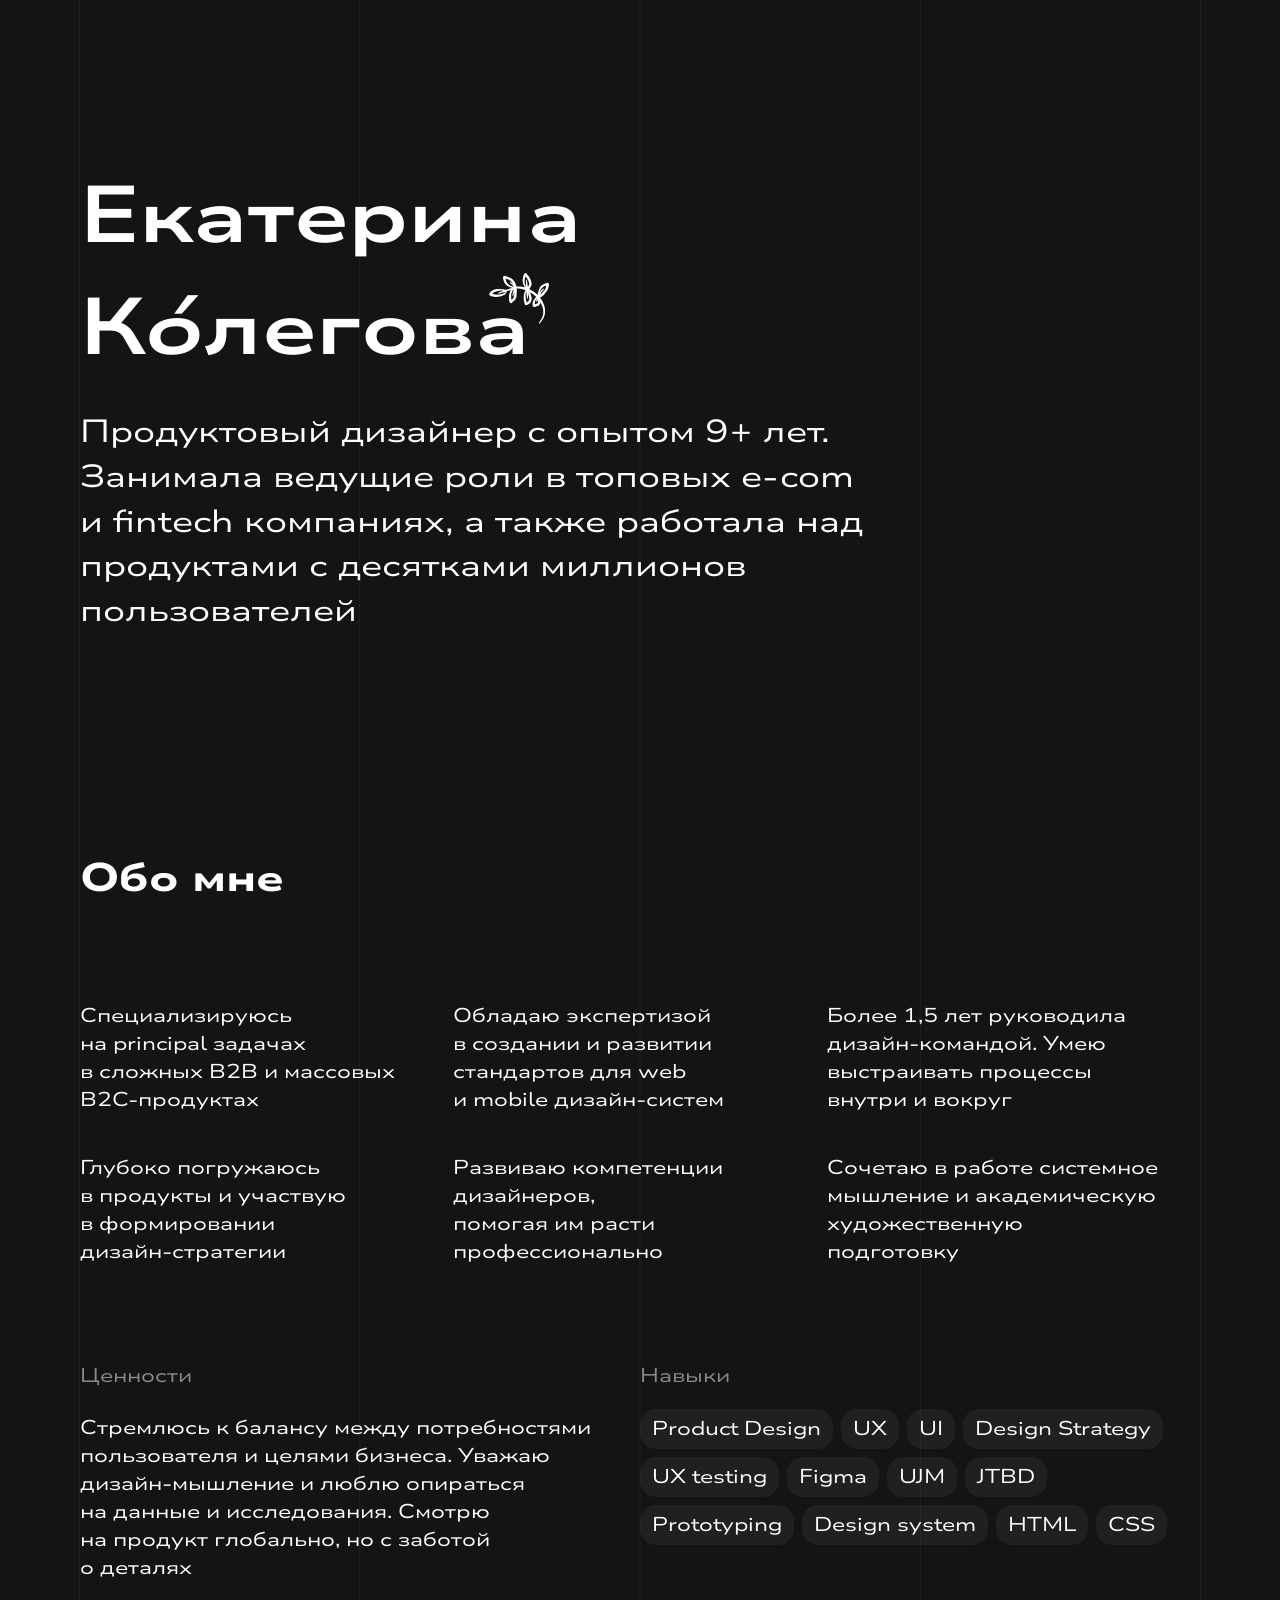
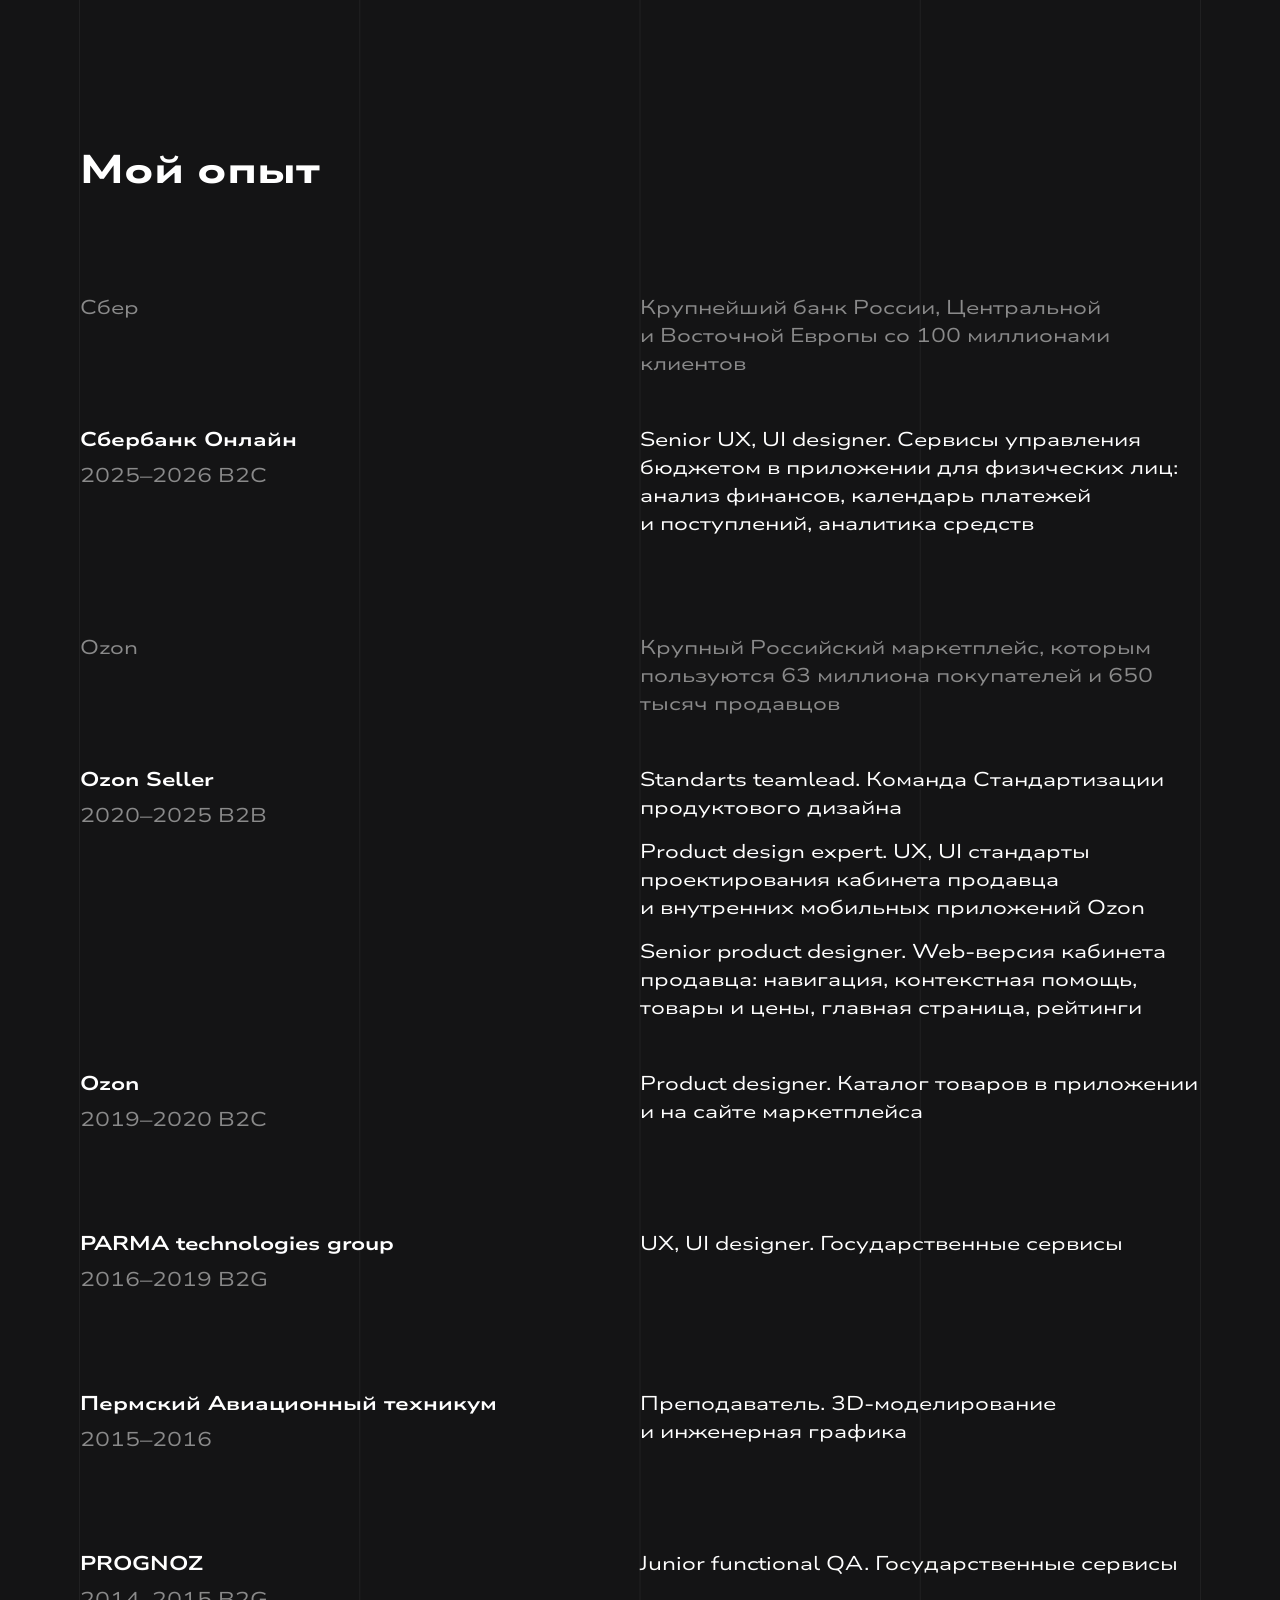
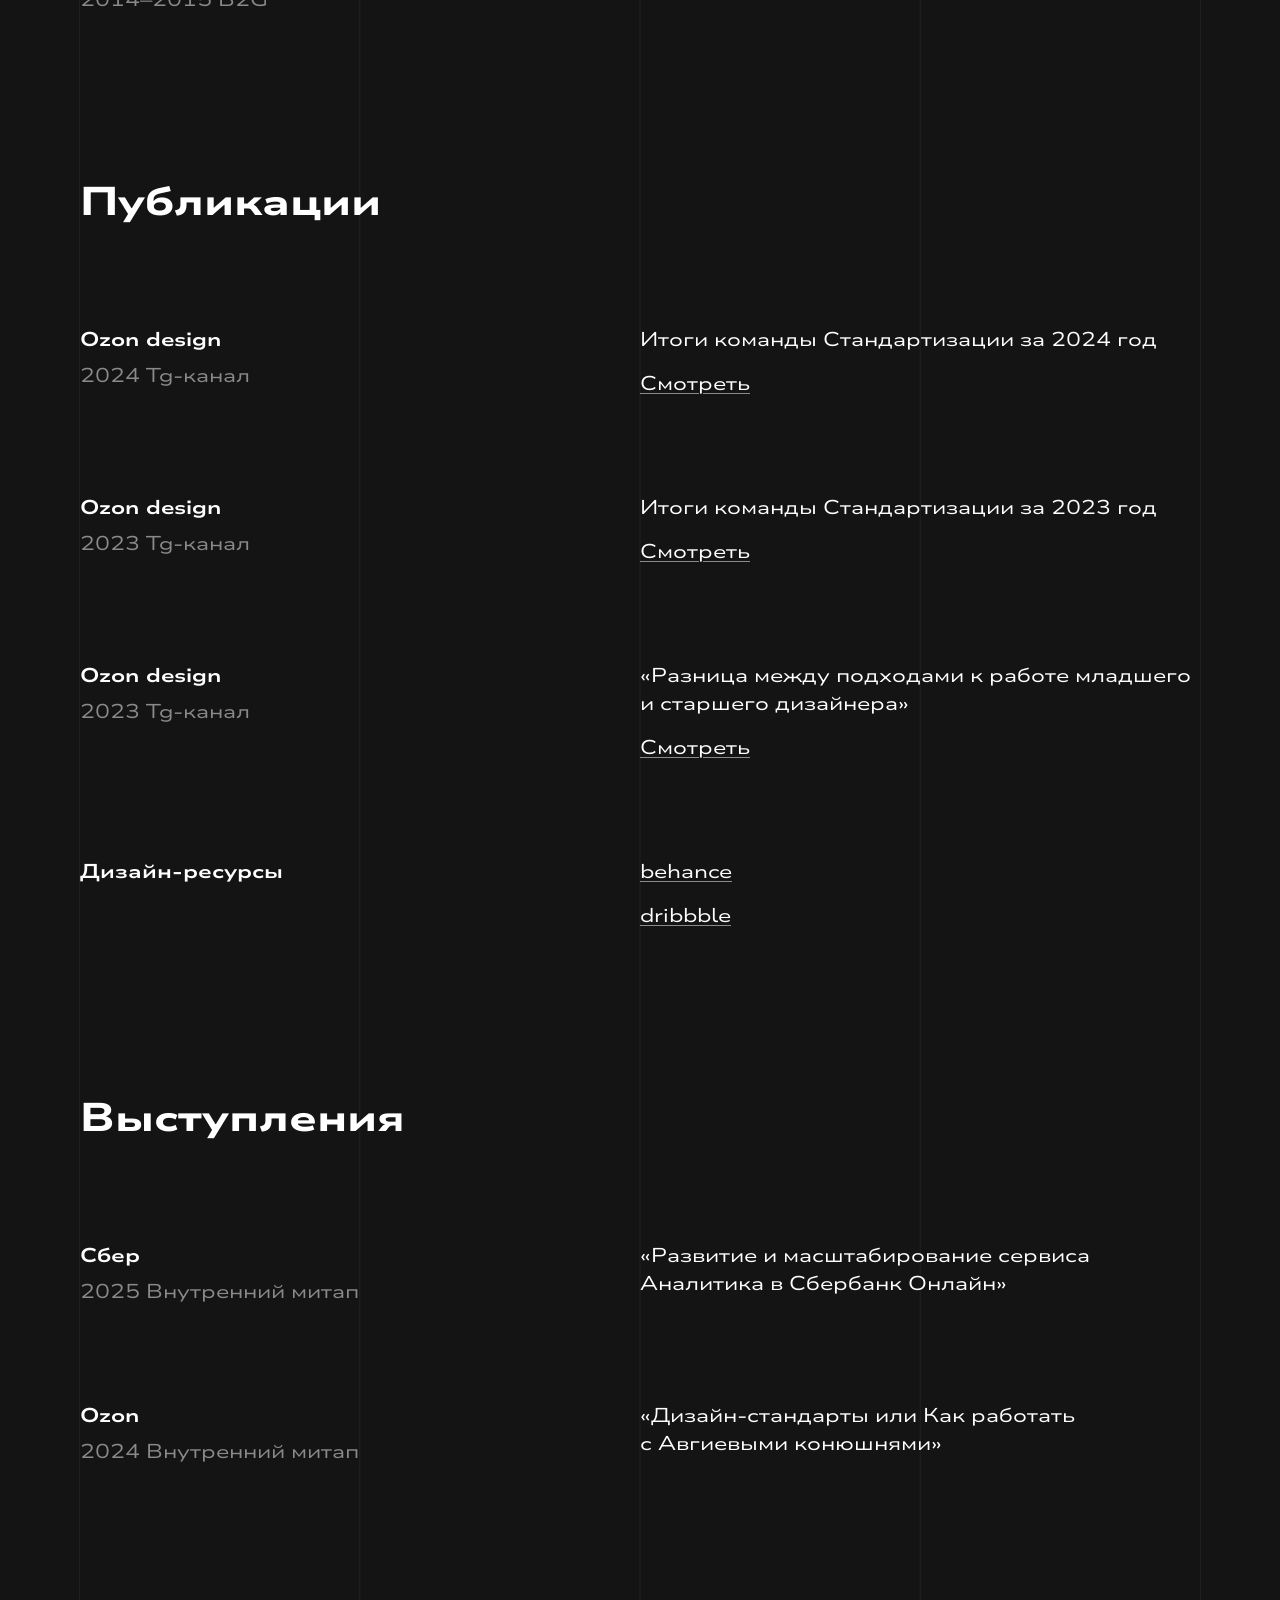
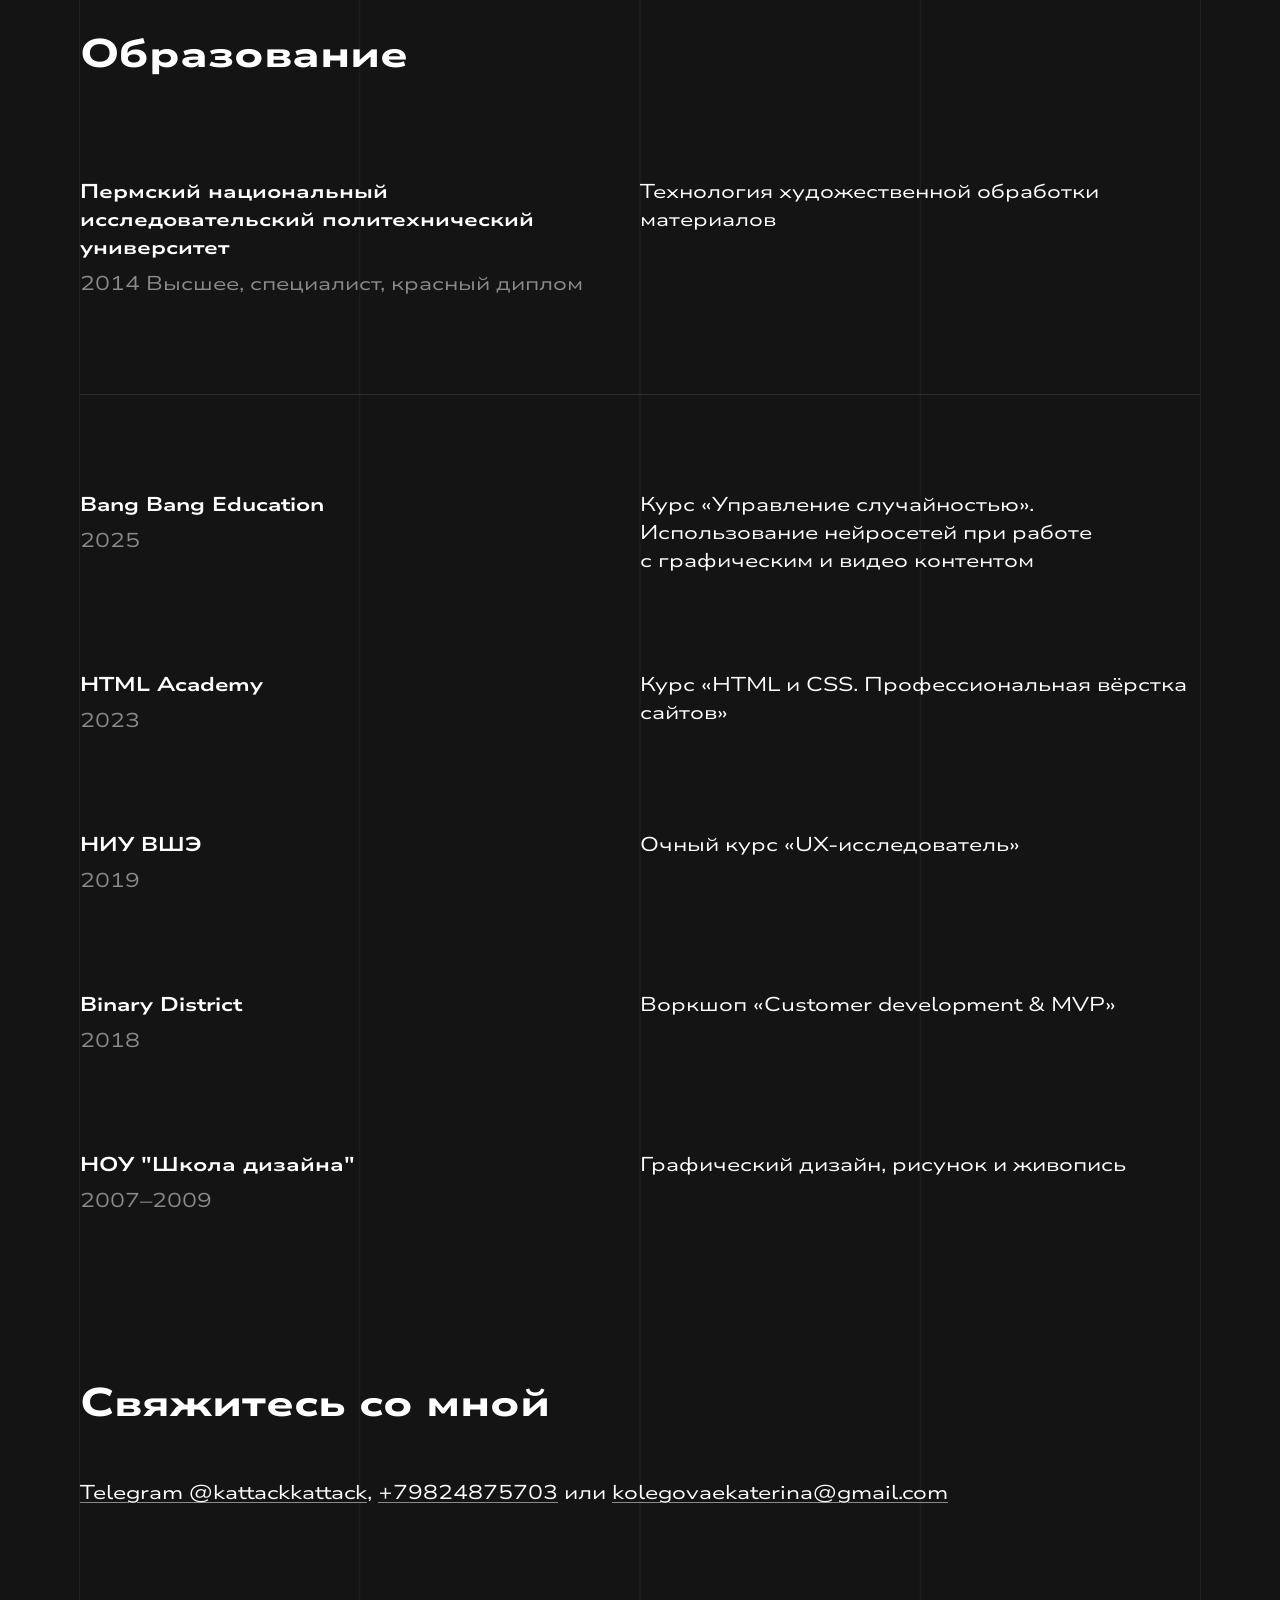
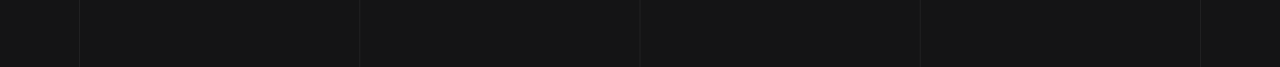
==== index.html @ cd7a8b5d "Добавляет index.html" ====
<!DOCTYPE html>
<html lang="ru">
  <head>
    <meta charset="utf-8">
    <title>Екатерина Колегова</title>
    <link rel="icon" type="image/png" href="images/favicon.svg">
    <link rel="stylesheet" href="styles.css">
    <link rel="preconnect" href="https://fonts.googleapis.com">
    <link rel="preconnect" href="https://fonts.gstatic.com" crossorigin>
    <link href="https://fonts.googleapis.com/css2?family=Nunito+Sans:ital,opsz,wght@0,6..12,200..1000;1,6..12,200..1000&family=Nunito:ital,wght@1,200..1000&display=swap" rel="stylesheet">
    <meta name="viewport" content="width=device-width"/>
    <meta name="description" content="Продуктовый дизайнер из Москвы с опытом 9+ лет"/>
  </head>
  <body>
    <main class="page-content-container background-stripes">

      <!--hero-->
      <div class="hero">
        <div class="hero-title">
          <div class="first-name">
            <h1>Екатерина</h1>
          </div>
          <div class="last-name">
            <h1>К<span class="h1-special">ó</span>легова</h1>
            <svg class="icon brunch-icon" width="3.75rem" height="3.25rem">
              <use xlink:href="images/icons/sprite.svg#Brunch"></use>
            </svg>
          </div>
        </div>
        <p class="hero-text">Продуктовый дизайнер с&nbsp;опытом 9+&nbsp;лет. Занимала ведущие роли в&nbsp;топовых e-com и&nbsp;fintech компаниях, а&nbsp;также работала над продуктами с&nbsp;десятками миллионов пользователей</p>
      </div>

      <h2 class="visually-hidden"></h2>

      <!--секция Обо мне-->
      <article class="about-me">
        <h3 class="h3-title">Обо мне</h3>

        <!--сетка навыков-->
        <ul class="proficiency">
            <li>
                <p>Специализируюсь на&nbsp;principal задачах в&nbsp;сложных B2B и&nbsp;массовых B2C-продуктах
            </li>
            <li>
                <p>Обладаю экспертизой в&nbsp;создании и&nbsp;развитии стандартов для&nbsp;web и&nbsp;mobile дизайн-систем</p>
            </li>
            <li>
                <p>Более 1,5 лет руководила дизайн-командой. Умею выстраивать процессы внутри и&nbsp;вокруг</p>
            </li>
            <li>
                <p>Глубоко погружаюсь в&nbsp;продукты и&nbsp;участвую в&nbsp;формировании дизайн-стратегии</p>
            </li>
            <li>
                <p>Развиваю компетенции дизайнеров, помогая&nbsp;им&nbsp;расти профессионально</p>
            </li>
            <li>
                <p>Сочетаю в&nbsp;работе системное мышление и&nbsp;академическую художественную подготовку</p>
            </li>
        </ul>
        
        <!--ценности и навыки-->
        <div class="principles-skills">
          
          <!--ценности-->
          <div class="principles">
            <p class="text-secondary-style">Ценности</p>
            <p>Стремлюсь к&nbsp;балансу между потребностями пользователя и&nbsp;целями бизнеса. Уважаю дизайн-мышление и&nbsp;люблю опираться на&nbsp;данные и&nbsp;исследования. Смотрю на&nbsp;продукт глобально, но&nbsp;с&nbsp;заботой о&nbsp;деталях</p>
          </div>

          <!--навыки-->
          <div class="skills">
            <p class="text-secondary-style">Навыки</p>
            <!--облако тегов-->
            <ul class="skills-cloud">
                <li>
                  <div class="tag">
                    <p>Product Design</p>
                  </div>
                </li>
                <li>
                  <div class="tag">
                    <p>UX</p>
                  </div>
                </li>
                <li>
                  <div class="tag">
                    <p>UI</p>
                  </div>
                </li>
                <li>
                  <div class="tag">
                    <p>Design Strategy</p>
                  </div>
                </li>
                <li>
                  <div class="tag">
                    <p>UX testing</p>
                  </div>
                </li>
                <li>
                  <div class="tag">
                    <p>Figma</p>
                  </div>
                </li>
                <li>
                  <div class="tag">
                    <p>UJM</p>
                  </div>
                </li>
                <li>
                  <div class="tag">
                    <p>JTBD</p>
                  </div>
                </li>
                <li>
                  <div class="tag">
                    <p>Prototyping</p>
                  </div>
                </li>
                <li>
                  <div class="tag">
                    <p>Design system</p>
                  </div>
                </li>
                <li>
                  <div class="tag">
                    <p>HTML</p>
                  </div>
                </li>
                <li>
                  <div class="tag">
                    <p>CSS</p>
                  </div>
                </li>
            </ul>
          </div>
        
        </div>
      </article>


      <!--мой опыт-->

      <article class="experience">
        <h3 class="h3-title">Мой опыт</h3>
        
        <ul class="table-primary">
          <li class="table-section">
            <ul class="table-row">
              <li>
                <p class="text-secondary-style">Сбер</p>
              </li>
              <li>
                <p class="text-secondary-style">Крупнейший банк России, Центральной и&nbsp;Восточной Европы со&nbsp;100 миллионами клиентов</p>
                <!--
                <a href="">
                  <div class="link-primary">
                    <p>Смотреть кейс</p>
                    <svg class="icon" width="3rem" height="1rem">
                      <use xlink:href="images/icons/sprite.svg#Button arrow"></use>
                    </svg>
                  </div>
                </a>
                -->
              </li>
            </ul>
            <ul class="table-row">
              <li>
                <h4>Сбербанк Онлайн</h4>
                <p class="text-secondary-style">2025–2026  B2C</p>
              </li>
              <li>
                <p>Senior UX, UI designer. Сервисы управления бюджетом в&nbsp;приложении для физических лиц: анализ финансов, календарь платежей и&nbsp;поступлений, аналитика средств</p>
              </li>
            </ul>
          </li>
          <li class="table-section">
            <ul class="table-row">
              <li>
                <p class="text-secondary-style">Ozon</p>
              </li>
              <li>
                <p class="text-secondary-style">Крупный Российский маркетплейс, которым пользуются 63&nbsp;миллиона покупателей и&nbsp;650 тысяч продавцов</p>
                <!--
                <a href="">
                  <div class="link-primary">
                    <p>Смотреть кейс</p>
                    <svg class="icon" width="3rem" height="1rem">
                      <use xlink:href="images/icons/sprite.svg#Button arrow"></use>
                    </svg>
                  </div>
                </a>
                -->
              </li>
            </ul>
            <ul class="table-row">
              <li>
                <h4>Ozon Seller</h4>
                <p class="text-secondary-style">2020–2025  B2B</p>
              </li>
              <li class="table-cell-list">
                <p>Standarts teamlead. Команда Стандартизации продуктового дизайна</p>
                <p>Product design expert. UX, UI стандарты проектирования кабинета продавца и&nbsp;внутренних мобильных приложений Ozon</p>
                <p>Senior product designer. Web-версия кабинета продавца: навигация, контекстная помощь, товары и&nbsp;цены, главная страница, рейтинги</p>
              </li>
            </ul>
            <ul class="table-row">
              <li>
                <h4>Ozon</h4>
                <p class="text-secondary-style">2019–2020  B2C</p>
              </li>
              <li class="table-cell-list">
                <p>Product designer. Каталог товаров в&nbsp;приложении и&nbsp;на&nbsp;сайте маркетплейса</p>
              </li>
            </ul>

          </li>
          <li class="table-section">
            <ul class="table-row">
              <li>
                <h4>PARMA technologies group</h4>
                <p class="text-secondary-style">2016–2019  B2G</p>
              </li>
              <li class="table-cell-list">
                <p>UX, UI designer. Государственные сервисы</p>
              </li>
            </ul>
          </li>
          <li class="table-section">
            <ul class="table-row">
              <li>
                <h4>Пермский Авиационный техникум</h4>
                <p class="text-secondary-style">2015–2016</p>
              </li>
              <li class="table-cell-list">
                <p>Преподаватель. 3D-моделирование и&nbsp;инженерная графика</p>
              </li>
            </ul>
          </li>
          <li class="table-section">
            <ul class="table-row">
              <li>
                <h4>PROGNOZ</h4>
                <p class="text-secondary-style">2014–2015  B2G</p>
              </li>
              <li class="table-cell-list">
                <p>Junior functional QA. Государственные сервисы</p>
              </li>
            </ul>
          </li>
        </ul>
      </article>


      <!--публикации-->
      
      <article class="publications">
        <h3 class="h3-title">Публикации</h3>
        
        <ul class="table-primary">
          <li class="table-section">
            <ul class="table-row">
              <li>
                <h4>Ozon design</h4>
                <p class="text-secondary-style">2024  Tg-канал</p>
              </li>
              <li class="table-cell-list">
                <p>Итоги команды Стандартизации за&nbsp;2024 год</p>
                <a class="link-secondary" href="https://t.me/ozondesign/3968" target="_blank">Смотреть</a>
              </li>
            </ul>
          </li>
          <li class="table-section">
            <ul class="table-row">
              <li>
                <h4>Ozon design</h4>
                <p class="text-secondary-style">2023  Tg-канал</p>
              </li>
              <li class="table-cell-list">
                <p>Итоги команды Стандартизации за&nbsp;2023 год</p>
                <a class="link-secondary" href="https://t.me/ozondesign/2728" target="_blank">Смотреть</a>
              </li>
            </ul>
          </li>
          <li class="table-section">
            <ul class="table-row">
              <li>
                <h4>Ozon design</h4>
                <p class="text-secondary-style">2023  Tg-канал</p>
              </li>
              <li class="table-cell-list">
                <p>«Разница между подходами к&nbsp;работе младшего и&nbsp;старшего дизайнера»</p>
                <a class="link-secondary" href="https://t.me/ozondesign/1893" target="_blank">Смотреть</a>
              </li>
            </ul>
          </li>
          <li class="table-section">
            <ul class="table-row">
              <li>
                <h4>Дизайн-ресурсы</h4>
              </li>
              <li class="table-cell-list">
                <a class="link-secondary" href="https://www.behance.net/kattack_kattack" target="_blank">behance</a>
                <a class="link-secondary" href="https://dribbble.com/kattack_kattack" target="_blank">dribbble</a>
              </li>
            </ul>
          </li>
        </ul>
      </article>


      <!--выступления-->
      
      <article class="performances">
        <h3 class="h3-title">Выступления</h3>
        
        <ul class="table-primary">
          <li class="table-section">
            <ul class="table-row">
              <li>
                <h4>Сбер</h4>
                <p class="text-secondary-style">2025  Внутренний митап</p>
              </li>
              <li class="table-cell-list">
                <p>«Развитие и&nbsp;масштабирование сервиса Аналитика в&nbsp;Сбербанк Онлайн»</p>
              </li>
            </ul>
          </li>
          <li class="table-section">
            <ul class="table-row">
              <li>
                <h4>Ozon</h4>
                <p class="text-secondary-style">2024  Внутренний митап</p>
              </li>
              <li class="table-cell-list">
                <p>«Дизайн-стандарты или Как работать с&nbsp;Авгиевыми конюшнями»</p>
              </li>
            </ul>
          </li>
        </ul>
      </article>


      <!--образование-->
      
      <article class="education">
        <h3 class="h3-title">Образование</h3>
        
        <ul class="table-primary">
          <li class="table-section">
            <ul class="table-row">
              <li>
                <h4>Пермский национальный исследовательский политехнический университет</h4>
                <p class="text-secondary-style">2014  Высшее, специалист, красный диплом</p>
              </li>
              <li class="table-cell-list">
                <p>Технология художественной обработки материалов</p>
              </li>
            </ul>
          </li>
          <li>
            <hr>
          </li>
          <li class="table-section">
            <ul class="table-row">
              <li>
                <h4>Bang Bang Education</h4>
                <p class="text-secondary-style">2025</p>
              </li>
              <li class="table-cell-list">
                <p>Курс «Управление случайностью». Использование нейросетей при работе с&nbsp;графическим и&nbsp;видео контентом</p>
              </li>
            </ul>
          </li>
          <li class="table-section">
            <ul class="table-row">
              <li>
                <h4>HTML Academy</h4>
                <p class="text-secondary-style">2023</p>
              </li>
              <li class="table-cell-list">
                <p>Курс «HTML и CSS. Профессиональная вёрстка сайтов»</p>
              </li>
            </ul>
          </li>
          <li class="table-section">
            <ul class="table-row">
              <li>
                <h4>НИУ ВШЭ</h4>
                <p class="text-secondary-style">2019</p>
              </li>
              <li class="table-cell-list">
                <p>Очный курс «UX-исследователь»</p>
              </li>
            </ul>
          </li>
          <li class="table-section">
            <ul class="table-row">
              <li>
                <h4>Binary District</h4>
                <p class="text-secondary-style">2018</p>
              </li>
              <li class="table-cell-list">
                <p>Воркшоп «Customer development &&nbsp;MVP»</p>
              </li>
            </ul>
          </li>
          <li class="table-section">
            <ul class="table-row">
              <li>
                <h4>НОУ "Школа дизайна"</h4>
                <p class="text-secondary-style">2007–2009</p>
              </li>
              <li class="table-cell-list">
                <p>Графический дизайн, рисунок и&nbsp;живопись</p>
              </li>
            </ul>
          </li>
        </ul>
      </article>


      <!--свяжитесь со мной-->
      
      <article class="connection">
        <h3 class="h3-title">Свяжитесь со мной</h3>
        
        <div class="connection-links">
          <p><a class="link-secondary" href="https://t.me/kattackkattack" target="_blank">Telegram @kattackkattack</a>, <a class="link-secondary" href="tel:+79824875703">+79824875703</a> или <a class="link-secondary" href="mailto:kolegovaekaterina@gmail.com" target="_blank">kolegovaekaterina@gmail.com</a></p>
        </div>
      </article>
    
    </main>
  </body>
</html>
---- styles.css ----
*,
*::before,
*::after {
    box-sizing: border-box;
    transition-duration: 180ms;
}

body {
    margin: 0;
    font-family: "PT Sans", "Arial", sans-serif;
    font-size: 1rem;
    font-style: normal;
    font-weight: 400;
    line-height: 140%;
    color: var(--text-primary);
    background-color: var(--background-primary);
}

.visually-hidden {
    position: absolute;
    width: 1px;
    height: 1px;
    margin: -1px;
    clip: rect(0 0 0 0);
}

.icon {
    fill: var(--icon-primary);
}


/* главный контейнер */

.page-content-container {
    position: relative;
    max-width: 1280px;
    height: auto;
    min-height: 100vh;
    margin: auto;
    padding: 0 5rem;
}


/* полосы на фоне */

.background-stripes {
    background: linear-gradient(90deg, #0000 calc(100% - 1px), var(--border-stripes) 0);
    background-size: calc((100% - 10rem + 5px)/4 - 1px) 100%;
    background-position-x: 5rem;
}






/* colors ---------------------------------------- */


:root{

    /* background */
  
    --background-primary: #141415;
    --background-tertiary:rgba(255, 255, 255, 0.05);
     

    /* text */
  
    --text-primary:#ffffff;
    --text-secondary:rgba(255, 255, 255, 0.5);
  

    /* icon */
  
    --icon-primary:#ffffff;


    /* border */
    
    --border-primary: rgba(255, 255, 255, 0.5);
    --border-tertiary: rgba(255, 255, 255, 0.1);
    --border-stripes: rgba(255, 255, 255, 0.05);
}






/* font styles ----------------------------------- */


h1 {
    margin: 0;
    font-family: "Nunito Sans", sans-serif;
    font-optical-sizing: auto;
    font-weight: 700;
    font-style: normal;
    font-variation-settings:
        "wdth" 700,
        "YTLC" 0;
    font-size: 5rem;
    line-height: 140%; /* 140% */
    letter-spacing: 0.25%;
}

h2 {
    margin: 0;
    font-family: "Nunito Sans", sans-serif;
    font-optical-sizing: auto;
    font-weight: 700;
    font-style: normal;
    font-variation-settings:
        "wdth" 700,
        "YTLC" 0;
    font-size: 3.5rem;
    line-height: 140%; /* 140% */
    letter-spacing: 0.25%;
}
  
h3 {
    margin: 0;
    font-family: "Nunito Sans", sans-serif;
    font-optical-sizing: auto;
    font-weight: 800;
    font-style: normal;
    font-variation-settings:
        "wdth" 800,
        "YTLC" 0;
    font-size: 2.5rem;
    line-height: 140%; /* 140% */
}

h4 {
    margin: 0;
    font-family: "Nunito Sans", sans-serif;
    font-optical-sizing: auto;
    font-weight: 700;
    font-style: normal;
    font-variation-settings:
        "wdth" 700,
        "YTLC" 0;
    font-size: 1.25rem;
    line-height: 140%; /* 140% */
}

.text-secondary-style {
    margin: 0;
    font-family: "Nunito Sans", sans-serif;
    font-optical-sizing: auto;
    font-weight: 400;
    font-style: normal;
    font-variation-settings:
        "wdth" 400,
        "YTLC" 0;
    font-size: 1.25rem;
    line-height: 140%; /* 140% */
    letter-spacing: 1%;
    color: var(--text-secondary);
}

p {
    margin: 0;
    font-family: "Nunito Sans", sans-serif;
    font-optical-sizing: auto;
    font-weight: 400;
    font-style: normal;
    font-variation-settings:
        "wdth" 400,
        "YTLC" 0;
    font-size: 1.25rem;
    line-height: 1.75rem; /* 140% */
    letter-spacing: 1%;
}

.h1-special {
    margin: 0;
    font-family: "Nunito Sans", sans-serif;
    font-optical-sizing: auto;
    font-weight: 700;
    font-style: italic;
    font-variation-settings:
        "wdth" 700,
        "YTLC" 1;
    font-size: 5rem;
    line-height: 140%; /* 140% */
    letter-spacing: 0.25%;
}

.hero-text {
    margin: 0;
    font-family: "Nunito Sans", sans-serif;
    font-optical-sizing: auto;
    font-weight: 400;
    font-style: normal;
    font-variation-settings:
        "wdth" 400,
        "YTLC" 0;
    font-size: 2rem;
    line-height: 140%; /* 140% */
    letter-spacing: 0.5%;
}

a {
    margin: 0;
    font-family: "Nunito Sans", sans-serif;
    font-optical-sizing: auto;
    font-weight: 400;
    font-style: normal;
    font-variation-settings:
        "wdth" 400,
        "YTLC" 0;
    font-size: 1.25rem;
    line-height: 1.75rem; /* 140% */
    letter-spacing: 1%;
}






/* elements -------------------------------------- */


/* tags */

.tag {
    text-align: center;
    color: var(--text-primary);
    margin: 0;
    padding: 0.375rem 0.75rem;
    background-color: var(--background-tertiary);
    border-radius: 1rem;
}


/* links ---------------------------------------- */


a:hover {
    opacity: 0.8;
}


/* link primary */

.link-primary {
    display: flex;
    align-items: center;
    width: fit-content;
    align-items: center;
    height: 2.875rem;
    gap: 0.5rem;
    color: var(--text-primary);
    padding: 0 0.75rem;
    margin: 0;
    border: 1px solid var(--border-primary);
    border-radius: 1.1rem;
}

.link-primary p {
    padding-bottom: 0.125rem;
}

.link-secondary {
    text-underline-offset: 3px;
    text-decoration-thickness: 1px;
    text-decoration-skip-ink: auto;
    text-decoration-color: var(--border-primary);
    color: var(--text-primary);
}


/* hr */

.table-primary hr {
    height: 1px;
    margin: 0;
    background-color: var(--border-tertiary);
    border: none;
}


/* index - stripes 

.background-stripes {
    display: flex;
    position: absolute;
    justify-content: space-between;
    align-items: stretch;
    width: 100%;
    height: 100%;
    z-index: -1;
    top: 0;
    left: 0;
    padding: 0 5rem;
}


.background-stripes div {
    background-color: var(--border-stripes);
    width: 1px;
    height: 100%;
}
*/

/* index - hero */

.hero-title {
    display: flex;
    flex-direction: row;
    flex-wrap: wrap;
}

.first-name {
    margin-right: 1.25rem;
}

.last-name {
    position: relative;
}

.brunch-icon {
    position: absolute;
    top: 0;
    right: -1.2rem;
}

.hero {
    display: flex;
    flex-direction: column;
    max-width: 840px;
    gap: 26px;
    margin-bottom: 13.5rem;
    padding-top: 10rem;
}






/* вёрстка --------------------------------------- */


.h3-title {
    margin-bottom: 6rem;
}

article {
    margin-bottom: 10rem;
}


/* index - сетка навыков */

.proficiency {
    display: grid;
    grid-template-columns: repeat(3, 1fr);
    margin: 0 0 6rem 0;
    padding: 0;
    row-gap: 2.5rem;
    list-style-type: none;
}

.proficiency p {
    text-wrap: balance;
    padding-right: 2.5rem;
}


/* index - ценности и навыки */

.principles-skills {
    display: flex;
    flex-direction: row;
}

.principles .text-secondary-style {
    margin-bottom: 1.5rem;
}

.skills .text-secondary-style {
    margin-bottom: 1.188rem;
}
    
.principles-skills > div {
    width: 50%;
}

.principles {
    padding-right: 2.5rem;
}


/* index - облако тэгов */

.skills-cloud {
    display: flex;
    flex-wrap: wrap;
    gap: 0.5rem;
    margin: 0;
    padding: 0;
    list-style-type: none;
}


/* index - свяжитесь со мной */

.connection .h3-title {
    margin-bottom: 3rem;
}

.connection {
    margin: 0;
    padding-bottom: 10rem;
}


/* таблица */

.table-primary {
    display: flex;
    flex-direction: column;
    gap: 6rem;
    margin: 0;
    padding: 0;
    list-style-type: none;
}

.table-section {
    display: flex;
    flex-direction: column;
    gap: 3rem;
}

.table-row {
    display: flex;
    flex-direction: row;
    margin: 0;
    padding: 0;

}

.table-row li {
    display: flex;
    flex-direction: column;
    flex-wrap: wrap;
    gap: 0.5rem;
    width: 50%;
    list-style-type: none;
}

.table-row .link-primary {
    margin-top: 0.5rem;
}

.table-row .table-cell-list {
    gap: 1rem;
}

.table-row li:not(:last-child) {
    padding-right: 2.5rem;
}






/* адаптив --------------------------------------- */


/* планшеты -------------------------------------- */


@media (width <= 1024px) {


    /* index - сетка навыков */

    .proficiency {
    grid-template-columns: repeat(2, 1fr);
    }
}


/* мобильные устройства -------------------------- */


@media (width <= 768px) {


    /* шрифты */

    h1 {
        font-size: 3.2rem;
    }

    .h1-special {
        font-size: 3.2rem;
    }

    h3 {
        font-size: 2rem;
    }
    
    .hero-text {
        font-size: 1.5rem;
    }

    .h3-title {
        margin-bottom: 3rem;
    }
    

    /* главный контейнер */

    .page-content-container {
        padding: 0 2rem;
    }

    article {
        margin-bottom: 7rem;
    }


    /* полосы на фоне */

    .background-stripes {
        background: linear-gradient(90deg, #0000 calc(100% - 1px), var(--border-stripes) 0);
        background-size: calc((100% - 4rem + 5px)/4 - 1px) 100%;
        background-position-x: 2rem;
    }


    /* index - hero */

    .hero {
        padding-top: 7rem;
        margin-bottom: 10rem;
    }

    .brunch-icon {
        transform: scale(0.64);
        top: -0.5rem;
        right: -1.4rem;
    }


    /* index - сетка навыков */

    .proficiency {
        grid-template-columns: repeat(1, 1fr);
        margin: 0 0 3rem 0;
        row-gap: 2rem;
    }


    /* index - ценности и навыки */

    .principles-skills {
        flex-direction: column;
        gap: 2.5rem;
    }

    .principles-skills > div {
        width: 100%;
    }

    
    /* таблица */

    .table-primary {
        gap: 3rem;
    }

    .table-section {
        gap: 3rem;
    }

    .table-row {
        flex-direction: column;
        gap: 1rem;
    }

    .table-row li {
        width: 100%;
    }
}
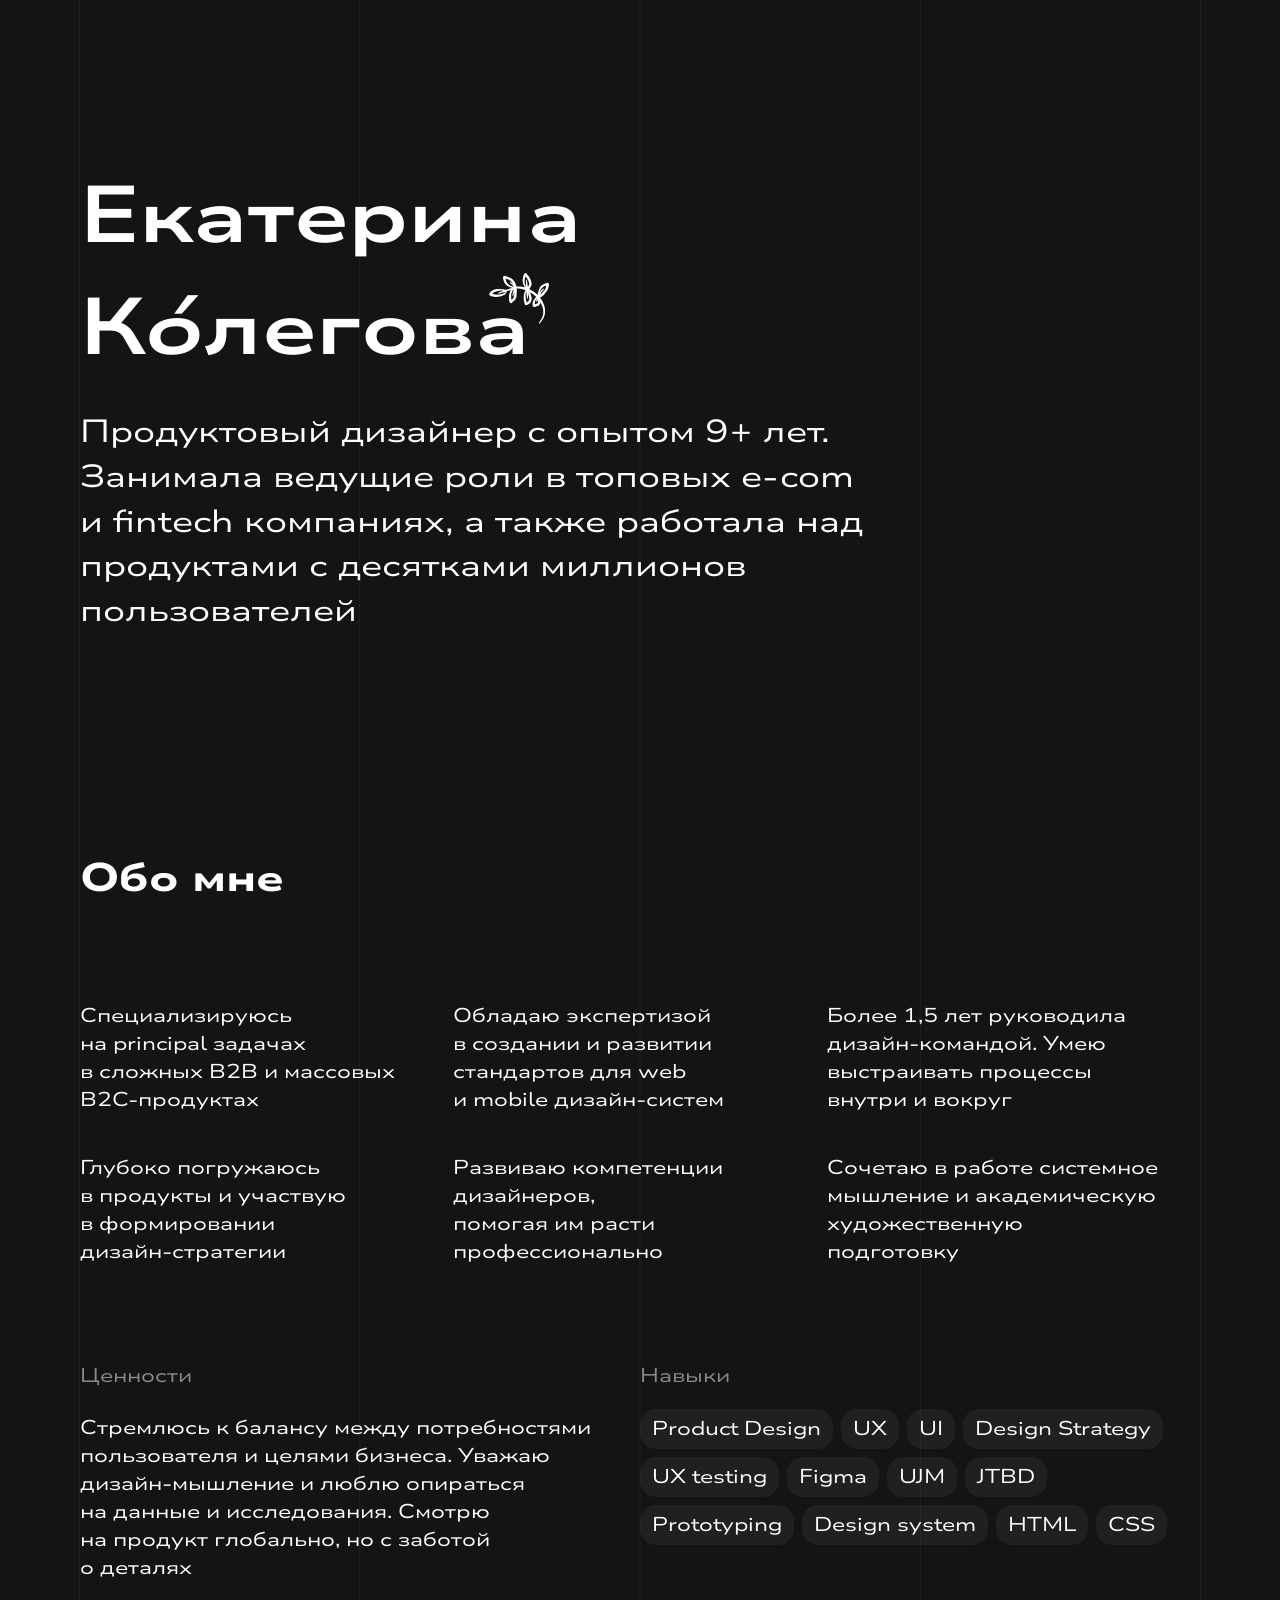
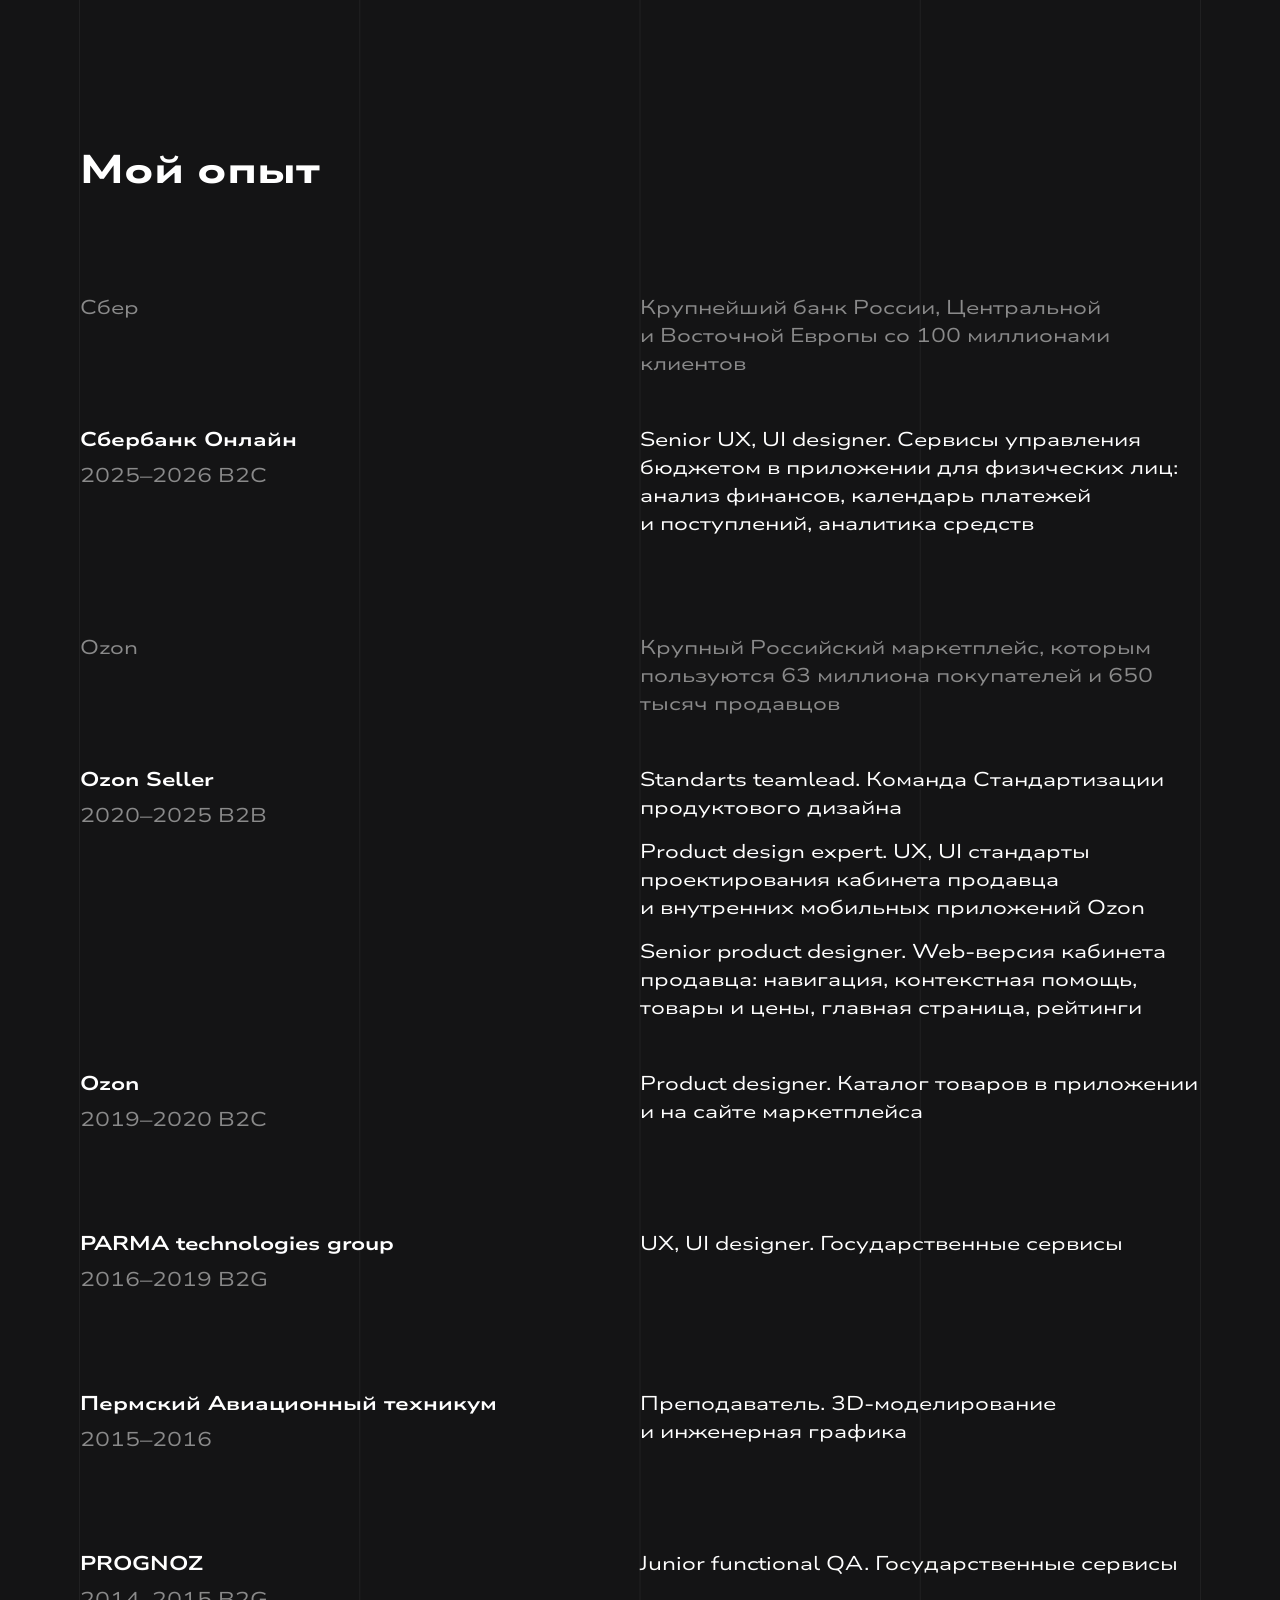
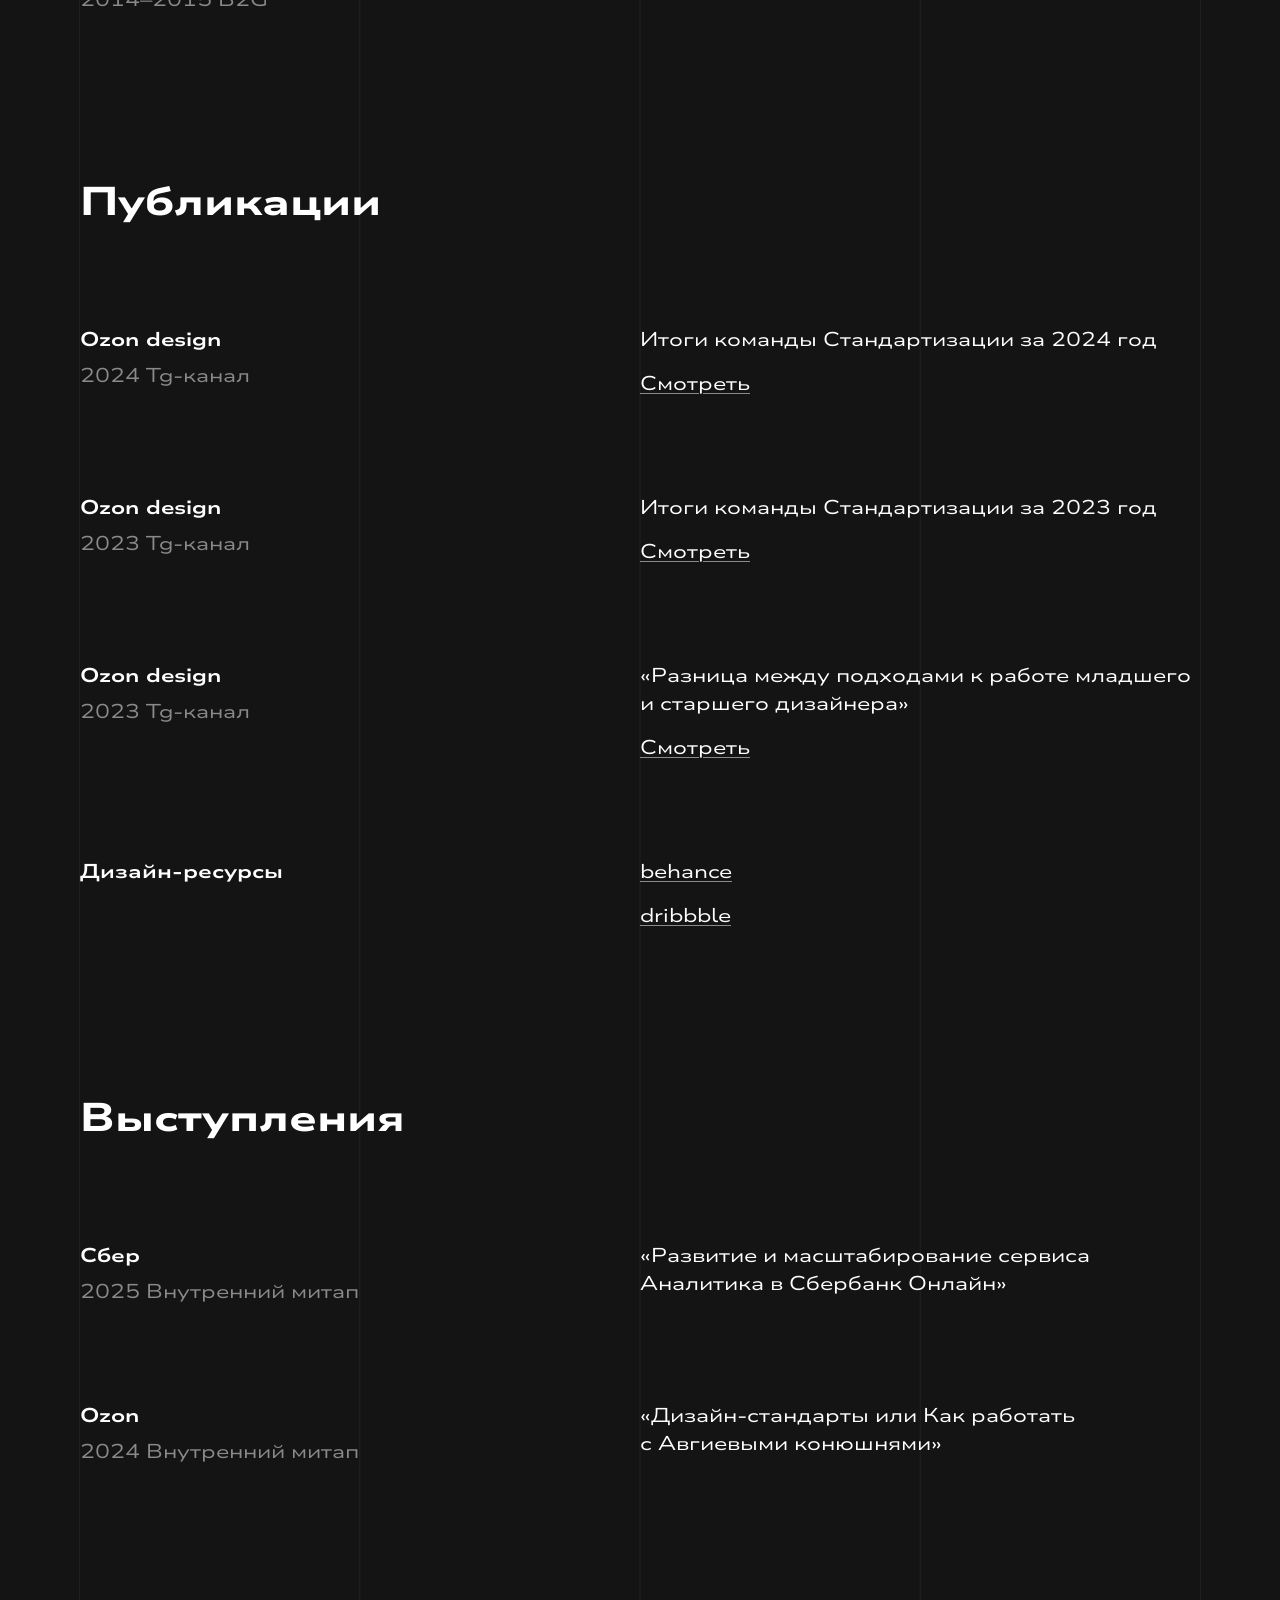
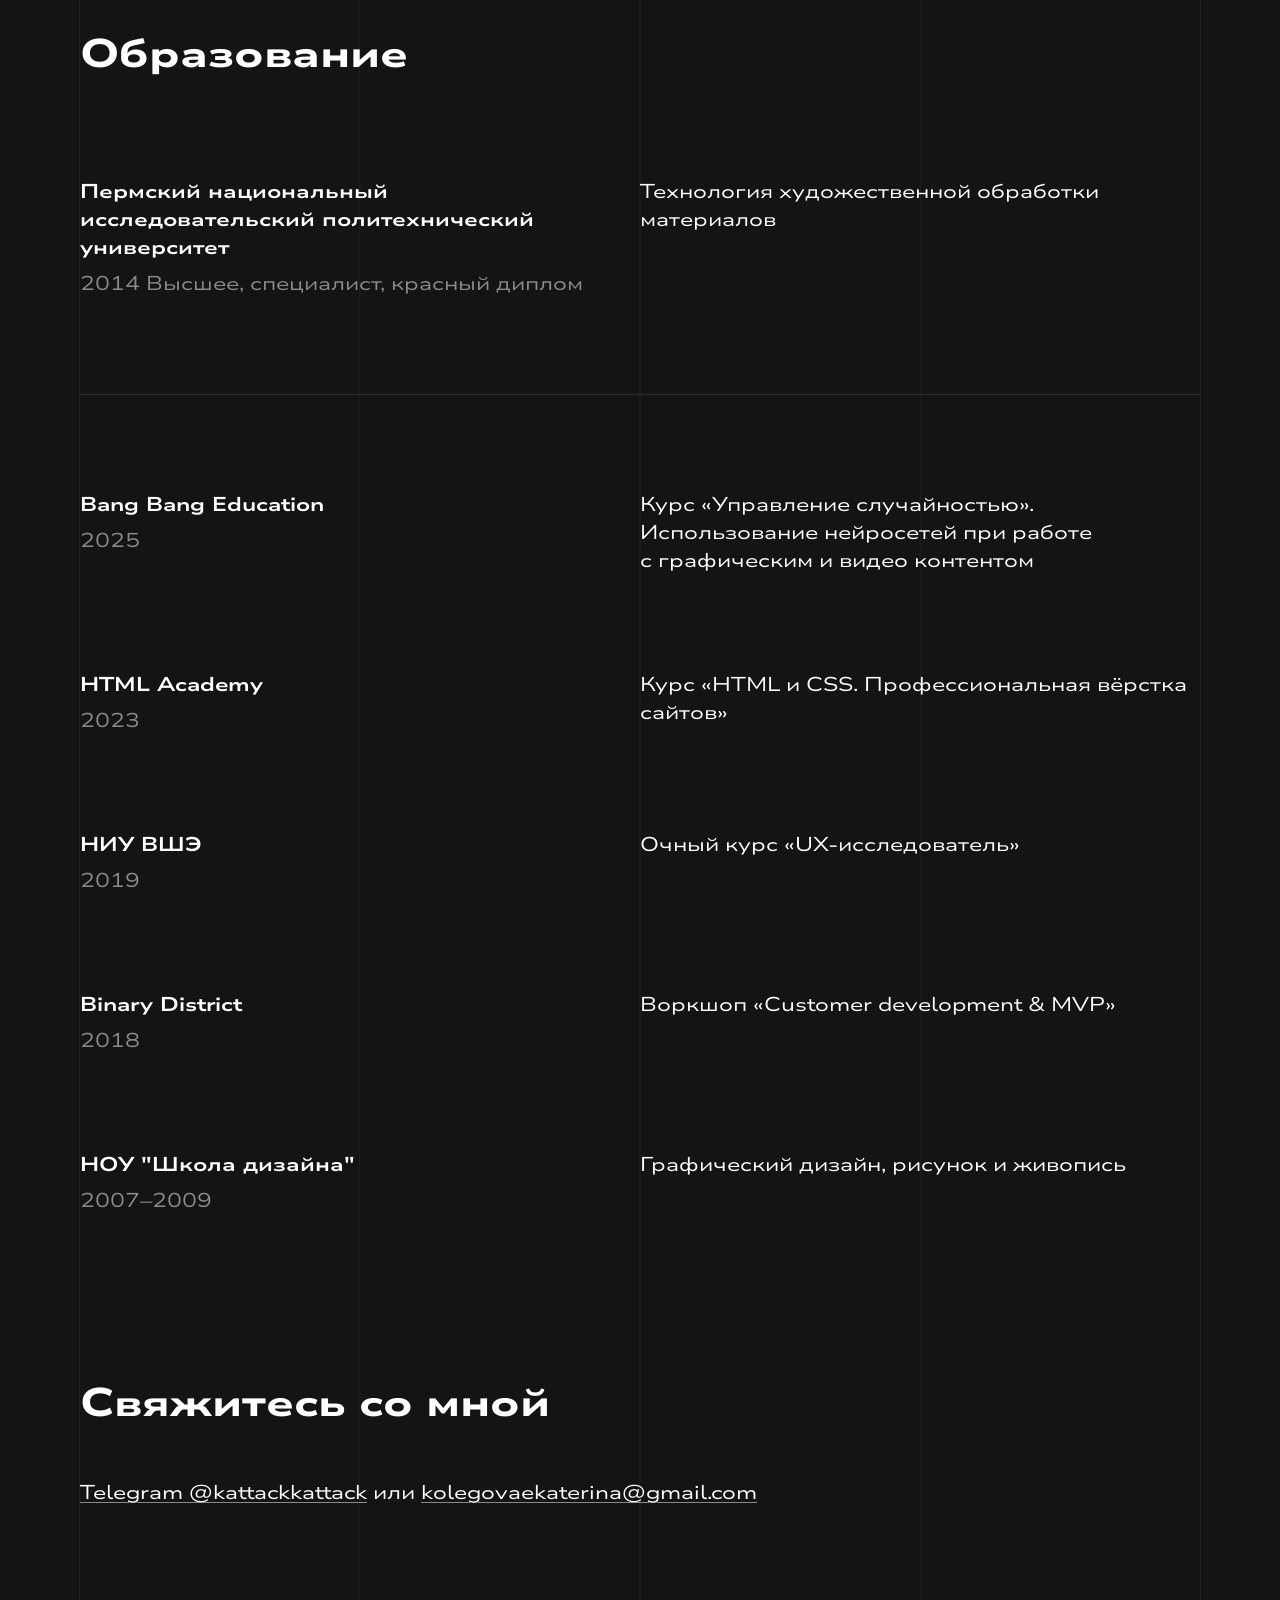
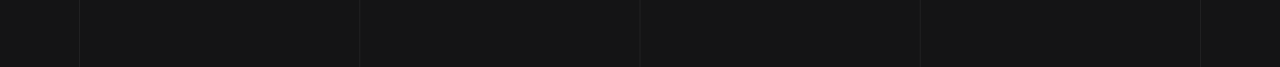
==== commit aabfa5d2: "Удаляет номер телефона из контактов" ====
--- a/index.html
+++ b/index.html
@@ -426,7 +426,7 @@
         <h3 class="h3-title">Свяжитесь со мной</h3>
         
         <div class="connection-links">
-          <p><a class="link-secondary" href="https://t.me/kattackkattack" target="_blank">Telegram @kattackkattack</a>, <a class="link-secondary" href="tel:+79824875703">+79824875703</a> или <a class="link-secondary" href="mailto:kolegovaekaterina@gmail.com" target="_blank">kolegovaekaterina@gmail.com</a></p>
+          <p><a class="link-secondary" href="https://t.me/kattackkattack" target="_blank">Telegram @kattackkattack</a> или <a class="link-secondary" href="mailto:kolegovaekaterina@gmail.com" target="_blank">kolegovaekaterina@gmail.com</a></p>
         </div>
       </article>
     
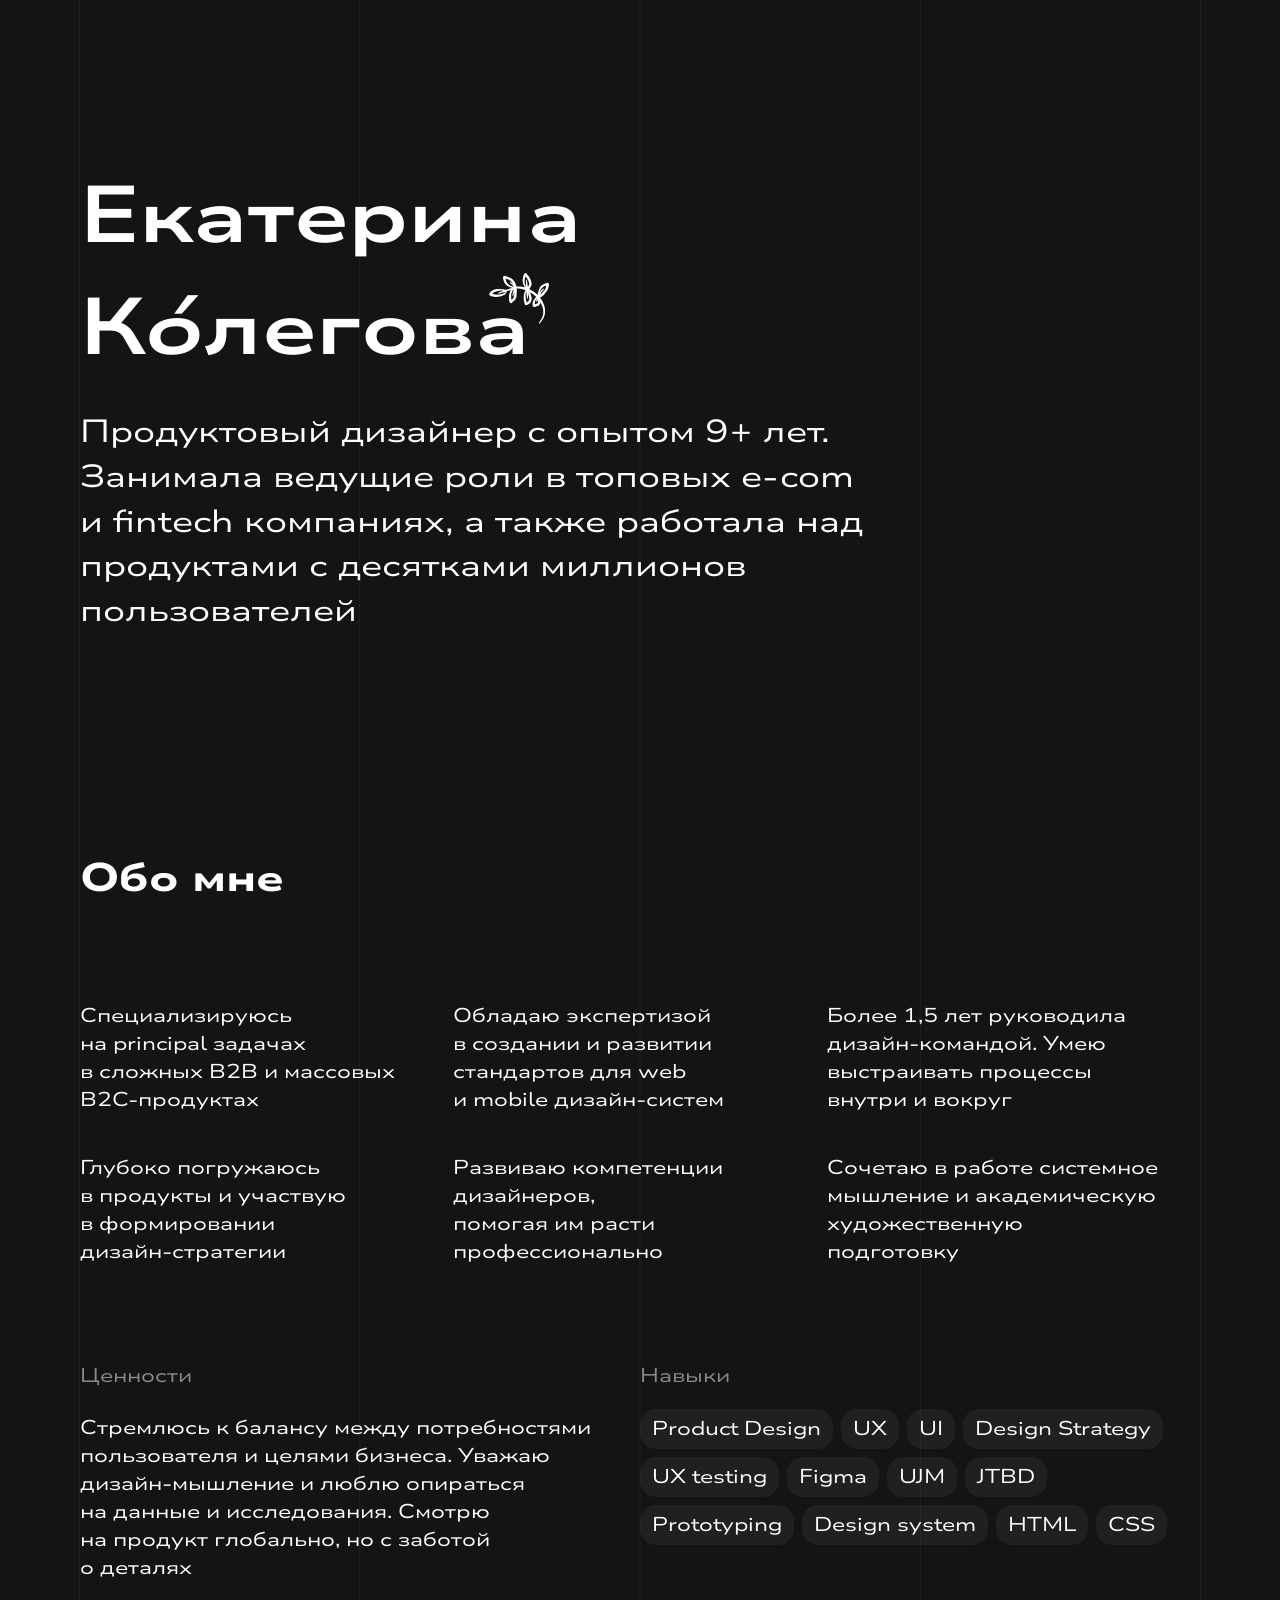
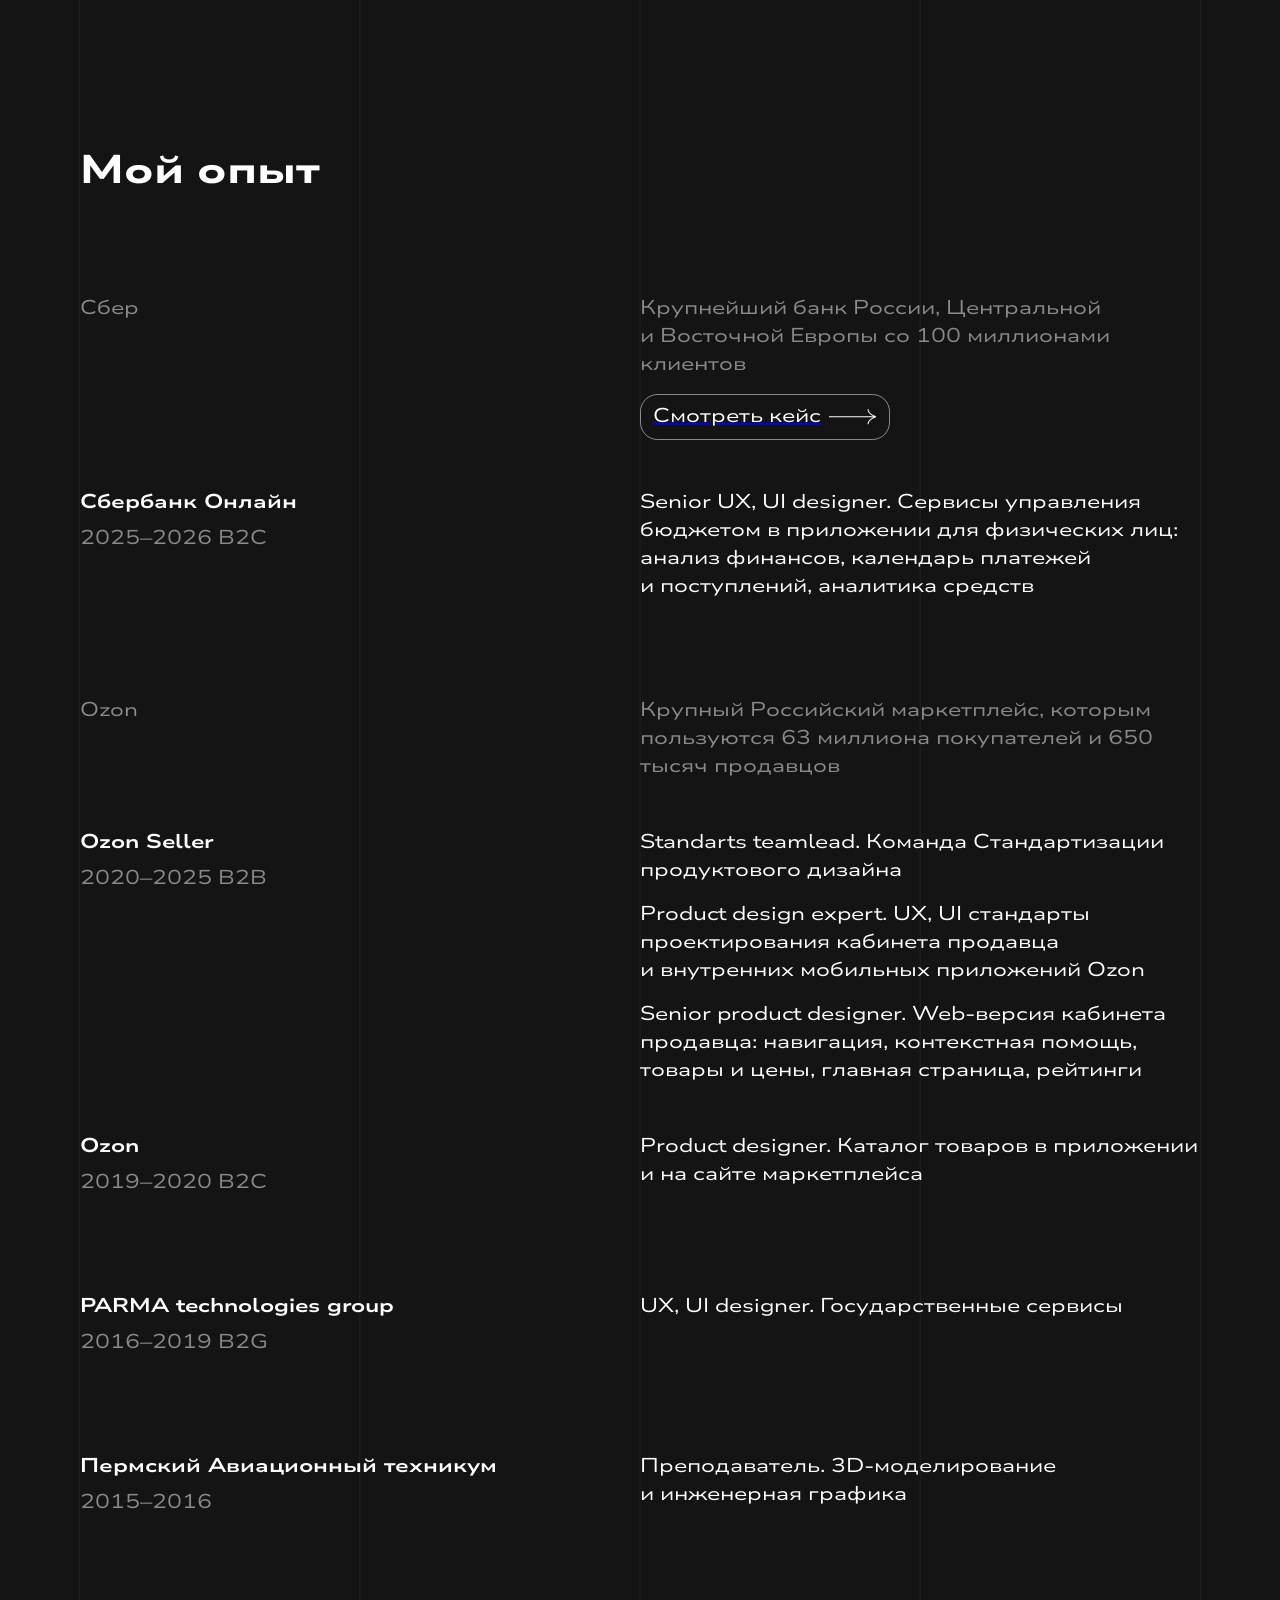
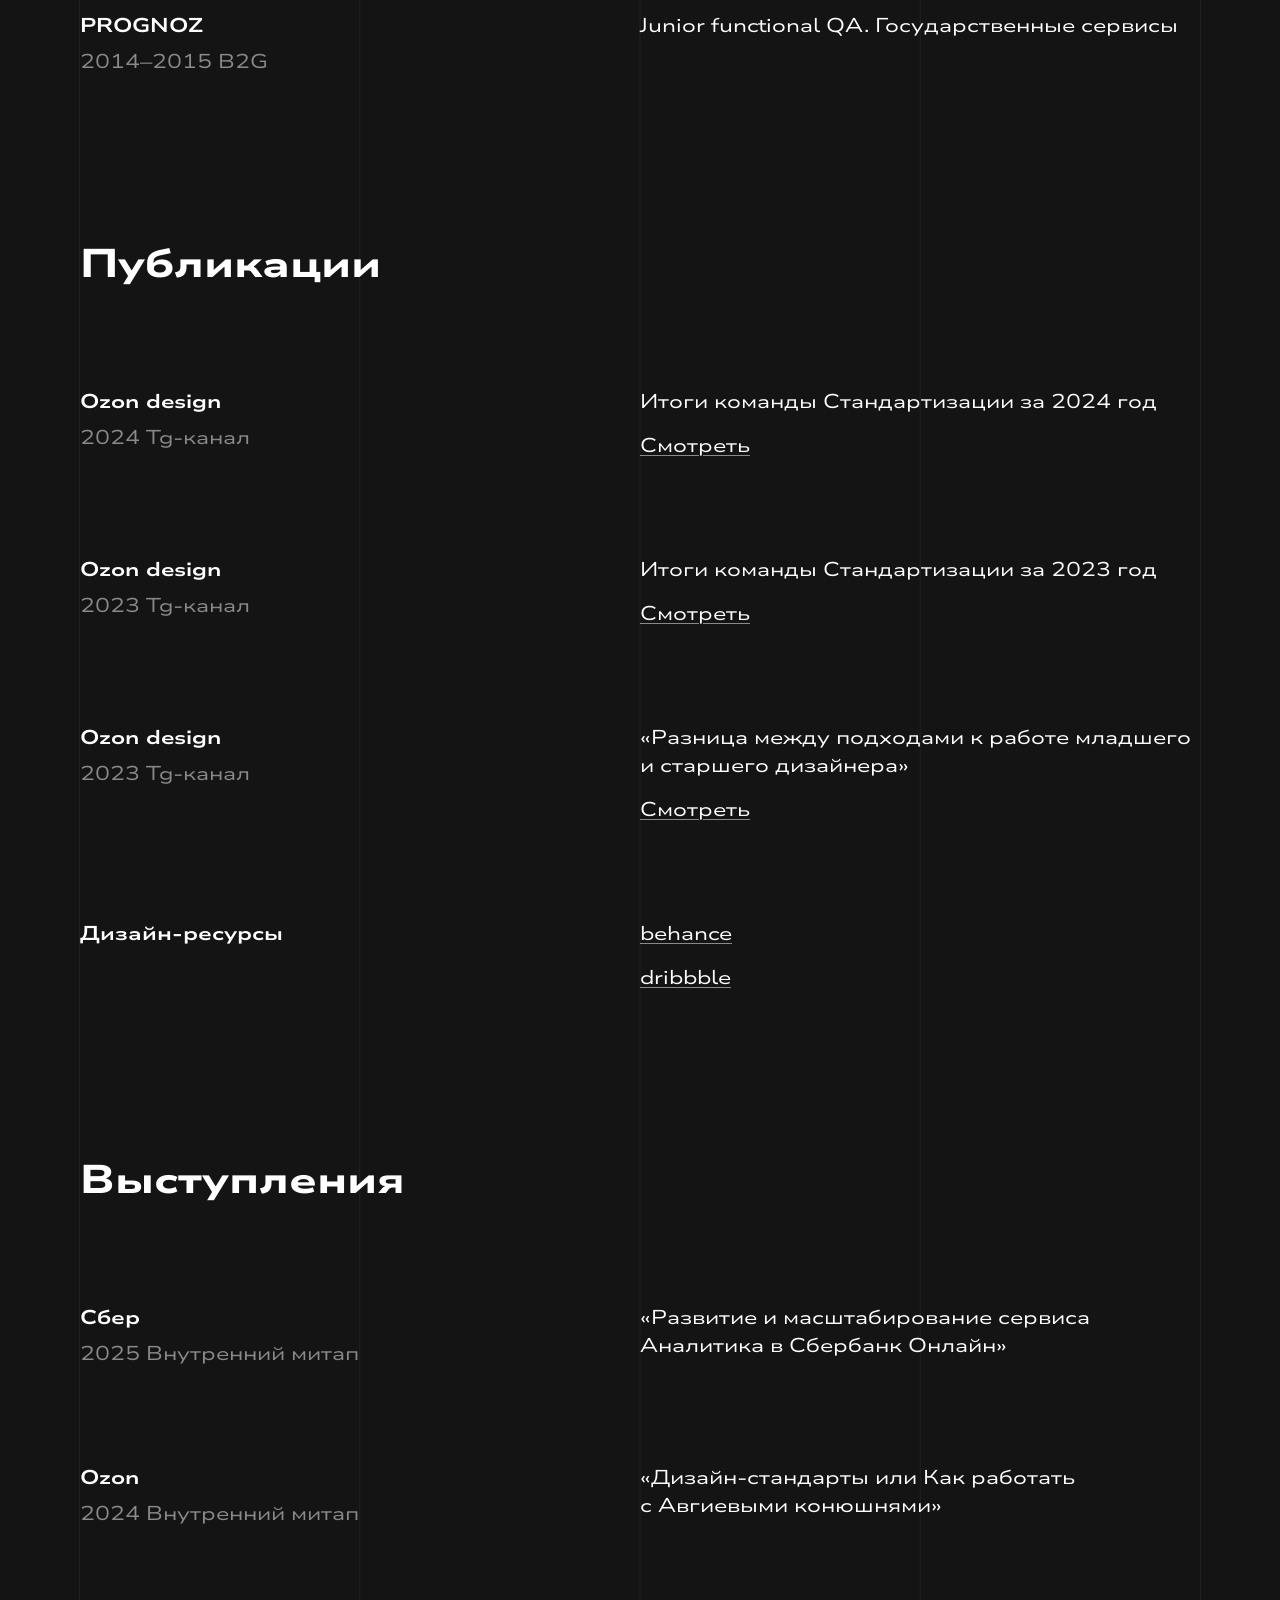
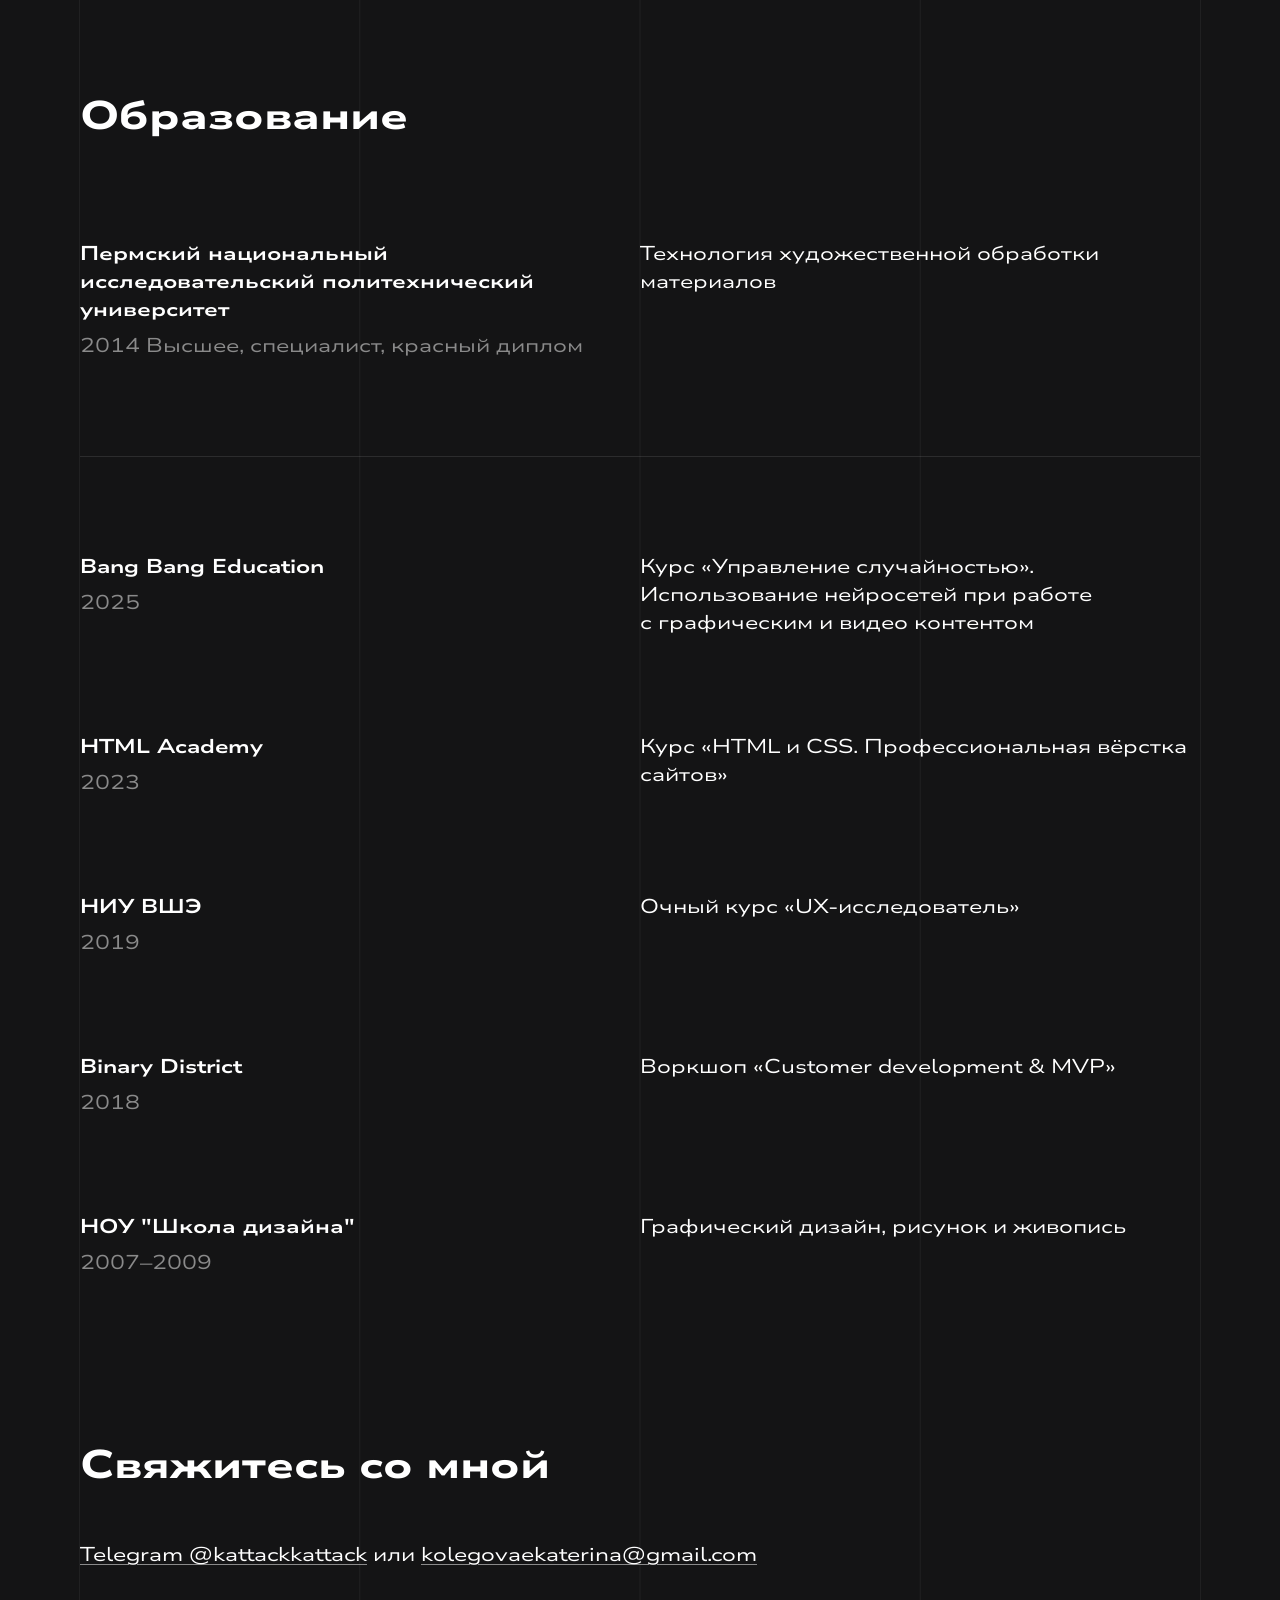
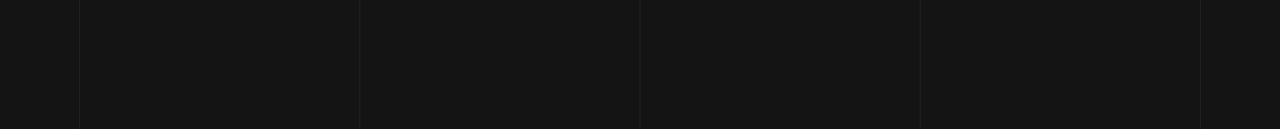
==== commit 6f614589: "Добавляет раздел с кейсом аналитики расходов" ====
--- a/index.html
+++ b/index.html
@@ -59,7 +59,7 @@
         </ul>
         
         <!--ценности и навыки-->
-        <div class="principles-skills">
+        <div class="table-secondary">
           
           <!--ценности-->
           <div class="principles">
@@ -152,8 +152,7 @@
               </li>
               <li>
                 <p class="text-secondary-style">Крупнейший банк России, Центральной и&nbsp;Восточной Европы со&nbsp;100 миллионами клиентов</p>
-                <!--
-                <a href="">
+                <a href="cost-analysis.html">
                   <div class="link-primary">
                     <p>Смотреть кейс</p>
                     <svg class="icon" width="3rem" height="1rem">
@@ -161,7 +160,6 @@
                     </svg>
                   </div>
                 </a>
-                -->
               </li>
             </ul>
             <ul class="table-row">
--- a/styles.css
+++ b/styles.css
@@ -188,6 +188,12 @@
     letter-spacing: 0.25%;
 }
 
+.nav-back {
+    padding-top: 2.5rem;
+    position: fixed;
+    top: 0;
+}
+
 .hero-text {
     margin: 0;
     font-family: "Nunito Sans", sans-serif;
@@ -198,6 +204,20 @@
         "wdth" 400,
         "YTLC" 0;
     font-size: 2rem;
+    line-height: 140%; /* 140% */
+    letter-spacing: 0.5%;
+}
+
+.page-hero-text {
+    margin: 0;
+    font-family: "Nunito Sans", sans-serif;
+    font-optical-sizing: auto;
+    font-weight: 400;
+    font-style: normal;
+    font-variation-settings:
+        "wdth" 400,
+        "YTLC" 0;
+    font-size: 1.75rem;
     line-height: 140%; /* 140% */
     letter-spacing: 0.5%;
 }
@@ -270,6 +290,11 @@
     text-decoration-skip-ink: auto;
     text-decoration-color: var(--border-primary);
     color: var(--text-primary);
+}
+
+.page-link-back {
+    color: var(--text-primary);
+    opacity: 0.5;
 }
 
 
@@ -337,6 +362,15 @@
     padding-top: 10rem;
 }
 
+.page-hero {
+    display: flex;
+    flex-direction: column;
+    max-width: 840px;
+    gap: 16px;
+    margin-bottom: 12.5rem;
+    padding-top: 10.875rem;
+}
+
 
 
 
@@ -351,6 +385,33 @@
 
 article {
     margin-bottom: 10rem;
+}
+
+
+/* описание */
+
+
+.description-container {
+    display: flex;
+    flex-direction: column;
+    max-width: 50%;
+    gap: 3rem;
+    margin-top: 10rem;
+    margin-bottom: 0;
+}
+
+.cell-list {
+    display: flex;
+    flex-direction: column;
+    flex-wrap: wrap;
+    gap: 1rem;
+    margin: 0;
+    padding: 0;
+    list-style-type: none;
+}
+
+.cell-list li {
+    padding-right: 2.5rem;
 }
 
 
@@ -373,7 +434,7 @@
 
 /* index - ценности и навыки */
 
-.principles-skills {
+.table-secondary {
     display: flex;
     flex-direction: row;
 }
@@ -386,7 +447,7 @@
     margin-bottom: 1.188rem;
 }
     
-.principles-skills > div {
+.table-secondary > div {
     width: 50%;
 }
 
@@ -416,6 +477,30 @@
 .connection {
     margin: 0;
     padding-bottom: 10rem;
+}
+
+
+/* контейнер с экранами */
+
+.alf-screenshots {
+    display: flex;
+    flex-direction: row;
+    gap: 1.5rem;
+    width: 100%;
+    background-color: blanchedalmond;"
+}
+
+.alf-screenshots img {
+width: 100%;
+}
+
+
+/* блок с описанием */
+
+.description-container-secondary {
+    display: flex;
+    flex-direction: column;
+    gap: 1.5rem;
 }
 
 
@@ -450,6 +535,7 @@
     flex-wrap: wrap;
     gap: 0.5rem;
     width: 50%;
+    padding-right: 2.5rem;
     list-style-type: none;
 }
 
@@ -461,11 +547,15 @@
     gap: 1rem;
 }
 
-.table-row li:not(:last-child) {
-    padding-right: 2.5rem;
-}
-
-
+.table-row li:last-child {
+    padding-right: 0;
+}
+
+/* таблица в описании */
+
+.description-container + .table-primary {
+    margin-top: 6rem;
+}
 
 
 
@@ -561,12 +651,12 @@
 
     /* index - ценности и навыки */
 
-    .principles-skills {
+    .table-secondary {
         flex-direction: column;
         gap: 2.5rem;
     }
 
-    .principles-skills > div {
+    .table-secondary > div {
         width: 100%;
     }
 
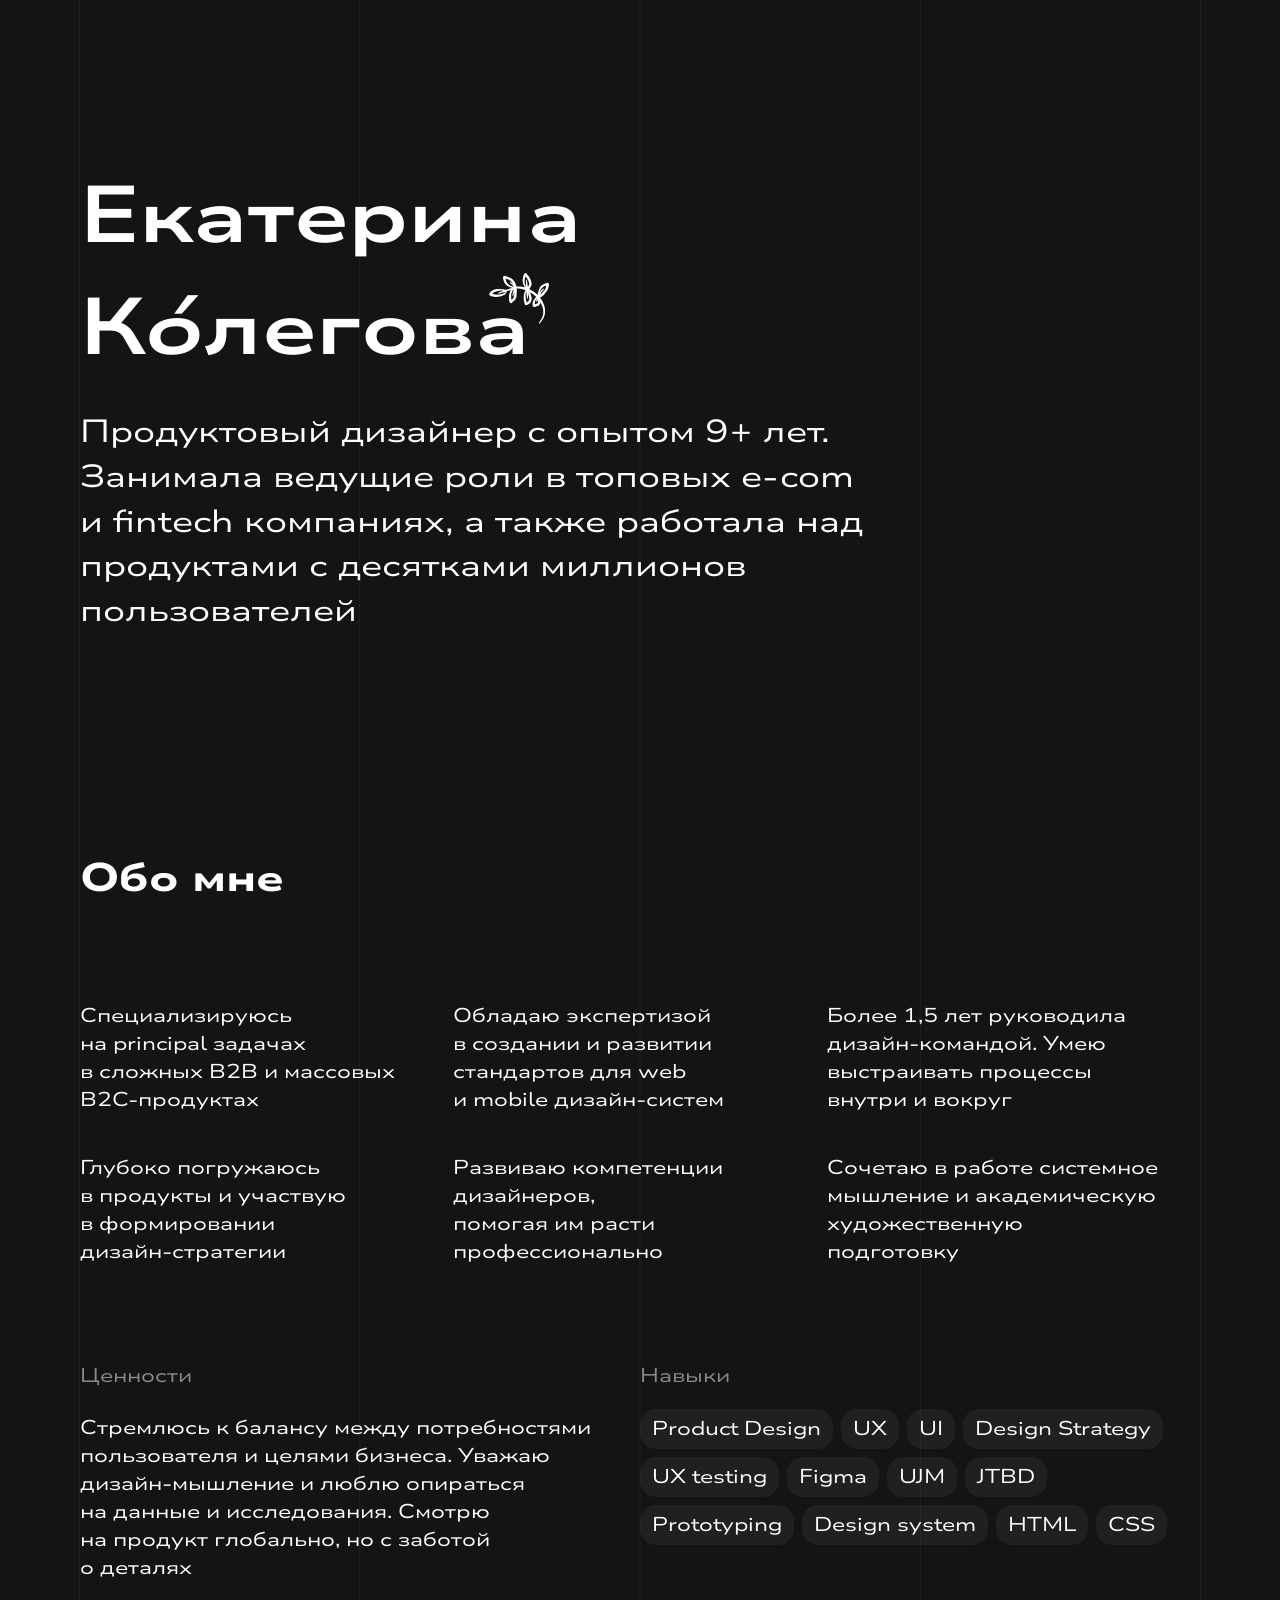
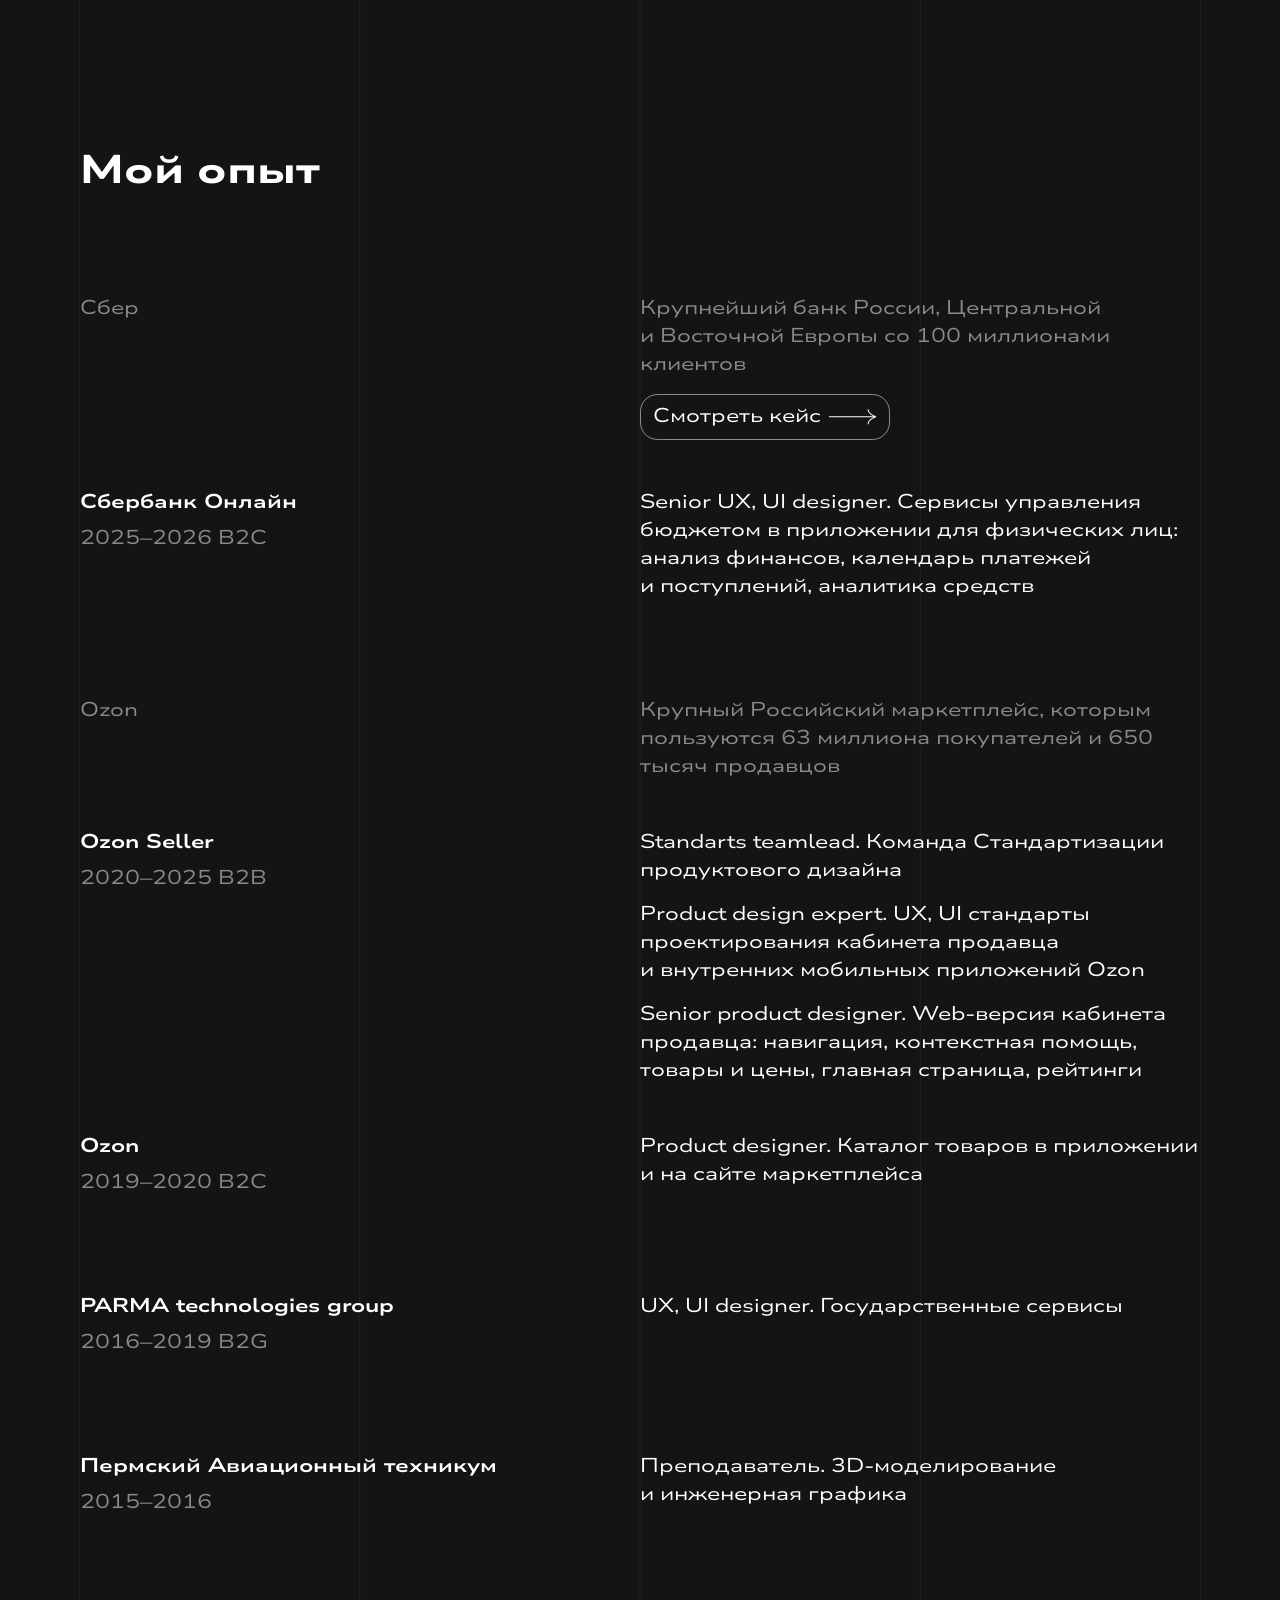
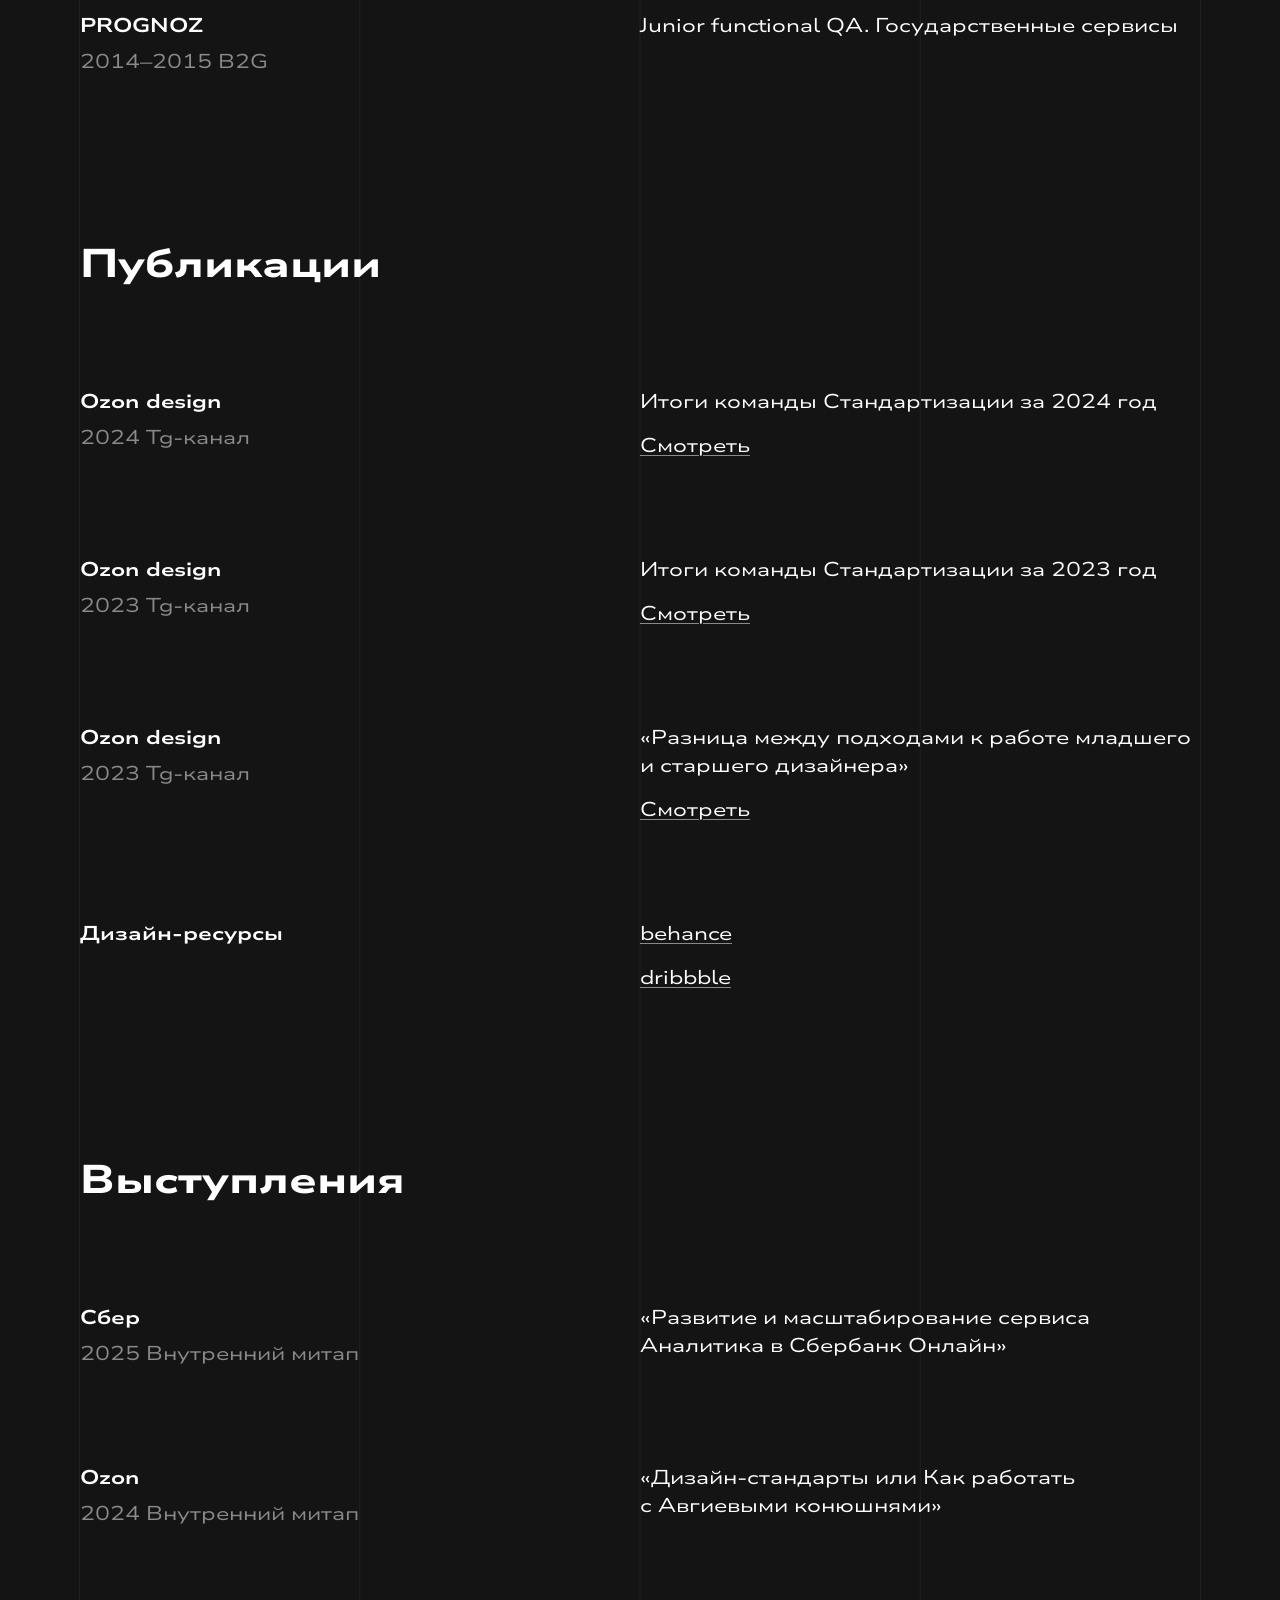
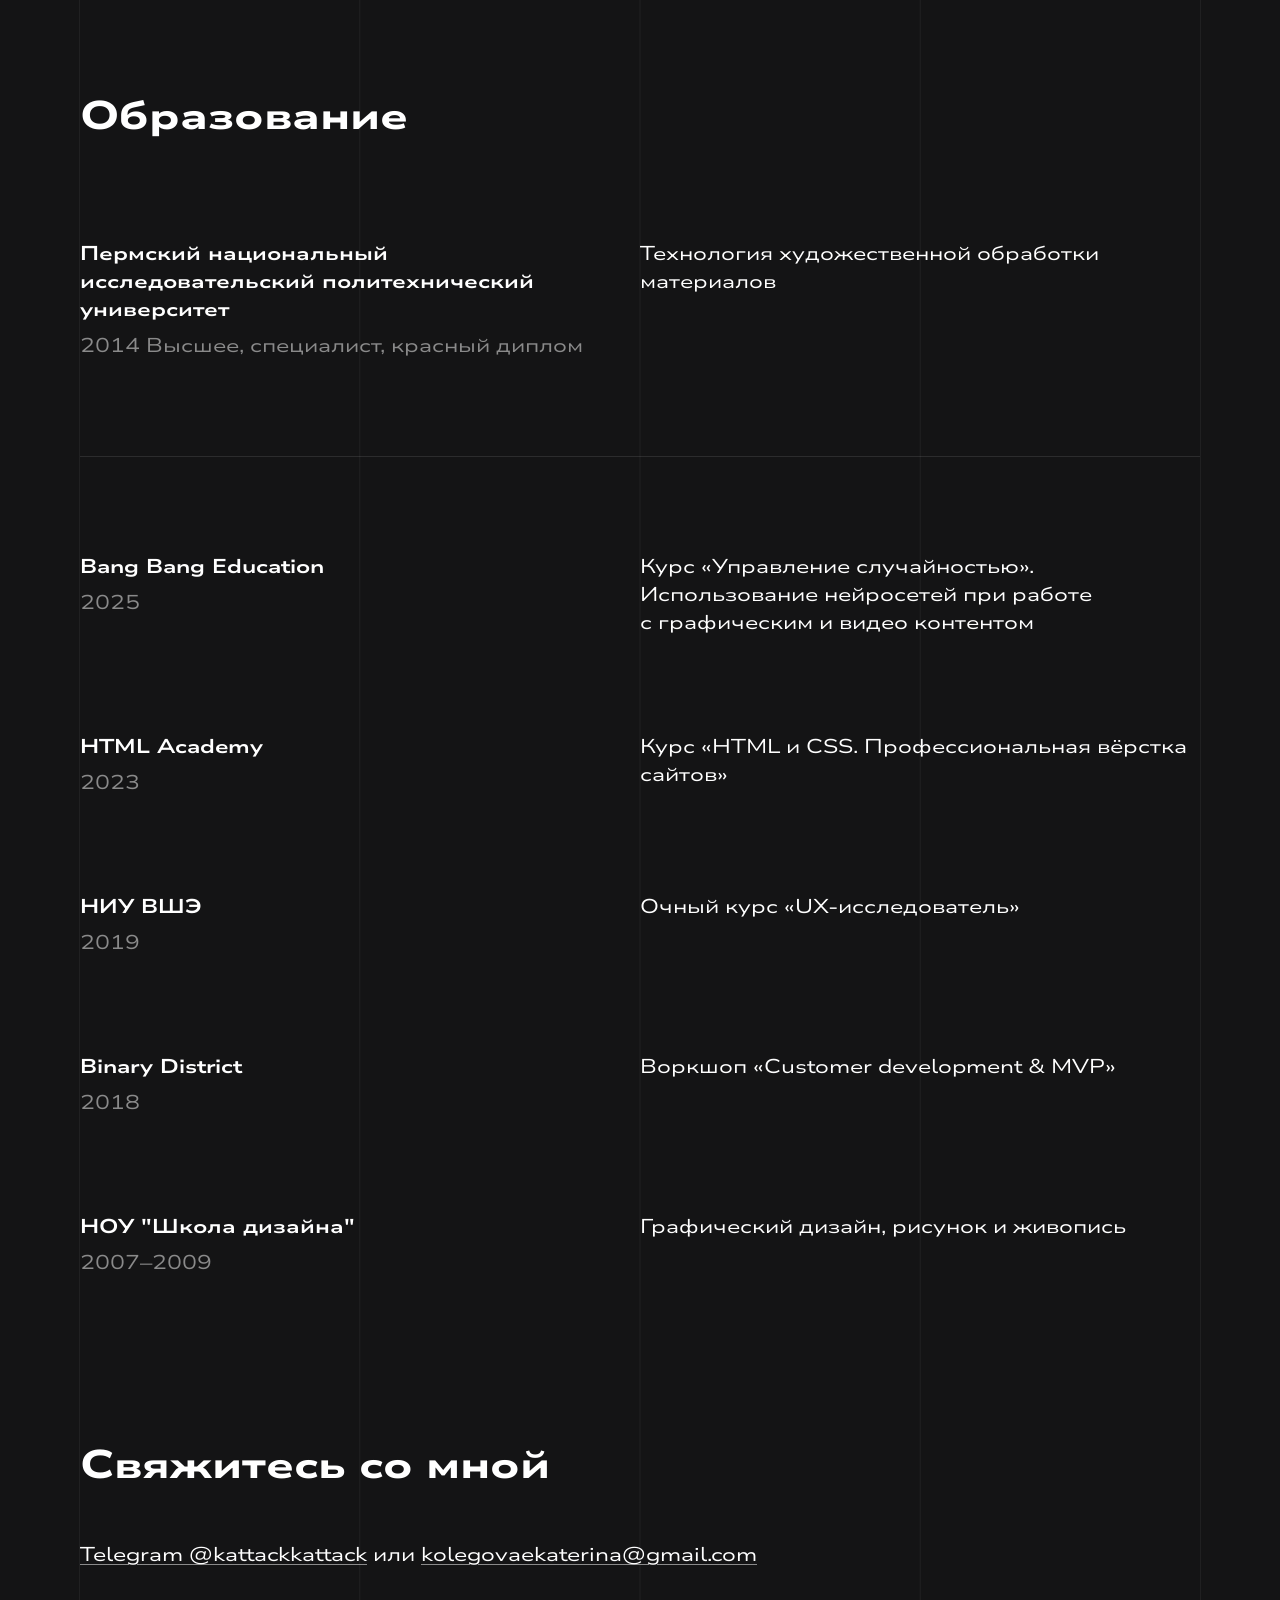
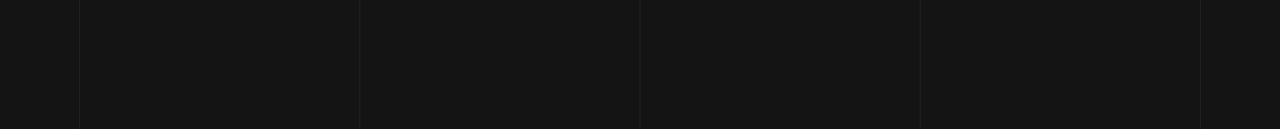
==== commit 34919767: "Изменяет вёрстку при медиазапросах" ====
--- a/index.html
+++ b/index.html
@@ -152,7 +152,7 @@
               </li>
               <li>
                 <p class="text-secondary-style">Крупнейший банк России, Центральной и&nbsp;Восточной Европы со&nbsp;100 миллионами клиентов</p>
-                <a href="cost-analysis.html">
+                <a class="link-primary-anchor" href="cost-analysis.html">
                   <div class="link-primary">
                     <p>Смотреть кейс</p>
                     <svg class="icon" width="3rem" height="1rem">
--- a/styles.css
+++ b/styles.css
@@ -194,6 +194,14 @@
     top: 0;
 }
 
+.nav-back a,
+.nav-back a:visited,
+.nav-back a:hover,
+.nav-back a:active {
+    color: inherit;
+    text-decoration: none;
+}
+
 .hero-text {
     margin: 0;
     font-family: "Nunito Sans", sans-serif;
@@ -265,6 +273,14 @@
 
 
 /* link primary */
+
+.link-primary-anchor,
+.link-primary-anchor:visited,
+.link-primary-anchor:hover,
+.link-primary-anchor:active {
+    color: inherit;
+    text-decoration: none;
+}
 
 .link-primary {
     display: flex;
@@ -295,6 +311,7 @@
 .page-link-back {
     color: var(--text-primary);
     opacity: 0.5;
+    text-decoration: none;
 }
 
 
@@ -308,28 +325,7 @@
 }
 
 
-/* index - stripes 
-
-.background-stripes {
-    display: flex;
-    position: absolute;
-    justify-content: space-between;
-    align-items: stretch;
-    width: 100%;
-    height: 100%;
-    z-index: -1;
-    top: 0;
-    left: 0;
-    padding: 0 5rem;
-}
-
-
-.background-stripes div {
-    background-color: var(--border-stripes);
-    width: 1px;
-    height: 100%;
-}
-*/
+
 
 /* index - hero */
 
@@ -388,6 +384,26 @@
 }
 
 
+/* списки */
+
+.text-list {
+    list-style-type: disc;
+    list-style-position: outside;
+    margin: 0;
+    padding-left: 2.25rem;
+}
+
+.text-list > li {
+    display: list-item;
+    list-style-type: disc;
+    padding-right: 0;
+}
+
+.text-list > li::marker {
+    content: "●  ";
+}
+
+
 /* описание */
 
 
@@ -410,9 +426,6 @@
     list-style-type: none;
 }
 
-.cell-list li {
-    padding-right: 2.5rem;
-}
 
 
 /* index - сетка навыков */
@@ -483,15 +496,29 @@
 /* контейнер с экранами */
 
 .alf-screenshots {
+    margin-top: 3rem;
+    width: 100%;
+    overflow: visible;
+}
+
+.alf-screenshots-track {
     display: flex;
     flex-direction: row;
+    flex-wrap: nowrap;
     gap: 1.5rem;
     width: 100%;
-    background-color: blanchedalmond;"
+    overflow-x: auto;
+    overflow-y: visible;
+    -webkit-overflow-scrolling: touch;
 }
 
 .alf-screenshots img {
-width: 100%;
+    flex: 1 0 16.25rem;
+    min-width: 16.25rem;
+    width: 100%;
+    height: auto;
+    object-fit: contain;
+    border-radius: 1.5rem;
 }
 
 
@@ -551,6 +578,23 @@
     padding-right: 0;
 }
 
+.table-row .text-list {
+    padding-left: 1.75rem;
+    list-style-type: disc;
+    list-style-position: outside;
+}
+
+.table-row .text-list > li {
+    display: list-item;
+    list-style-type: disc;
+    width: auto;
+    padding-right: 0;
+}
+
+.table-row .text-list > li::marker {
+    content: "●  ";
+}
+
 /* таблица в описании */
 
 .description-container + .table-primary {
@@ -574,6 +618,14 @@
     .proficiency {
     grid-template-columns: repeat(2, 1fr);
     }
+
+    /* описание */
+
+    .description-container {
+    margin-top: 7rem;
+    gap: 2.5rem;
+    max-width: 75%;
+    }
 }
 
 
@@ -592,6 +644,11 @@
     .h1-special {
         font-size: 3.2rem;
     }
+
+    h2 {
+    font-size: 2.5rem;
+    }
+
 
     h3 {
         font-size: 2rem;
@@ -601,6 +658,10 @@
         font-size: 1.5rem;
     }
 
+    .page-hero-text {
+        font-size: 1.5rem;
+    }
+
     .h3-title {
         margin-bottom: 3rem;
     }
@@ -614,6 +675,19 @@
 
     article {
         margin-bottom: 7rem;
+    }
+
+
+
+    /* описание */
+
+    .description-container {
+        margin-top: 7rem;
+        max-width: 100%;
+    }
+
+    .cell-list li {
+        padding-right: 2.5rem;
     }
 
 
@@ -640,6 +714,15 @@
     }
 
 
+    /* page hero */
+
+    .page-hero {
+        margin-bottom: 10rem;
+        padding-top: 8.5rem;
+    }
+
+
+
     /* index - сетка навыков */
 
     .proficiency {
@@ -660,6 +743,9 @@
         width: 100%;
     }
 
+
+
+
     
     /* таблица */
 
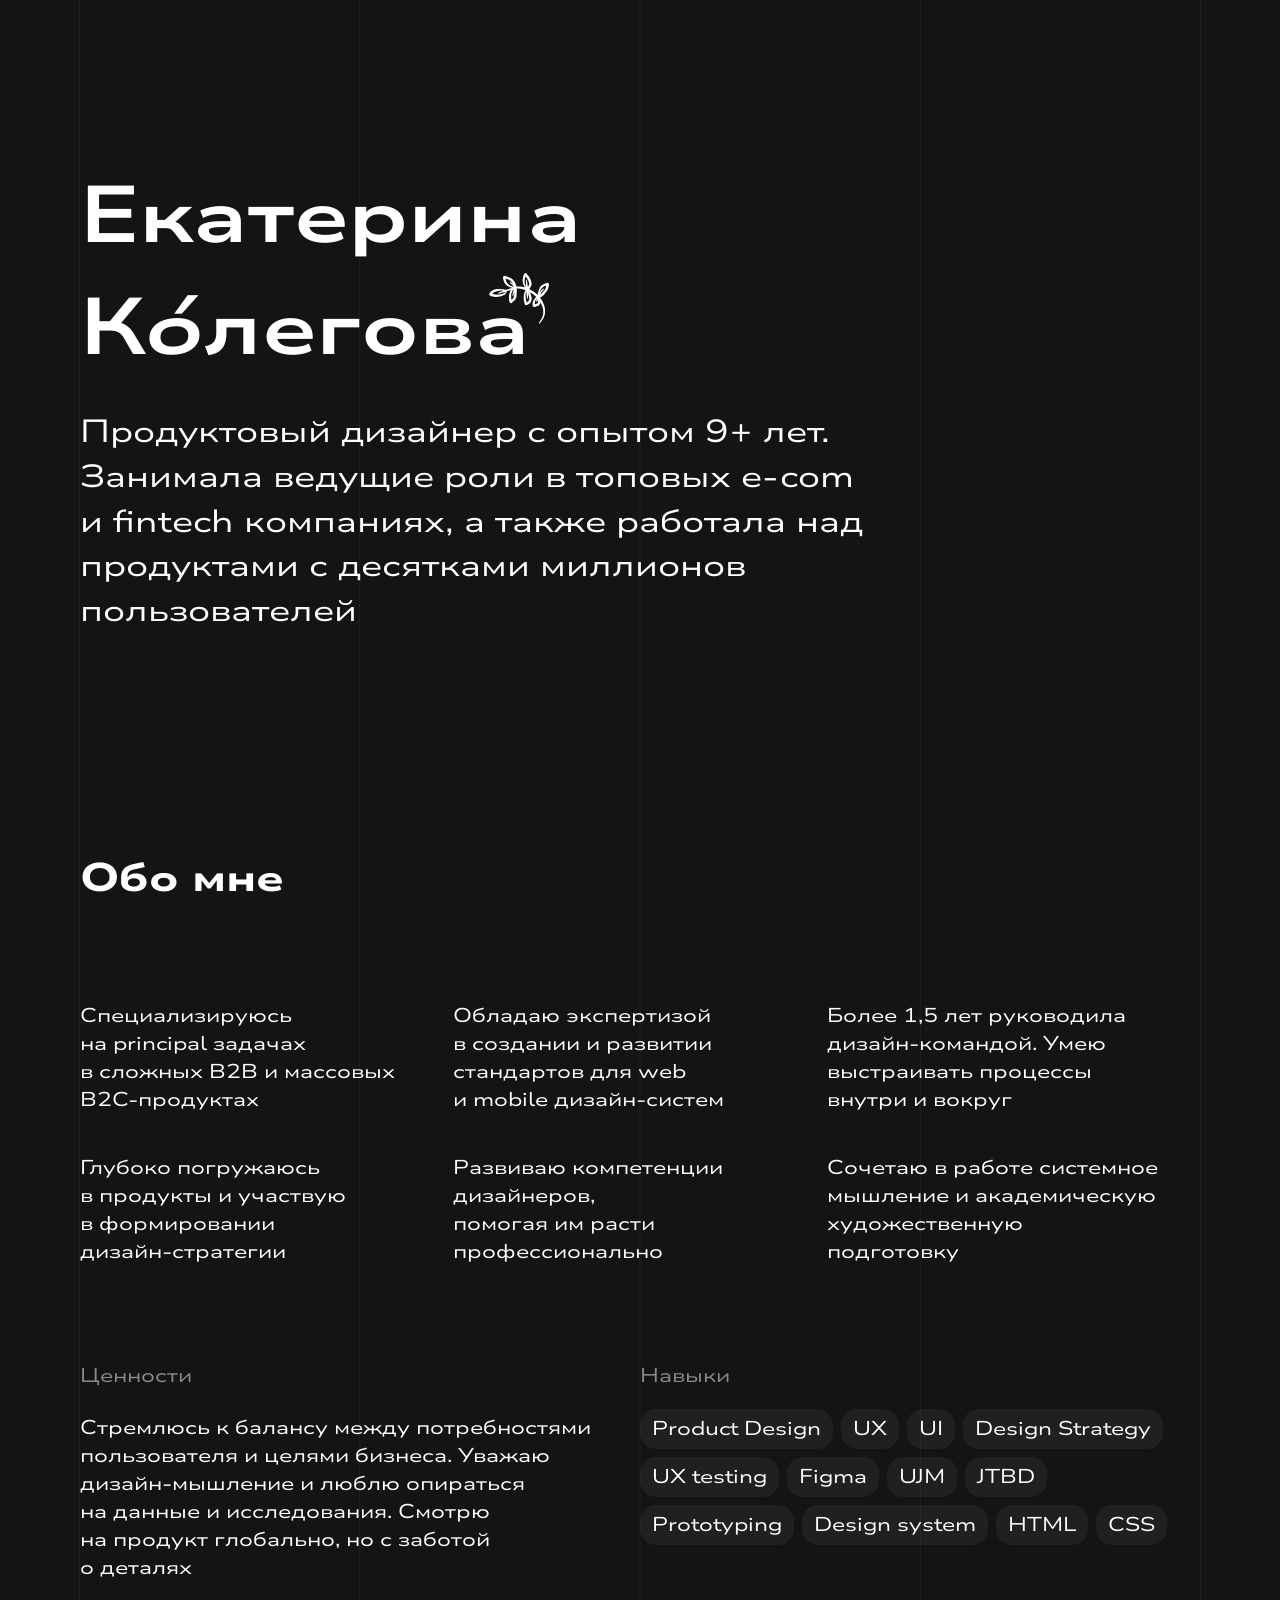
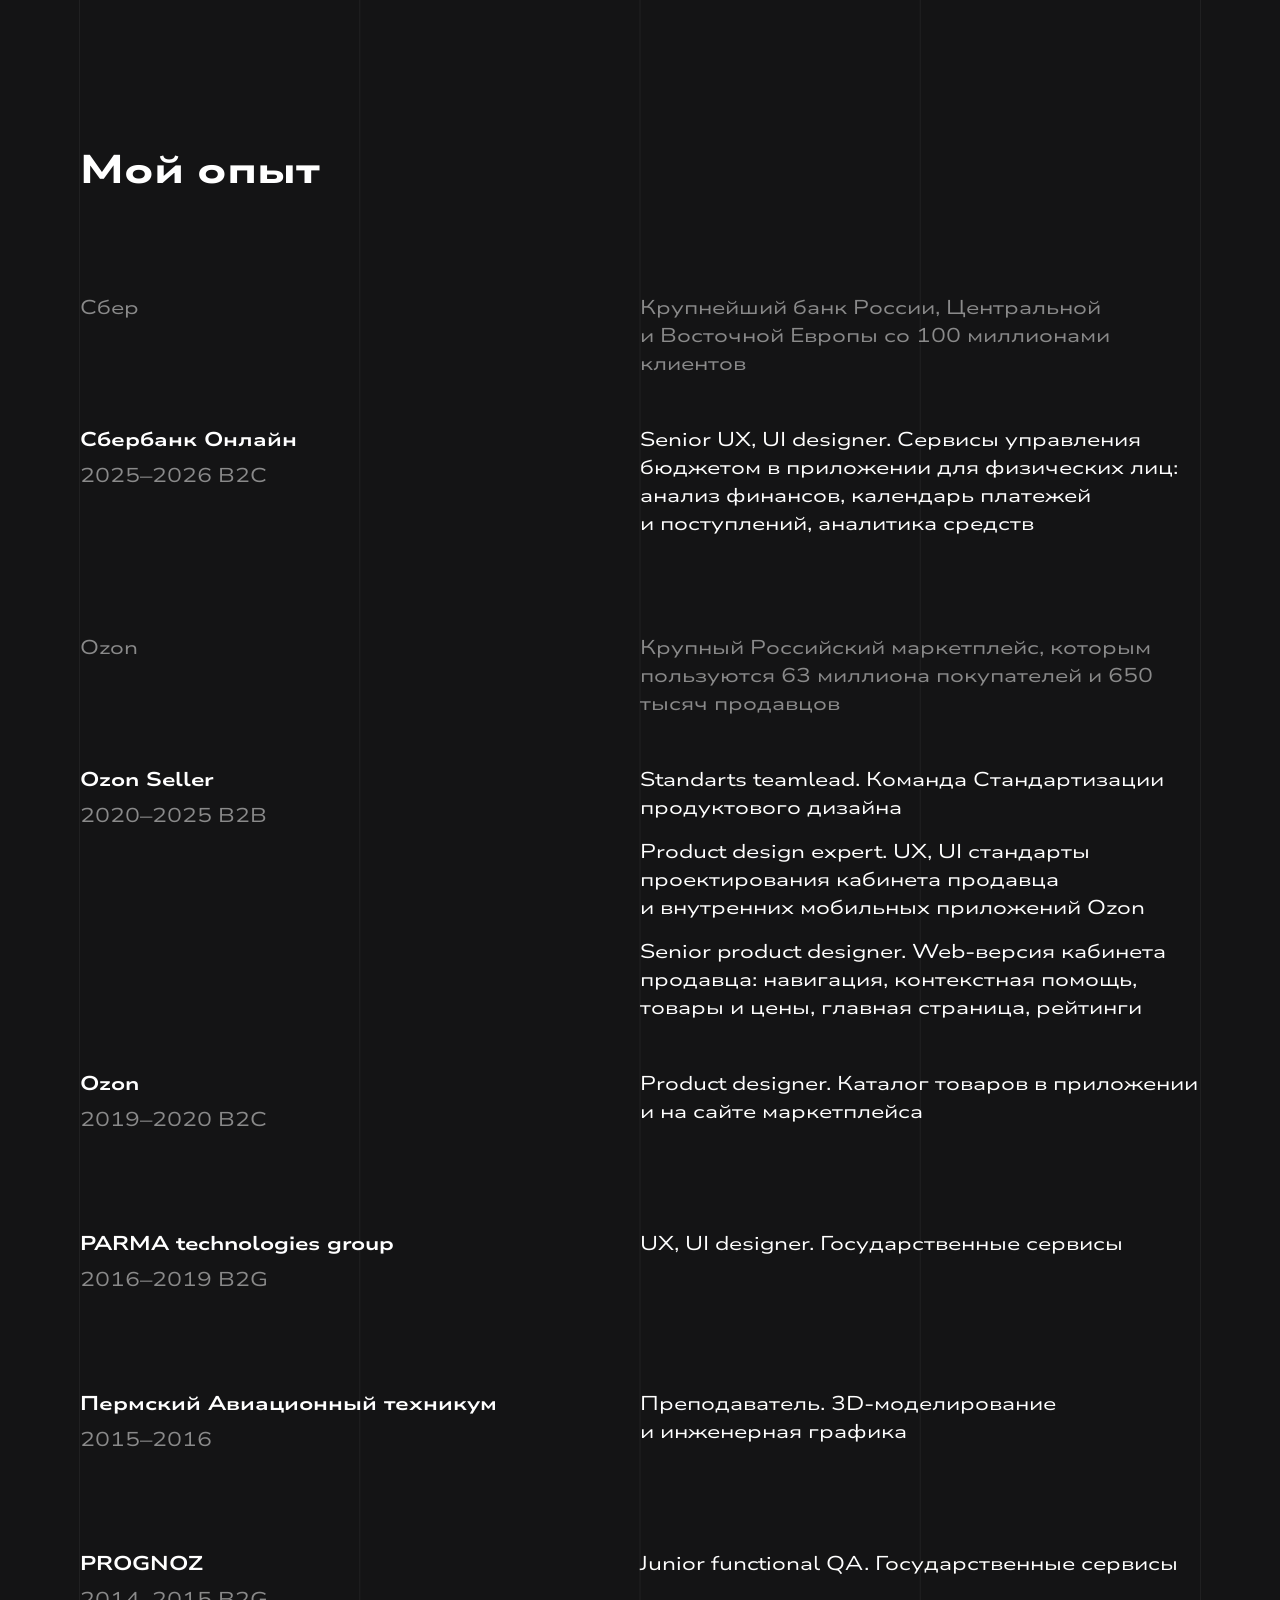
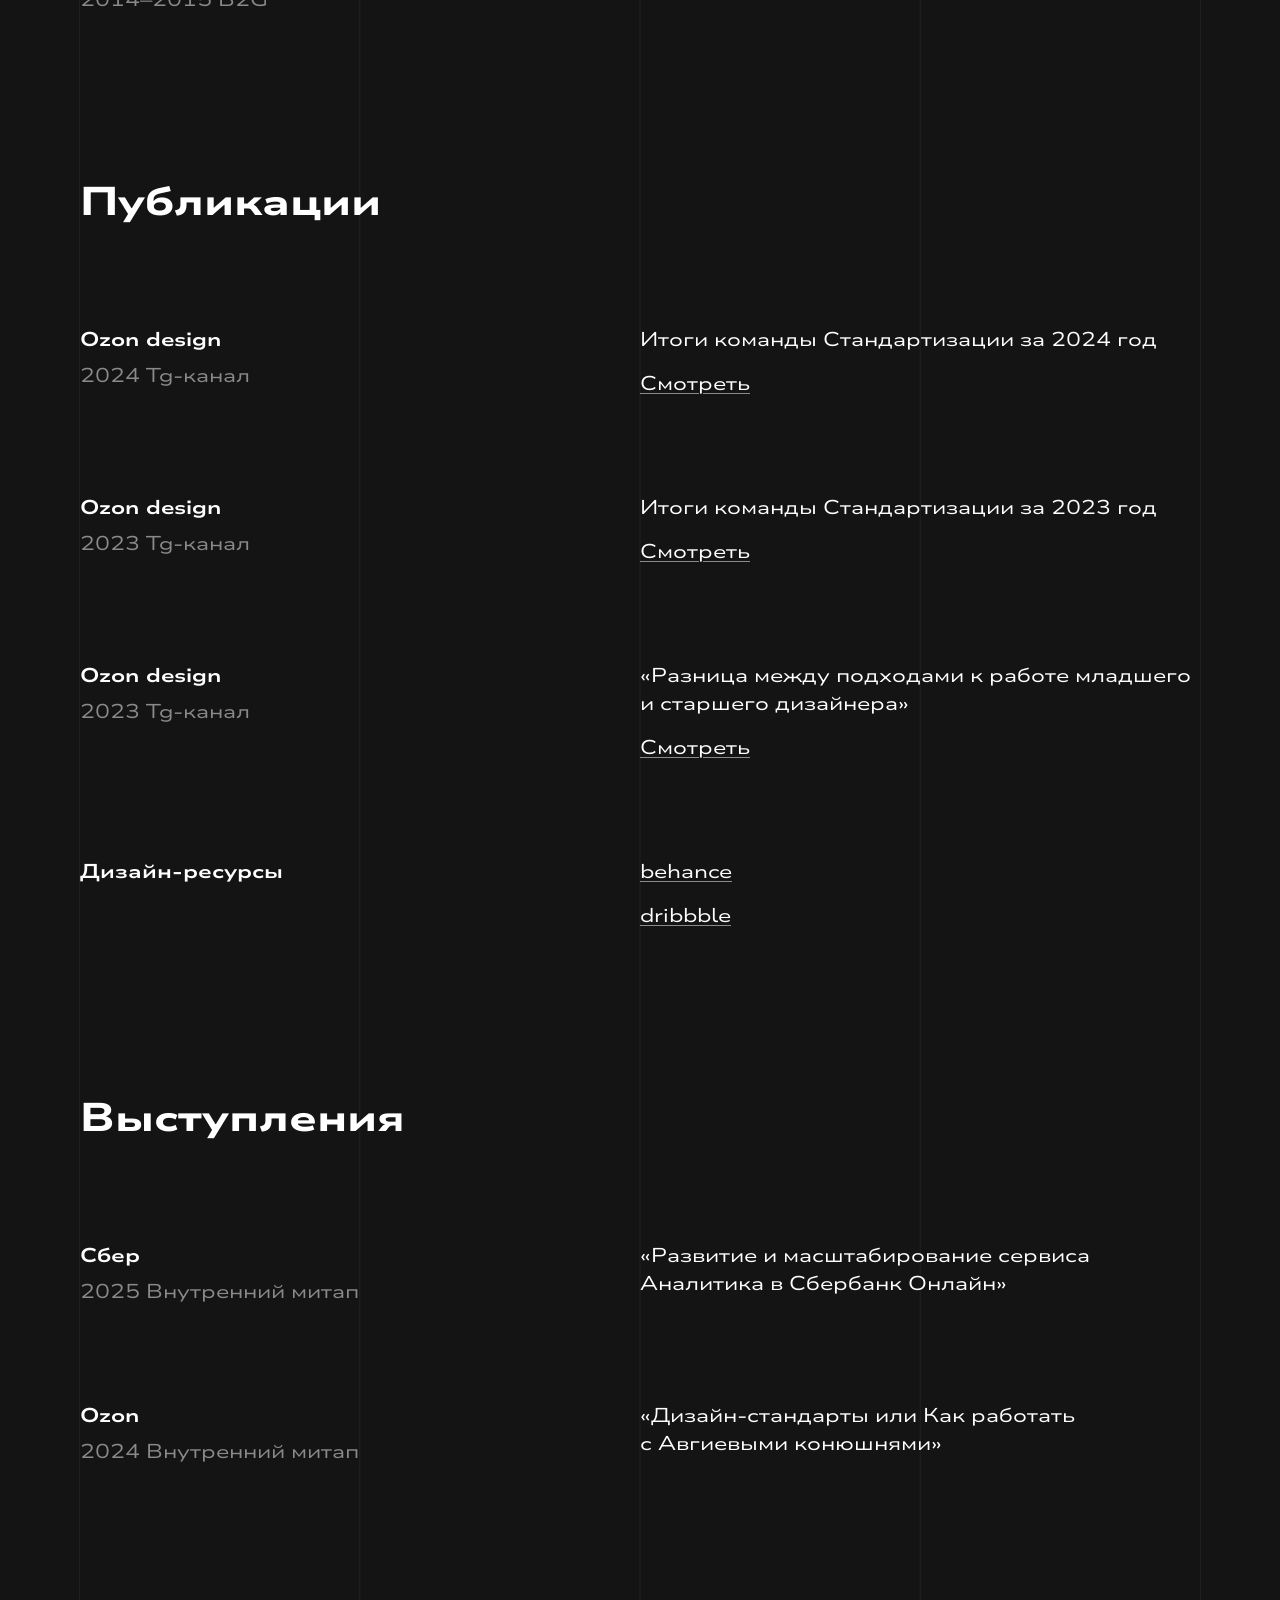
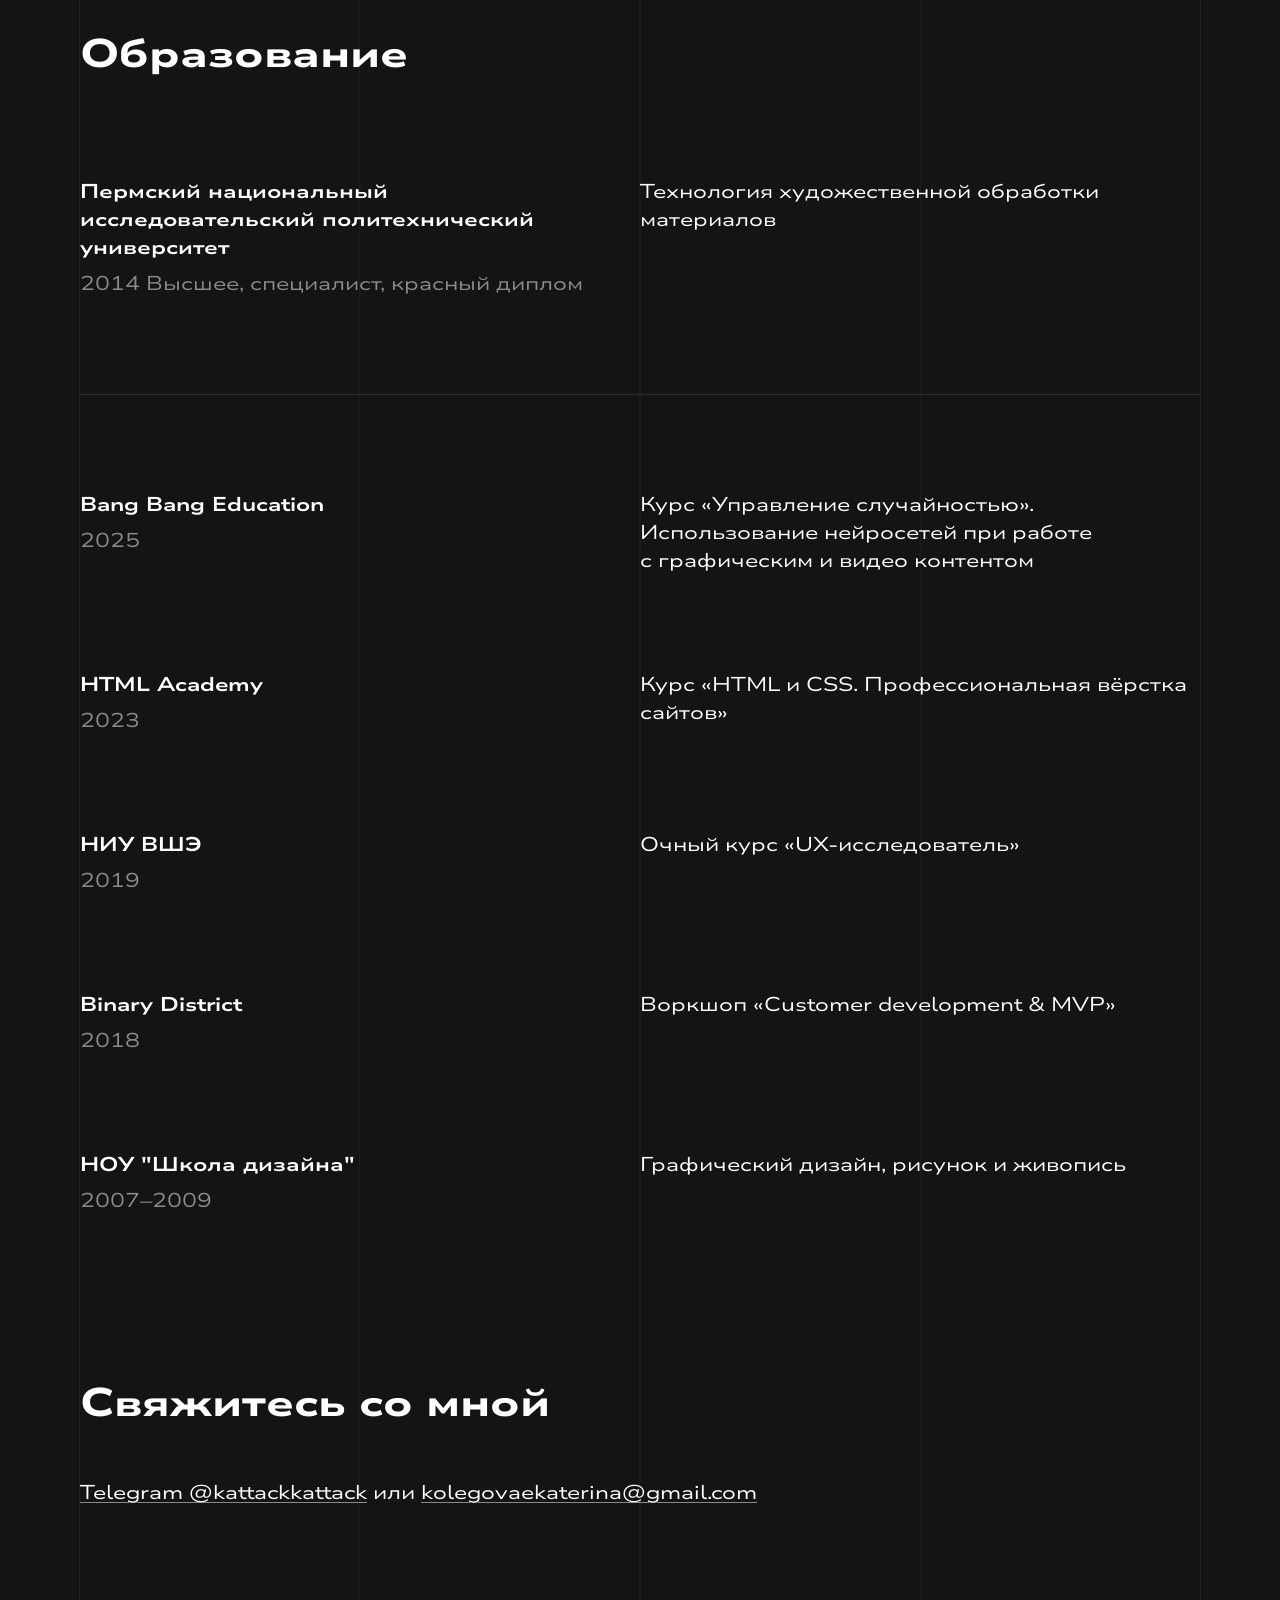
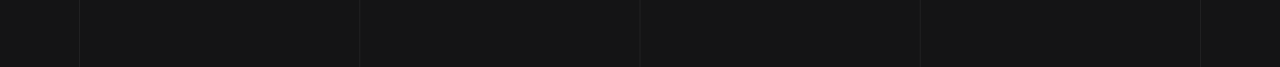
==== commit 41dd6f0d: "Revert "Cost analysis"" ====
--- a/index.html
+++ b/index.html
@@ -59,7 +59,7 @@
         </ul>
         
         <!--ценности и навыки-->
-        <div class="table-secondary">
+        <div class="principles-skills">
           
           <!--ценности-->
           <div class="principles">
@@ -152,7 +152,8 @@
               </li>
               <li>
                 <p class="text-secondary-style">Крупнейший банк России, Центральной и&nbsp;Восточной Европы со&nbsp;100 миллионами клиентов</p>
-                <a class="link-primary-anchor" href="cost-analysis.html">
+                <!--
+                <a href="">
                   <div class="link-primary">
                     <p>Смотреть кейс</p>
                     <svg class="icon" width="3rem" height="1rem">
@@ -160,6 +161,7 @@
                     </svg>
                   </div>
                 </a>
+                -->
               </li>
             </ul>
             <ul class="table-row">
--- a/styles.css
+++ b/styles.css
@@ -188,20 +188,6 @@
     letter-spacing: 0.25%;
 }
 
-.nav-back {
-    padding-top: 2.5rem;
-    position: fixed;
-    top: 0;
-}
-
-.nav-back a,
-.nav-back a:visited,
-.nav-back a:hover,
-.nav-back a:active {
-    color: inherit;
-    text-decoration: none;
-}
-
 .hero-text {
     margin: 0;
     font-family: "Nunito Sans", sans-serif;
@@ -212,20 +198,6 @@
         "wdth" 400,
         "YTLC" 0;
     font-size: 2rem;
-    line-height: 140%; /* 140% */
-    letter-spacing: 0.5%;
-}
-
-.page-hero-text {
-    margin: 0;
-    font-family: "Nunito Sans", sans-serif;
-    font-optical-sizing: auto;
-    font-weight: 400;
-    font-style: normal;
-    font-variation-settings:
-        "wdth" 400,
-        "YTLC" 0;
-    font-size: 1.75rem;
     line-height: 140%; /* 140% */
     letter-spacing: 0.5%;
 }
@@ -273,14 +245,6 @@
 
 
 /* link primary */
-
-.link-primary-anchor,
-.link-primary-anchor:visited,
-.link-primary-anchor:hover,
-.link-primary-anchor:active {
-    color: inherit;
-    text-decoration: none;
-}
 
 .link-primary {
     display: flex;
@@ -308,12 +272,6 @@
     color: var(--text-primary);
 }
 
-.page-link-back {
-    color: var(--text-primary);
-    opacity: 0.5;
-    text-decoration: none;
-}
-
 
 /* hr */
 
@@ -325,7 +283,28 @@
 }
 
 
-
+/* index - stripes 
+
+.background-stripes {
+    display: flex;
+    position: absolute;
+    justify-content: space-between;
+    align-items: stretch;
+    width: 100%;
+    height: 100%;
+    z-index: -1;
+    top: 0;
+    left: 0;
+    padding: 0 5rem;
+}
+
+
+.background-stripes div {
+    background-color: var(--border-stripes);
+    width: 1px;
+    height: 100%;
+}
+*/
 
 /* index - hero */
 
@@ -358,15 +337,6 @@
     padding-top: 10rem;
 }
 
-.page-hero {
-    display: flex;
-    flex-direction: column;
-    max-width: 840px;
-    gap: 16px;
-    margin-bottom: 12.5rem;
-    padding-top: 10.875rem;
-}
-
 
 
 
@@ -382,50 +352,6 @@
 article {
     margin-bottom: 10rem;
 }
-
-
-/* списки */
-
-.text-list {
-    list-style-type: disc;
-    list-style-position: outside;
-    margin: 0;
-    padding-left: 2.25rem;
-}
-
-.text-list > li {
-    display: list-item;
-    list-style-type: disc;
-    padding-right: 0;
-}
-
-.text-list > li::marker {
-    content: "●  ";
-}
-
-
-/* описание */
-
-
-.description-container {
-    display: flex;
-    flex-direction: column;
-    max-width: 50%;
-    gap: 3rem;
-    margin-top: 10rem;
-    margin-bottom: 0;
-}
-
-.cell-list {
-    display: flex;
-    flex-direction: column;
-    flex-wrap: wrap;
-    gap: 1rem;
-    margin: 0;
-    padding: 0;
-    list-style-type: none;
-}
-
 
 
 /* index - сетка навыков */
@@ -447,7 +373,7 @@
 
 /* index - ценности и навыки */
 
-.table-secondary {
+.principles-skills {
     display: flex;
     flex-direction: row;
 }
@@ -460,7 +386,7 @@
     margin-bottom: 1.188rem;
 }
     
-.table-secondary > div {
+.principles-skills > div {
     width: 50%;
 }
 
@@ -490,44 +416,6 @@
 .connection {
     margin: 0;
     padding-bottom: 10rem;
-}
-
-
-/* контейнер с экранами */
-
-.alf-screenshots {
-    margin-top: 3rem;
-    width: 100%;
-    overflow: visible;
-}
-
-.alf-screenshots-track {
-    display: flex;
-    flex-direction: row;
-    flex-wrap: nowrap;
-    gap: 1.5rem;
-    width: 100%;
-    overflow-x: auto;
-    overflow-y: visible;
-    -webkit-overflow-scrolling: touch;
-}
-
-.alf-screenshots img {
-    flex: 1 0 16.25rem;
-    min-width: 16.25rem;
-    width: 100%;
-    height: auto;
-    object-fit: contain;
-    border-radius: 1.5rem;
-}
-
-
-/* блок с описанием */
-
-.description-container-secondary {
-    display: flex;
-    flex-direction: column;
-    gap: 1.5rem;
 }
 
 
@@ -562,7 +450,6 @@
     flex-wrap: wrap;
     gap: 0.5rem;
     width: 50%;
-    padding-right: 2.5rem;
     list-style-type: none;
 }
 
@@ -574,32 +461,11 @@
     gap: 1rem;
 }
 
-.table-row li:last-child {
-    padding-right: 0;
-}
-
-.table-row .text-list {
-    padding-left: 1.75rem;
-    list-style-type: disc;
-    list-style-position: outside;
-}
-
-.table-row .text-list > li {
-    display: list-item;
-    list-style-type: disc;
-    width: auto;
-    padding-right: 0;
-}
-
-.table-row .text-list > li::marker {
-    content: "●  ";
-}
-
-/* таблица в описании */
-
-.description-container + .table-primary {
-    margin-top: 6rem;
-}
+.table-row li:not(:last-child) {
+    padding-right: 2.5rem;
+}
+
+
 
 
 
@@ -618,14 +484,6 @@
     .proficiency {
     grid-template-columns: repeat(2, 1fr);
     }
-
-    /* описание */
-
-    .description-container {
-    margin-top: 7rem;
-    gap: 2.5rem;
-    max-width: 75%;
-    }
 }
 
 
@@ -644,11 +502,6 @@
     .h1-special {
         font-size: 3.2rem;
     }
-
-    h2 {
-    font-size: 2.5rem;
-    }
-
 
     h3 {
         font-size: 2rem;
@@ -658,10 +511,6 @@
         font-size: 1.5rem;
     }
 
-    .page-hero-text {
-        font-size: 1.5rem;
-    }
-
     .h3-title {
         margin-bottom: 3rem;
     }
@@ -675,19 +524,6 @@
 
     article {
         margin-bottom: 7rem;
-    }
-
-
-
-    /* описание */
-
-    .description-container {
-        margin-top: 7rem;
-        max-width: 100%;
-    }
-
-    .cell-list li {
-        padding-right: 2.5rem;
     }
 
 
@@ -714,15 +550,6 @@
     }
 
 
-    /* page hero */
-
-    .page-hero {
-        margin-bottom: 10rem;
-        padding-top: 8.5rem;
-    }
-
-
-
     /* index - сетка навыков */
 
     .proficiency {
@@ -734,17 +561,14 @@
 
     /* index - ценности и навыки */
 
-    .table-secondary {
+    .principles-skills {
         flex-direction: column;
         gap: 2.5rem;
     }
 
-    .table-secondary > div {
+    .principles-skills > div {
         width: 100%;
     }
-
-
-
 
     
     /* таблица */
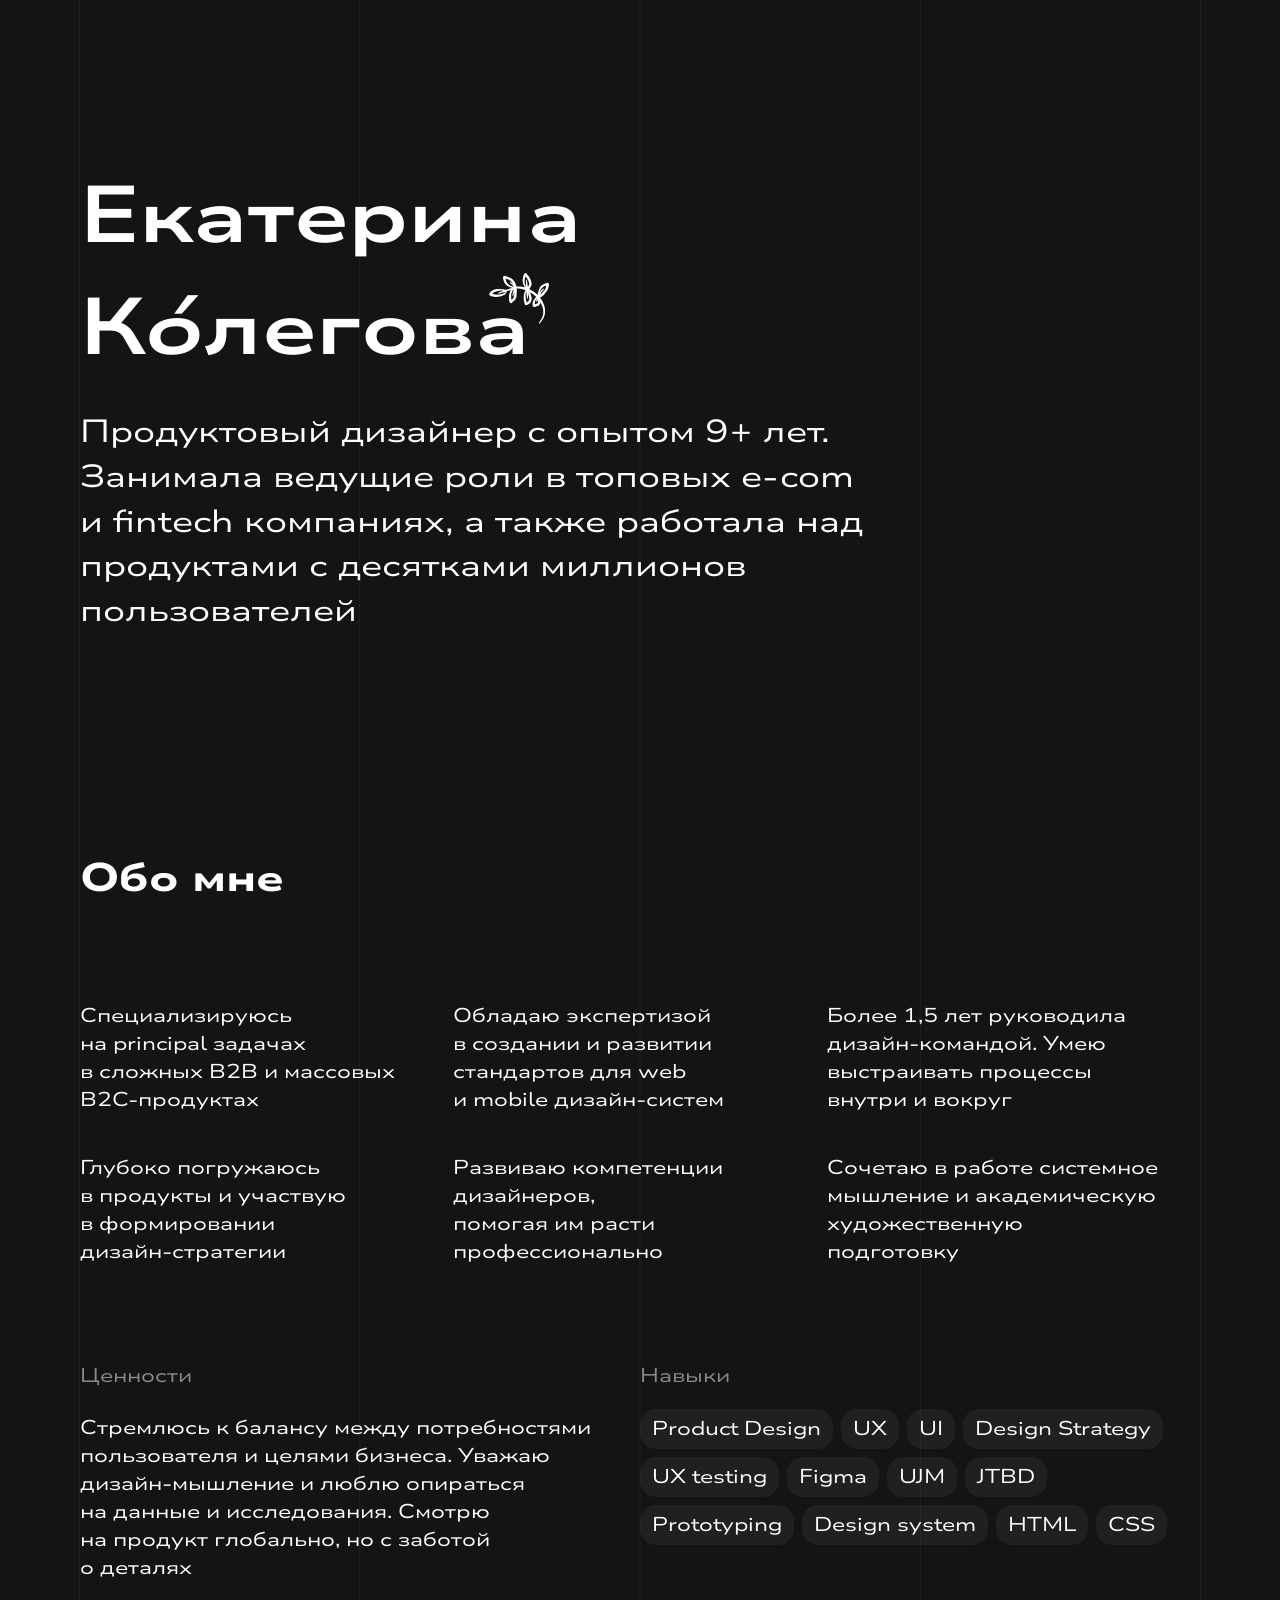
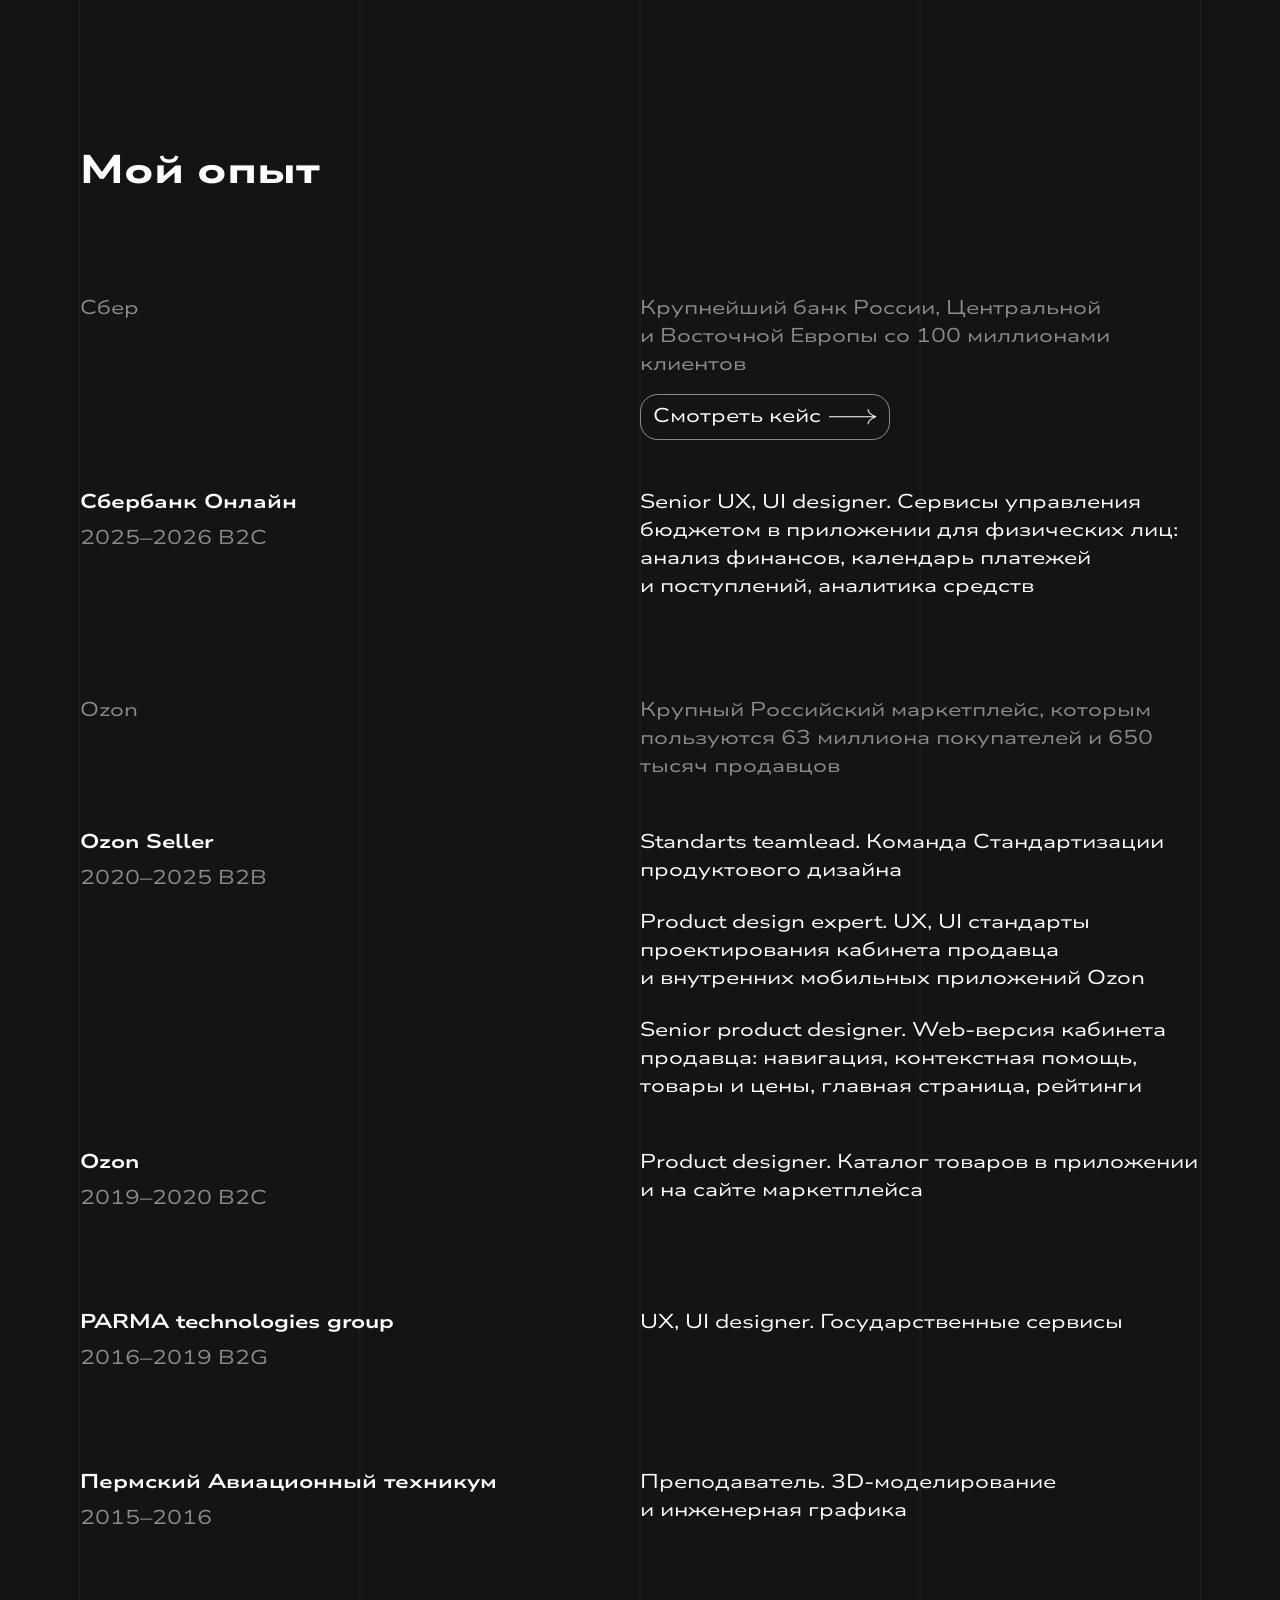
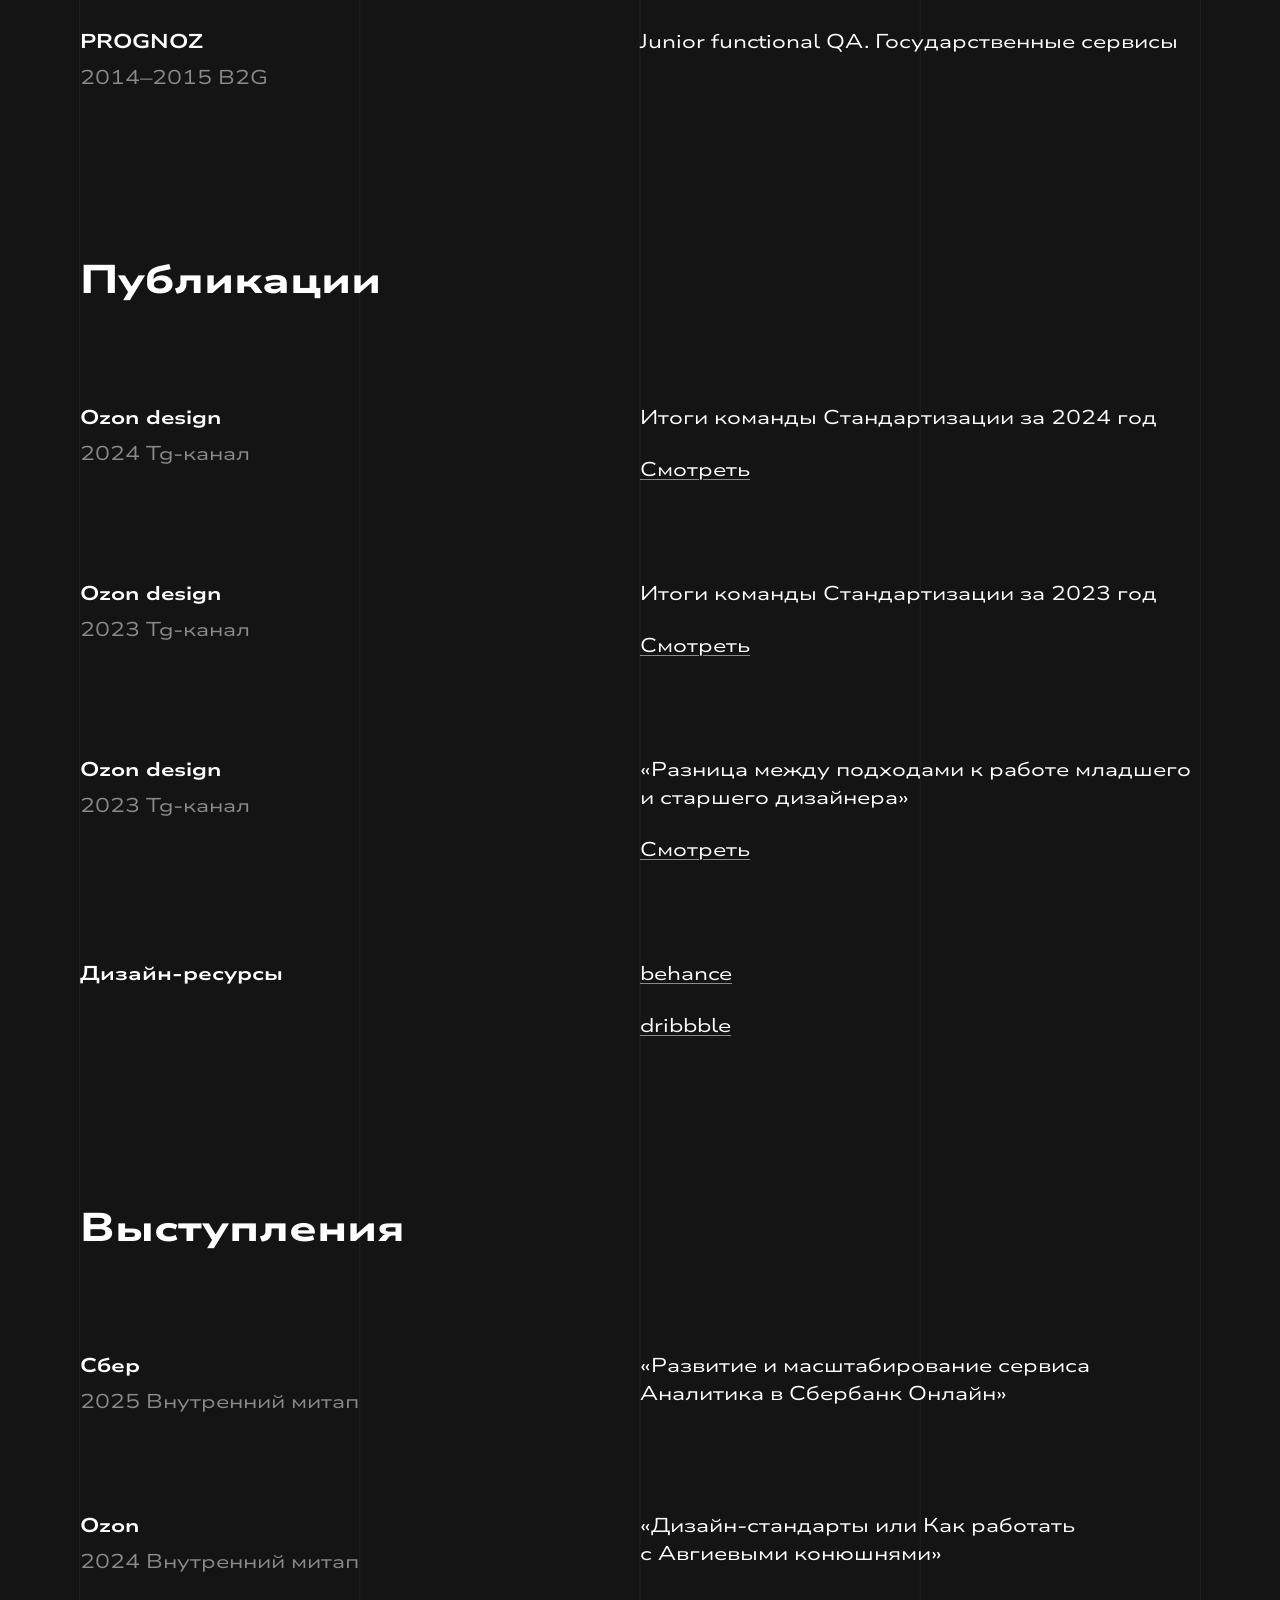
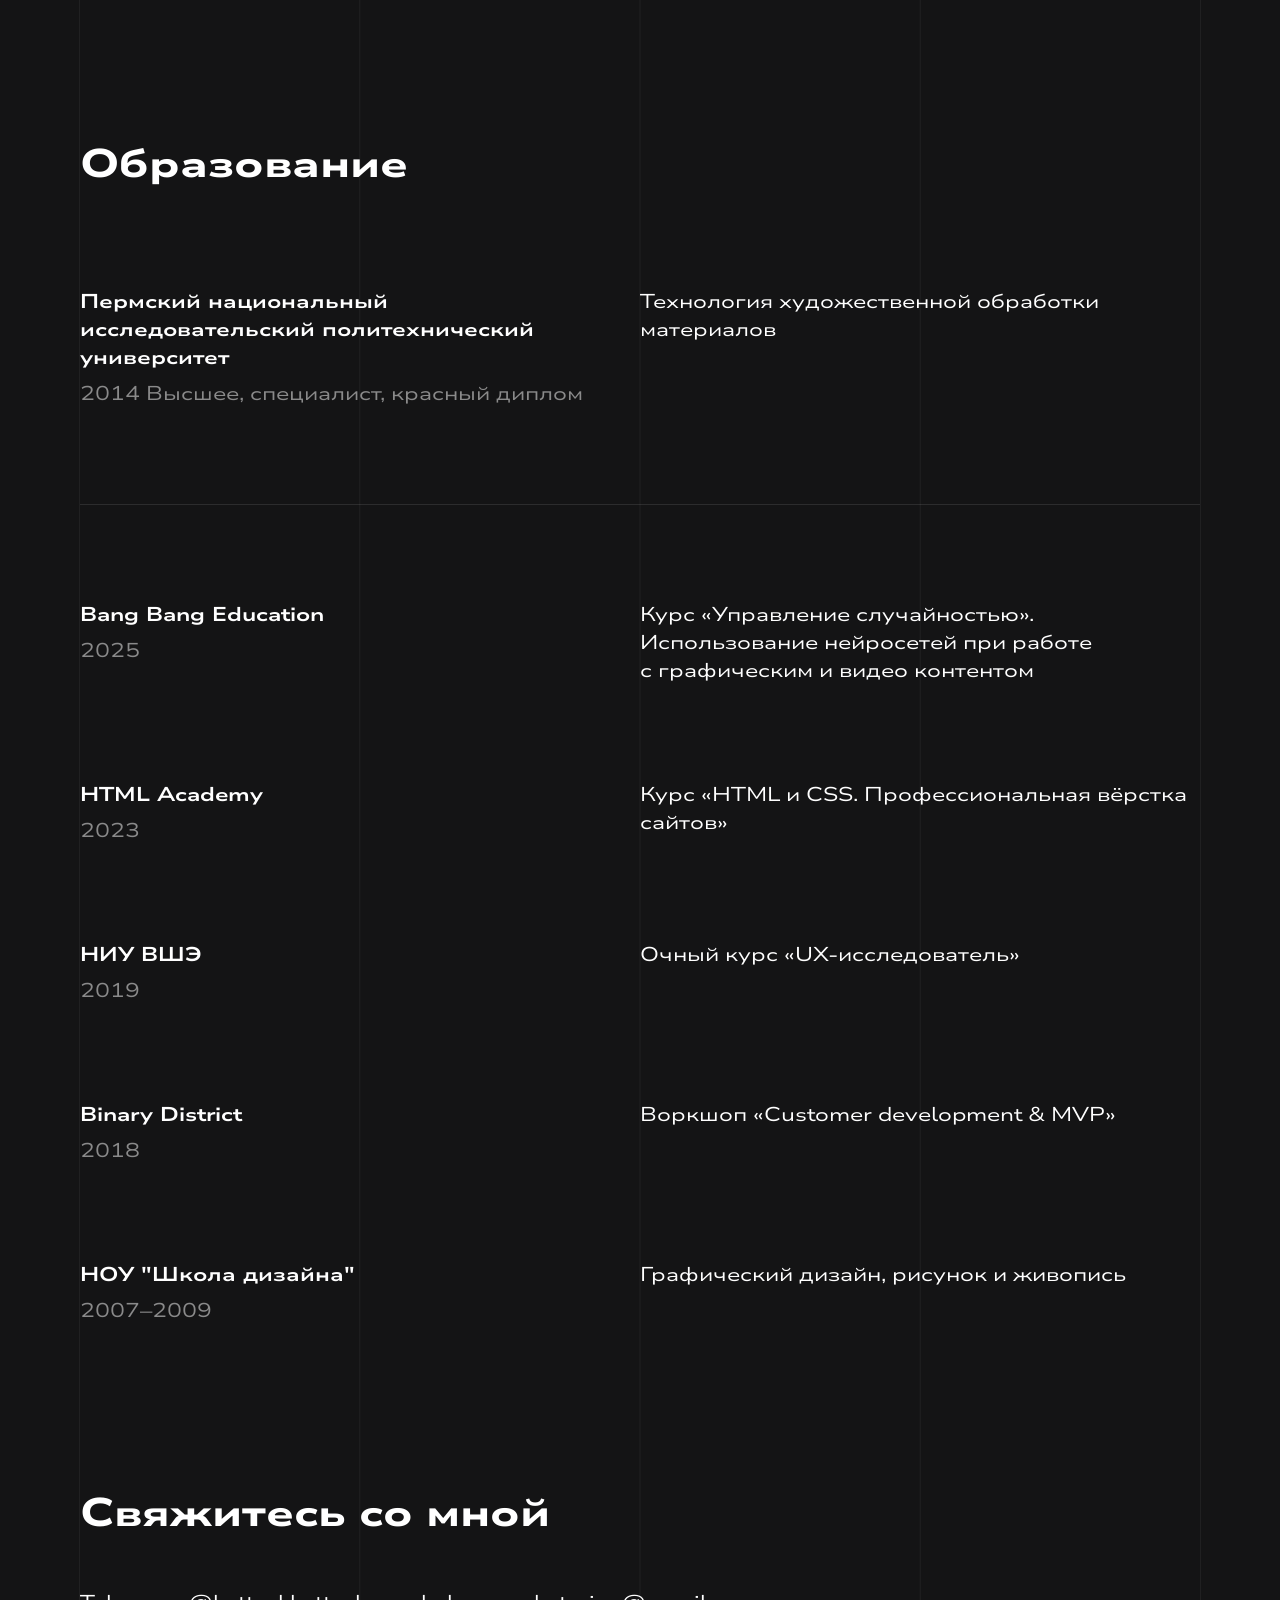
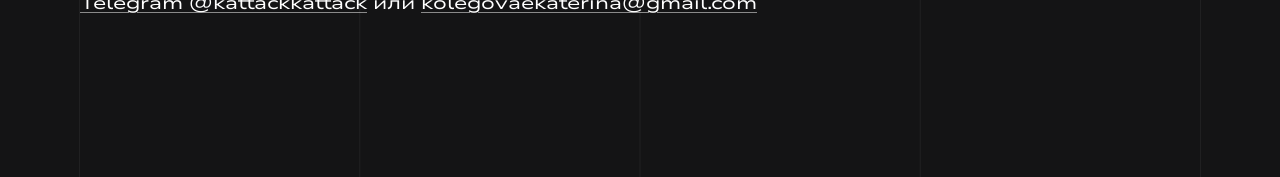
==== commit ab45acc1: "Добавляет раздел с кейсом анализа финансов" ====
--- a/index.html
+++ b/index.html
@@ -59,7 +59,7 @@
         </ul>
         
         <!--ценности и навыки-->
-        <div class="principles-skills">
+        <div class="table-secondary">
           
           <!--ценности-->
           <div class="principles">
@@ -152,8 +152,7 @@
               </li>
               <li>
                 <p class="text-secondary-style">Крупнейший банк России, Центральной и&nbsp;Восточной Европы со&nbsp;100 миллионами клиентов</p>
-                <!--
-                <a href="">
+                <a class="link-primary-anchor" href="cost-analysis.html">
                   <div class="link-primary">
                     <p>Смотреть кейс</p>
                     <svg class="icon" width="3rem" height="1rem">
@@ -161,7 +160,6 @@
                     </svg>
                   </div>
                 </a>
-                -->
               </li>
             </ul>
             <ul class="table-row">
--- a/styles.css
+++ b/styles.css
@@ -37,7 +37,7 @@
     height: auto;
     min-height: 100vh;
     margin: auto;
-    padding: 0 5rem;
+    padding: 0 5rem 10rem 5rem;
 }
 
 
@@ -81,6 +81,9 @@
     --border-primary: rgba(255, 255, 255, 0.5);
     --border-tertiary: rgba(255, 255, 255, 0.1);
     --border-stripes: rgba(255, 255, 255, 0.05);
+
+    /* shadow */
+
 }
 
 
@@ -109,12 +112,12 @@
     margin: 0;
     font-family: "Nunito Sans", sans-serif;
     font-optical-sizing: auto;
-    font-weight: 700;
-    font-style: normal;
-    font-variation-settings:
-        "wdth" 700,
+    font-weight: 800;
+    font-style: normal;
+    font-variation-settings:
+        "wdth" 800,
         "YTLC" 0;
-    font-size: 3.5rem;
+    font-size: 3.75rem;
     line-height: 140%; /* 140% */
     letter-spacing: 0.25%;
 }
@@ -130,6 +133,7 @@
         "YTLC" 0;
     font-size: 2.5rem;
     line-height: 140%; /* 140% */
+    letter-spacing: 0.5%;
 }
 
 h4 {
@@ -143,6 +147,7 @@
         "YTLC" 0;
     font-size: 1.25rem;
     line-height: 140%; /* 140% */
+    letter-spacing: 1%;
 }
 
 .text-secondary-style {
@@ -188,6 +193,20 @@
     letter-spacing: 0.25%;
 }
 
+.nav-back {
+    padding-top: 2.5rem;
+    position: fixed;
+    top: 0;
+}
+
+.nav-back a,
+.nav-back a:visited,
+.nav-back a:hover,
+.nav-back a:active {
+    color: inherit;
+    text-decoration: none;
+}
+
 .hero-text {
     margin: 0;
     font-family: "Nunito Sans", sans-serif;
@@ -202,6 +221,20 @@
     letter-spacing: 0.5%;
 }
 
+.page-hero-text {
+    margin: 0;
+    font-family: "Nunito Sans", sans-serif;
+    font-optical-sizing: auto;
+    font-weight: 400;
+    font-style: normal;
+    font-variation-settings:
+        "wdth" 400,
+        "YTLC" 0;
+    font-size: 1.75rem;
+    line-height: 140%; /* 140% */
+    letter-spacing: 0.5%;
+}
+
 a {
     margin: 0;
     font-family: "Nunito Sans", sans-serif;
@@ -245,6 +278,14 @@
 
 
 /* link primary */
+
+.link-primary-anchor,
+.link-primary-anchor:visited,
+.link-primary-anchor:hover,
+.link-primary-anchor:active {
+    color: inherit;
+    text-decoration: none;
+}
 
 .link-primary {
     display: flex;
@@ -272,6 +313,12 @@
     color: var(--text-primary);
 }
 
+.page-link-back {
+    color: var(--text-primary);
+    opacity: 0.5;
+    text-decoration: none;
+}
+
 
 /* hr */
 
@@ -283,28 +330,7 @@
 }
 
 
-/* index - stripes 
-
-.background-stripes {
-    display: flex;
-    position: absolute;
-    justify-content: space-between;
-    align-items: stretch;
-    width: 100%;
-    height: 100%;
-    z-index: -1;
-    top: 0;
-    left: 0;
-    padding: 0 5rem;
-}
-
-
-.background-stripes div {
-    background-color: var(--border-stripes);
-    width: 1px;
-    height: 100%;
-}
-*/
+
 
 /* index - hero */
 
@@ -337,6 +363,15 @@
     padding-top: 10rem;
 }
 
+.page-hero {
+    display: flex;
+    flex-direction: column;
+    max-width: 840px;
+    gap: 16px;
+    margin-bottom: 12.5rem;
+    padding-top: 10.875rem;
+}
+
 
 
 
@@ -352,6 +387,51 @@
 article {
     margin-bottom: 10rem;
 }
+
+
+/* списки */
+
+.text-list {
+    list-style-type: disc;
+    list-style-position: outside;
+    margin: 0;
+    padding-left: 2.25rem;
+}
+
+.text-list > li {
+    display: list-item;
+    list-style-type: disc;
+    padding-right: 0;
+}
+
+.text-list > li::marker {
+    content: "●  ";
+}
+
+
+/* описание */
+
+
+.description-container {
+    display: flex;
+    flex-direction: column;
+    max-width: 50%;
+    gap: 3rem;
+    margin-top: 10rem;
+    margin-bottom: 0;
+    padding-right: 2.5rem;
+}
+
+.cell-list {
+    display: flex;
+    flex-direction: column;
+    flex-wrap: wrap;
+    gap: 1.5rem;
+    margin: 0;
+    padding: 0;
+    list-style-type: none;
+}
+
 
 
 /* index - сетка навыков */
@@ -373,7 +453,7 @@
 
 /* index - ценности и навыки */
 
-.principles-skills {
+.table-secondary {
     display: flex;
     flex-direction: row;
 }
@@ -386,7 +466,7 @@
     margin-bottom: 1.188rem;
 }
     
-.principles-skills > div {
+.table-secondary > div {
     width: 50%;
 }
 
@@ -414,8 +494,46 @@
 }
 
 .connection {
-    margin: 0;
-    padding-bottom: 10rem;
+    margin-bottom: 0;
+}
+
+
+
+/* контейнер с экранами */
+
+.alf-screenshots {
+    margin-top: 3rem;
+    width: 100%;
+    overflow: visible;
+}
+
+.screenshots-track {
+    display: flex;
+    flex-direction: row;
+    flex-wrap: nowrap;
+    gap: 1.5rem;
+    width: 100%;
+    overflow-x: auto;
+    overflow-y: visible;
+    -webkit-overflow-scrolling: touch;
+}
+
+.alf-screenshots img {
+    flex: 1 0 16.25rem;
+    min-width: 16.25rem;
+    width: 100%;
+    height: auto;
+    object-fit: contain;
+    border-radius: 1.5rem;
+}
+
+
+/* блок с описанием */
+
+.description-container-secondary {
+    display: flex;
+    flex-direction: column;
+    gap: 1.5rem;
 }
 
 
@@ -450,6 +568,7 @@
     flex-wrap: wrap;
     gap: 0.5rem;
     width: 50%;
+    padding-right: 2.5rem;
     list-style-type: none;
 }
 
@@ -458,14 +577,82 @@
 }
 
 .table-row .table-cell-list {
-    gap: 1rem;
-}
-
-.table-row li:not(:last-child) {
-    padding-right: 2.5rem;
-}
-
-
+    gap: 1.5rem;
+}
+
+.table-row li:last-child {
+    padding-right: 0;
+}
+
+.table-row .text-list {
+    padding-left: 1.75rem;
+    list-style-type: disc;
+    list-style-position: outside;
+}
+
+.table-row .text-list > li {
+    display: list-item;
+    list-style-type: disc;
+    width: auto;
+    padding-right: 0;
+}
+
+.table-row .text-list > li::marker {
+    content: "●  ";
+}
+
+
+
+.table-hidden {
+    position: absolute;
+    width: 1px;
+    height: 1px;
+    margin: -1px;
+    clip: rect(0 0 0 0);
+}
+
+
+
+
+/* таблица в описании */
+
+.description-container + .table-primary {
+    margin-top: 6rem;
+}
+
+
+
+
+/* мокапы */
+
+.case-mockup {
+    width: 100%;
+    max-width: 19rem;
+    object-fit: contain;
+    border-radius: 2.25rem;
+}
+
+li .case-mockup-container {
+    display: flex;
+    flex-direction: column;
+    justify-content: center;
+    align-items: center;
+    gap: 1.5rem;
+    margin-top: 0;
+    padding: 0 2.5rem;
+}
+
+.mockup-description {
+    display: flex;
+    flex-direction: column;
+    margin-top: 0rem;
+    margin-bottom: 0;
+    justify-content: center;
+}
+
+li .mockup-description {
+    gap: 3rem;
+}
 
 
 
@@ -484,6 +671,30 @@
     .proficiency {
     grid-template-columns: repeat(2, 1fr);
     }
+
+    /* описание */
+
+    .description-container {
+    margin-top: 7rem;
+    gap: 3rem;
+    max-width: 75%;
+    }
+
+
+
+    .mockup-description {
+    max-width: 75%;
+
+    }
+
+    .table-case-row {
+        flex-direction: column;
+        gap: 6rem;
+    }
+
+    .table-case-row li {
+    width: 100%;
+    }
 }
 
 
@@ -502,6 +713,11 @@
     .h1-special {
         font-size: 3.2rem;
     }
+
+    h2 {
+    font-size: 2.75rem;
+    }
+
 
     h3 {
         font-size: 2rem;
@@ -511,6 +727,10 @@
         font-size: 1.5rem;
     }
 
+    .page-hero-text {
+        font-size: 1.5rem;
+    }
+
     .h3-title {
         margin-bottom: 3rem;
     }
@@ -519,13 +739,31 @@
     /* главный контейнер */
 
     .page-content-container {
-        padding: 0 2rem;
+        padding: 0 2rem ;
+        margin-bottom: 7rem;
     }
 
     article {
         margin-bottom: 7rem;
     }
 
+
+
+    /* описание */
+
+    .description-container {
+        max-width: 100%;
+        padding-right: 0;
+        gap: 2.5rem;
+    }
+
+    .mockup-description {
+    max-width: 100%;
+    }
+
+    li .mockup-description {
+    gap: 1.5rem;
+}
 
     /* полосы на фоне */
 
@@ -550,6 +788,15 @@
     }
 
 
+    /* page hero */
+
+    .page-hero {
+        margin-bottom: 10rem;
+        padding-top: 8.5rem;
+    }
+
+
+
     /* index - сетка навыков */
 
     .proficiency {
@@ -558,23 +805,43 @@
         row-gap: 2rem;
     }
 
+    .proficiency p {
+    text-wrap: balance;
+    padding-right: 0;
+    }
+
+    .principles {
+    padding-right: 0;
+}
+
 
     /* index - ценности и навыки */
 
-    .principles-skills {
+    .table-secondary {
         flex-direction: column;
         gap: 2.5rem;
     }
 
-    .principles-skills > div {
+    .table-secondary > div {
         width: 100%;
     }
+
+    .table-row li:last-child {
+        padding-right: 0;
+    }
+
+
+
 
     
     /* таблица */
 
     .table-primary {
         gap: 3rem;
+    }
+
+    .description-container + .table-primary {
+    margin-top: 3rem;
     }
 
     .table-section {
@@ -589,4 +856,35 @@
     .table-row li {
         width: 100%;
     }
+
+    .table-case-row {
+        flex-direction: column;
+        gap: 2.5rem;
+    }
+
+    .table-row .table-cell-list {
+    gap: 1rem;
+}
+
+    .table-visible {
+    position: absolute;
+    width: 1px;
+    height: 1px;
+    margin: -1px;
+    clip: rect(0 0 0 0);
+}
+
+
+.table-hidden {
+    position:relative;
+    width: 100%;
+    height: auto;
+    margin: 0;
+}
+
+.table-header {
+    gap: 3rem;
+}
+
+
 }
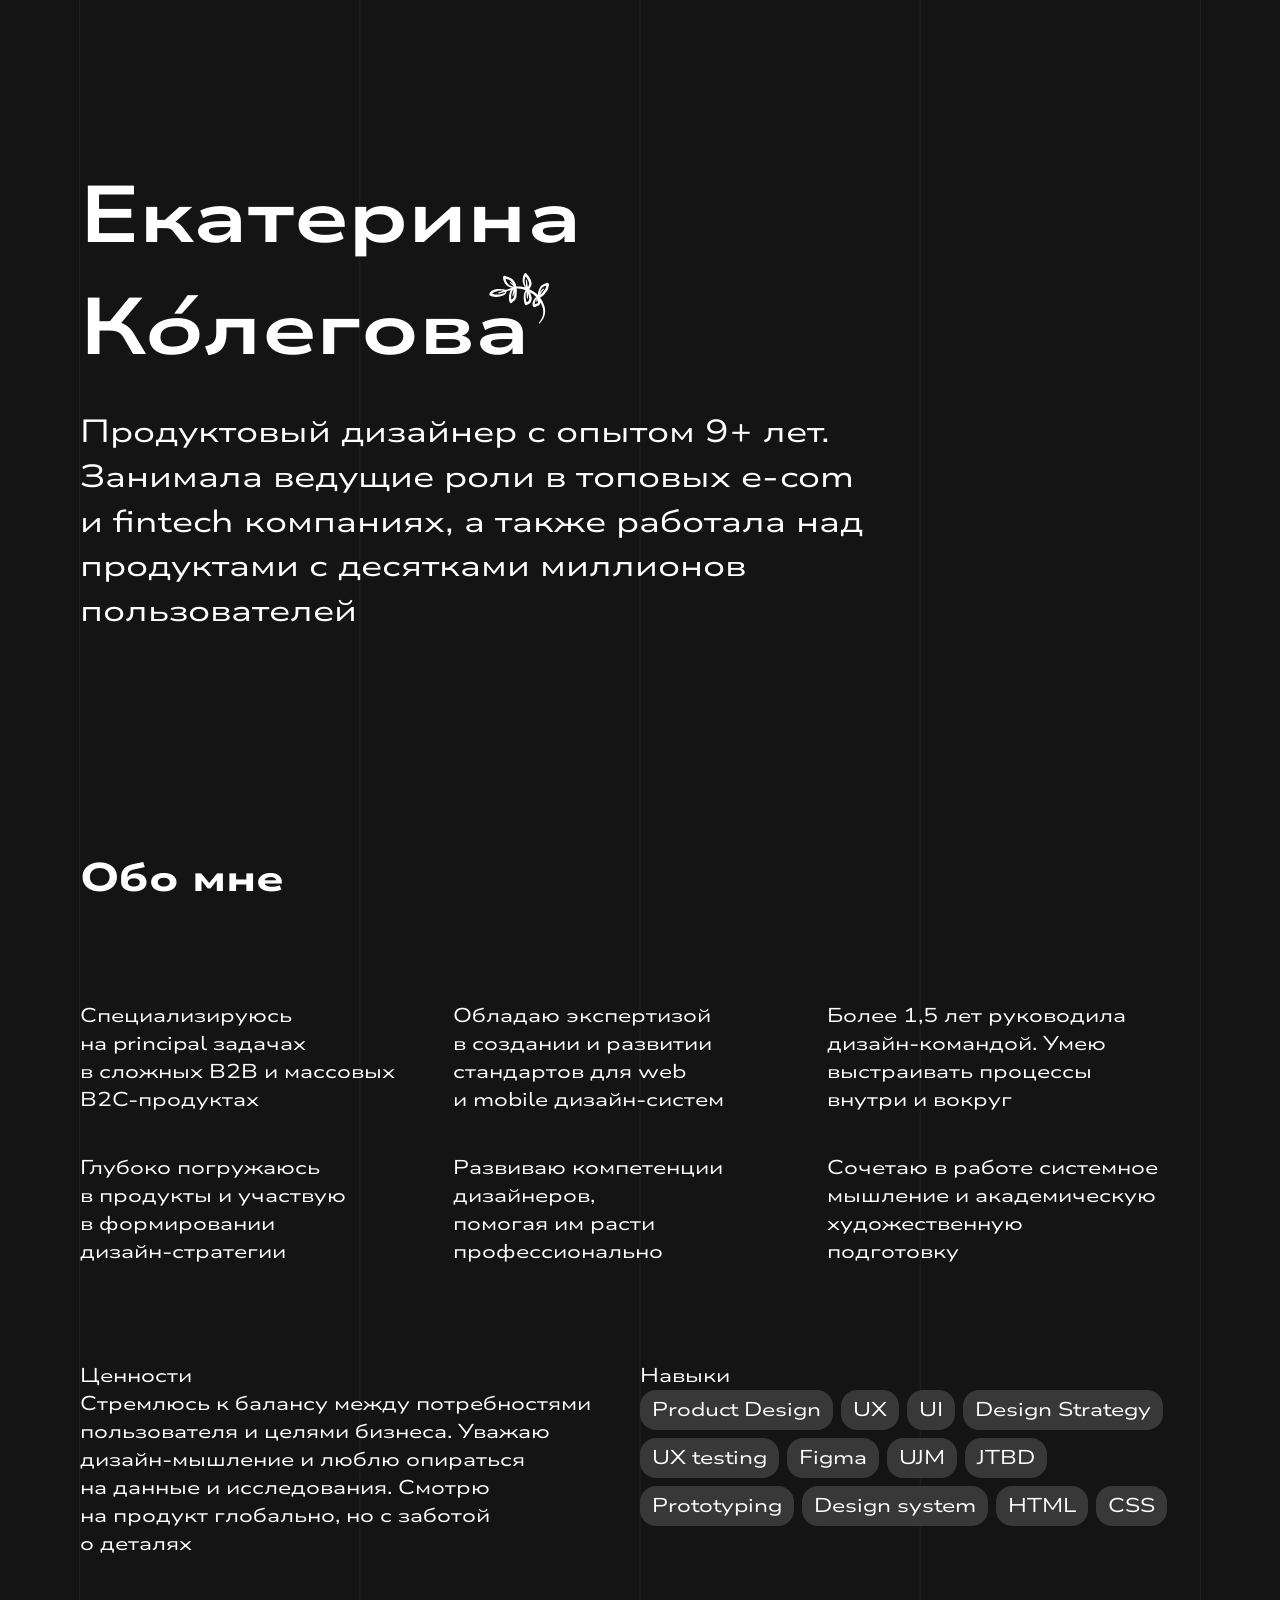
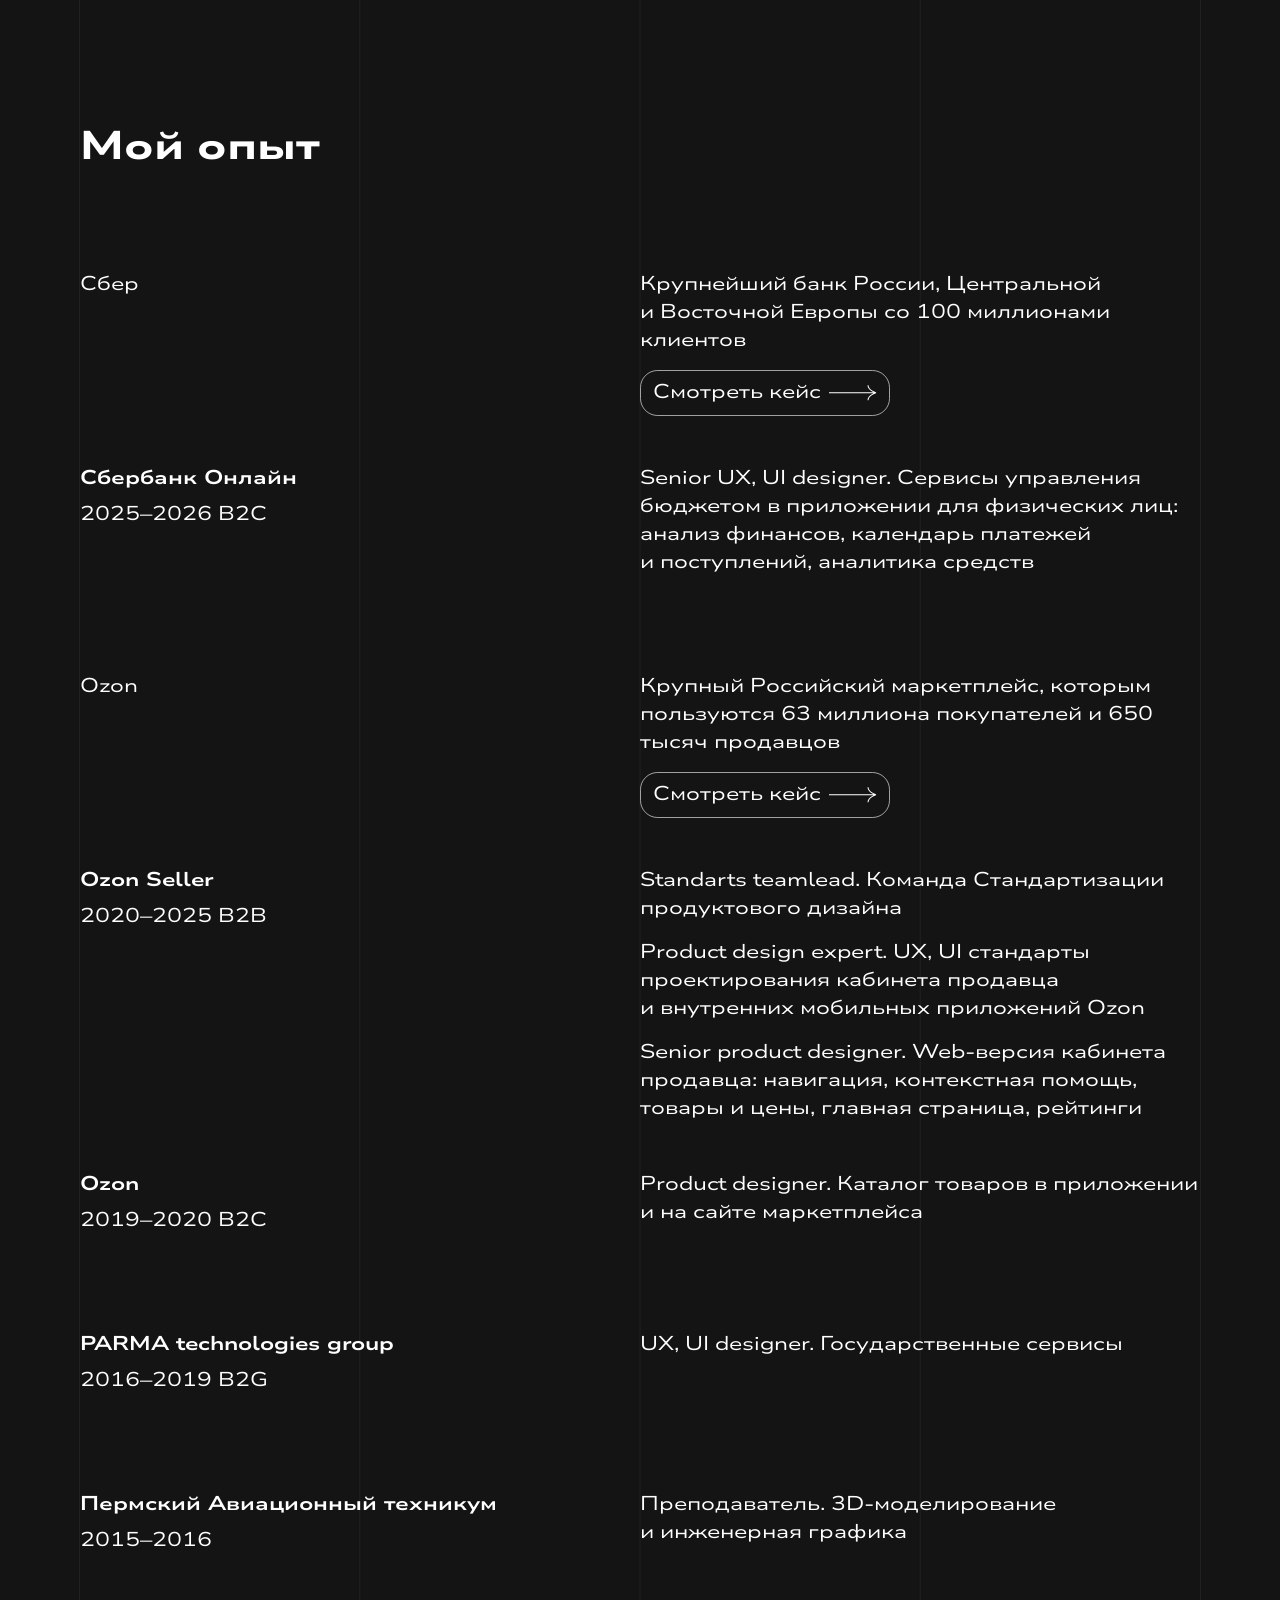
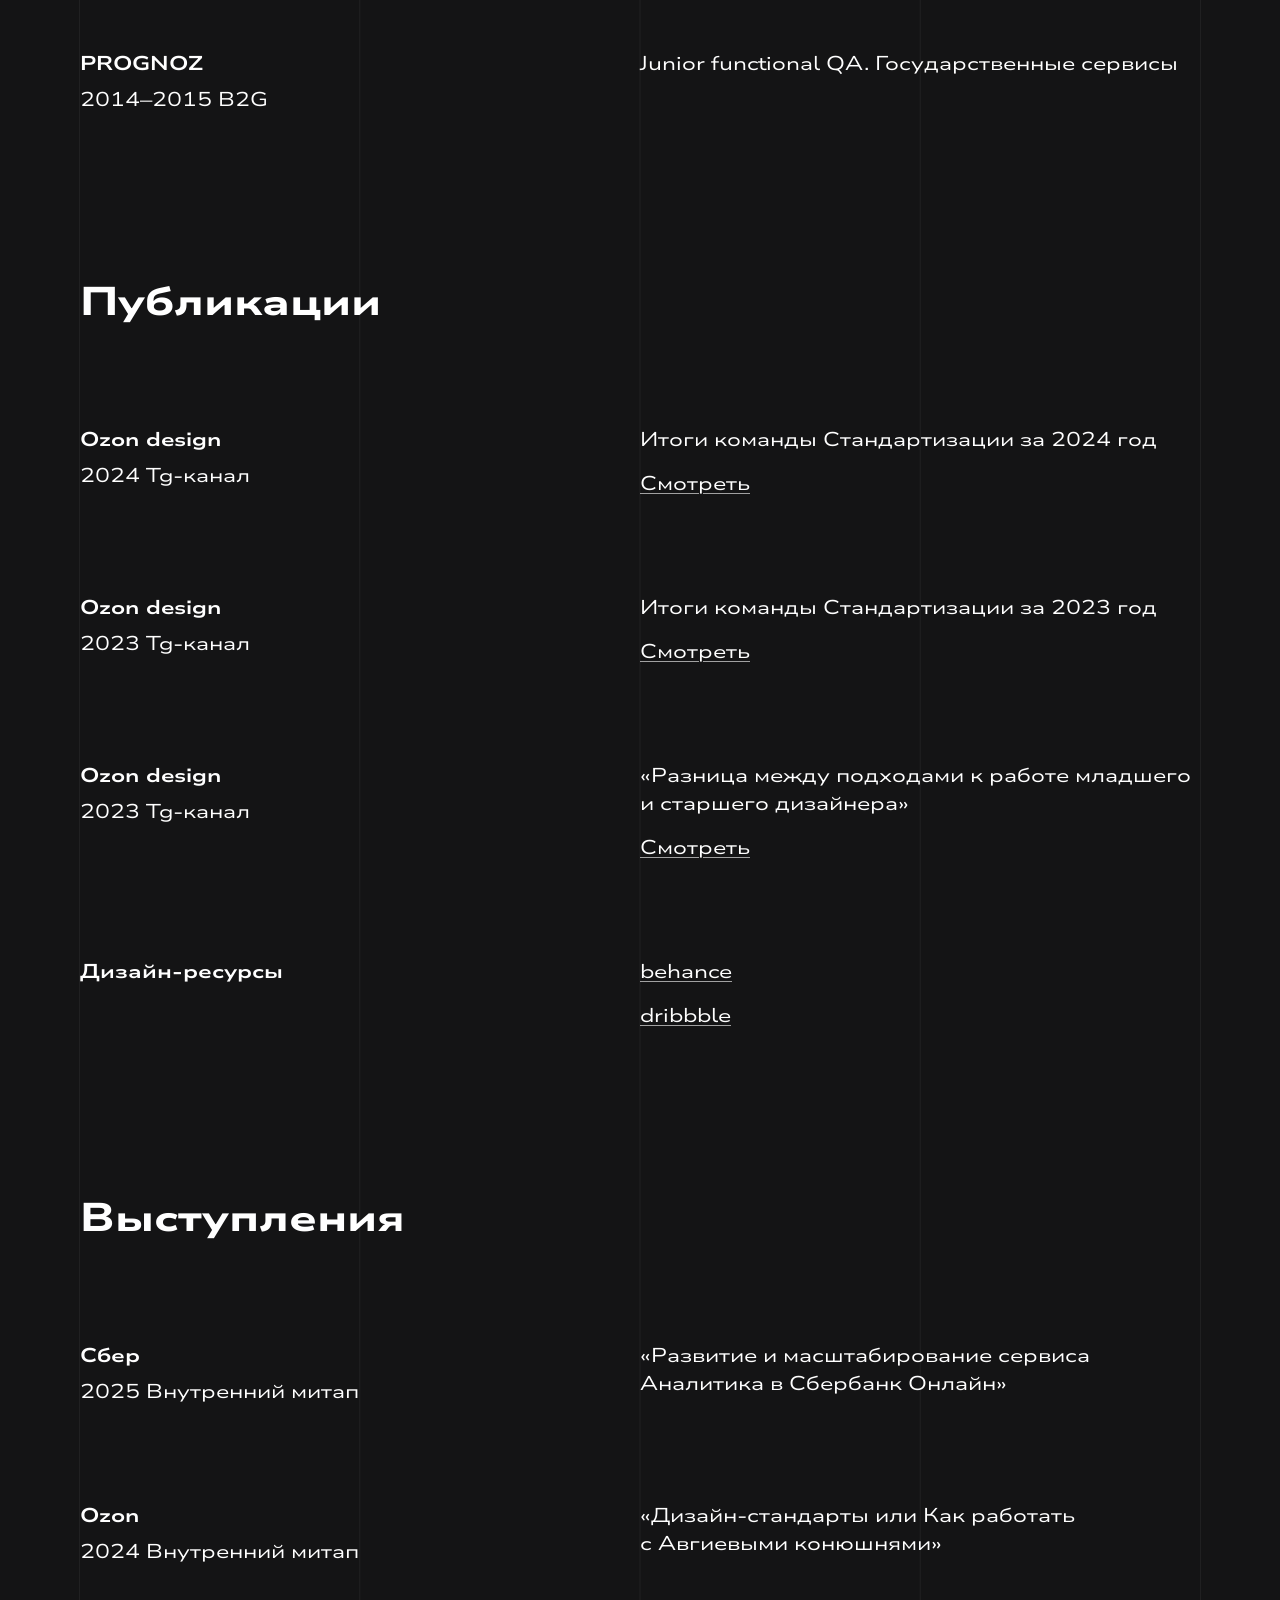
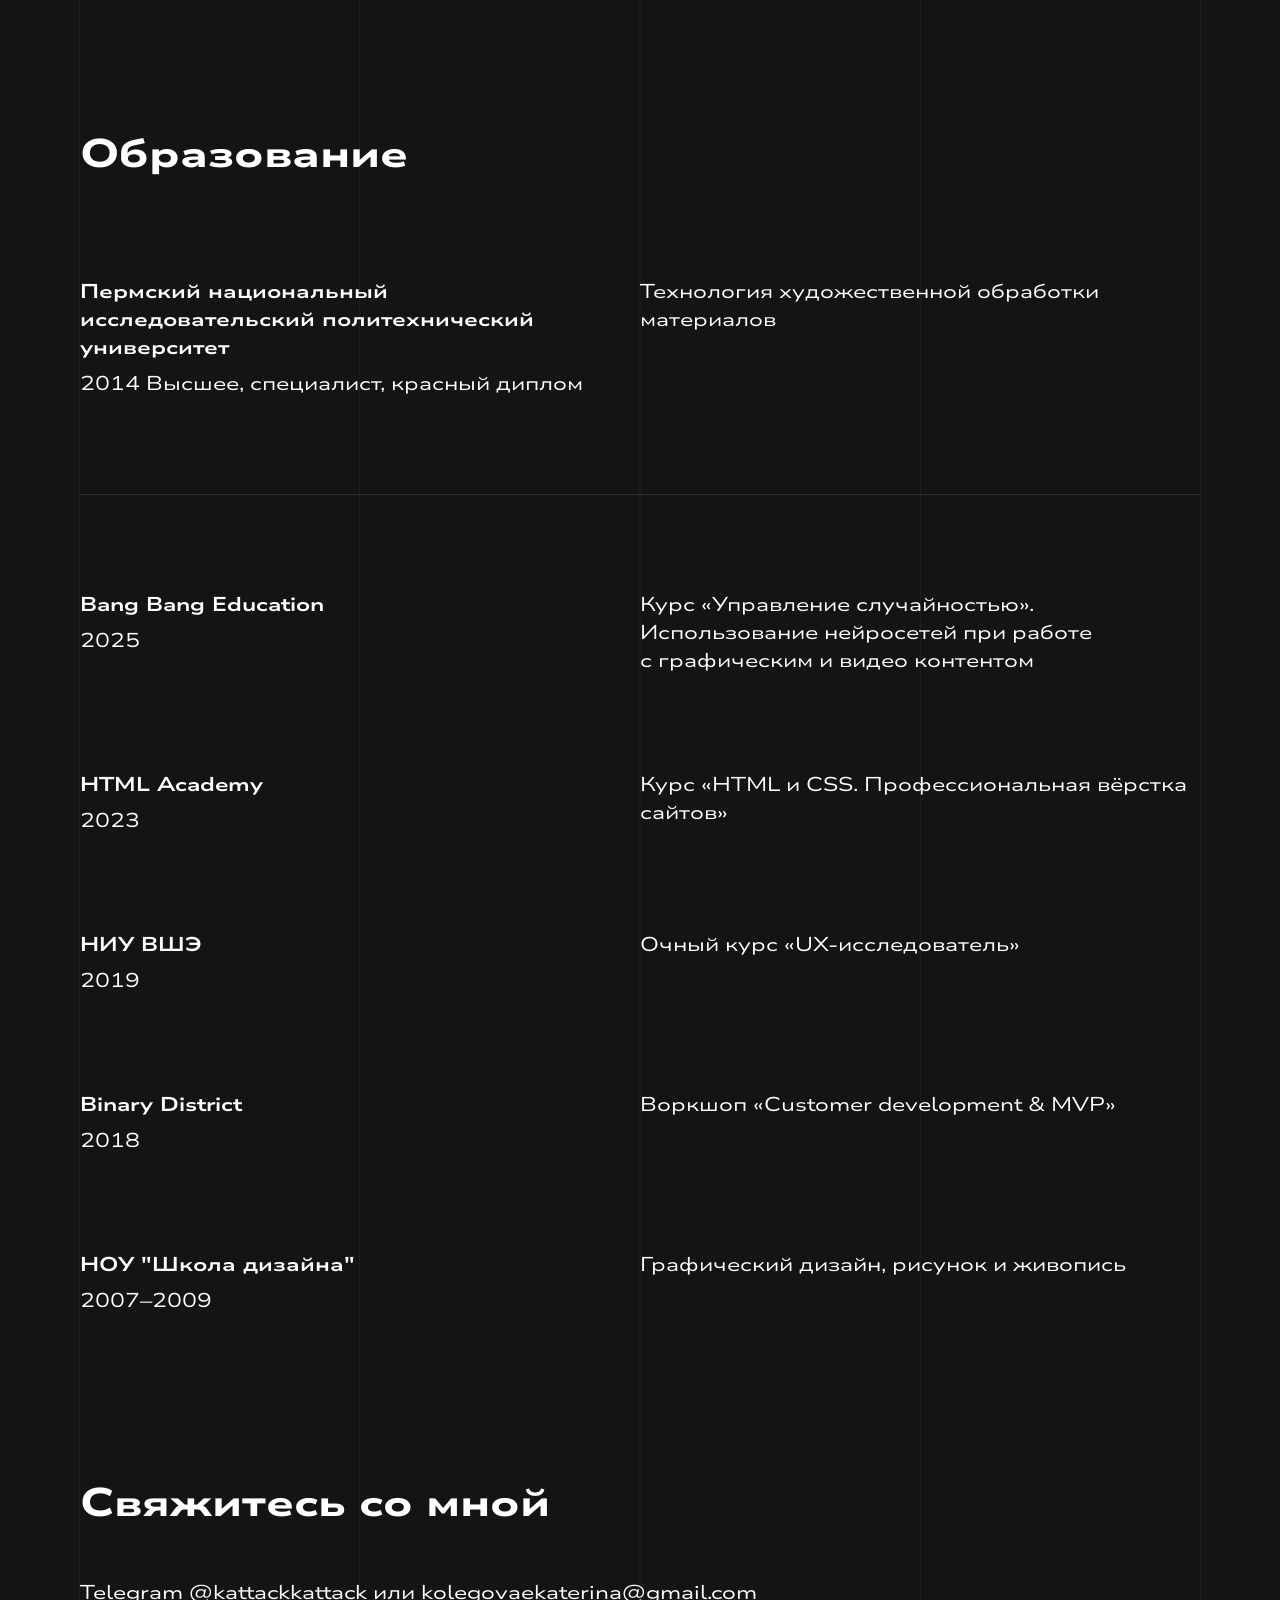
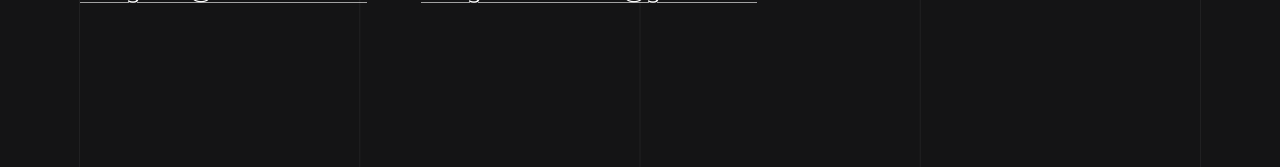
==== commit 2e1352a9: "Добавляет контент страницы Ozon-seller-layout" ====
--- a/index.html
+++ b/index.html
@@ -179,8 +179,7 @@
               </li>
               <li>
                 <p class="text-secondary-style">Крупный Российский маркетплейс, которым пользуются 63&nbsp;миллиона покупателей и&nbsp;650 тысяч продавцов</p>
-                <!--
-                <a href="">
+                <a class="link-primary-anchor" href="ozon-seller-layout.html">
                   <div class="link-primary">
                     <p>Смотреть кейс</p>
                     <svg class="icon" width="3rem" height="1rem">
@@ -188,7 +187,6 @@
                     </svg>
                   </div>
                 </a>
-                -->
               </li>
             </ul>
             <ul class="table-row">
--- a/styles.css
+++ b/styles.css
@@ -63,12 +63,20 @@
   
     --background-primary: #141415;
     --background-tertiary:rgba(255, 255, 255, 0.05);
+    --background-tertiary:rgba(56, 56, 56, 1);
+    --background-inverse-primary: rgba(255, 255, 255, 1);
+    --background-tab: rgba(32, 32, 32, 1);
      
 
     /* text */
   
     --text-primary:#ffffff;
     --text-secondary:rgba(255, 255, 255, 0.5);
+
+    /* text-inverse */
+    
+    --text-primary-inverse: rgba(0, 0, 0, 0.8);
+    --text-secondary-inverse: rgba(0, 0, 0, 0.5);
   
 
     /* icon */
@@ -78,11 +86,14 @@
 
     /* border */
     
-    --border-primary: rgba(255, 255, 255, 0.5);
+    --border-primary: rgba(255, 255, 255, 0.6);
     --border-tertiary: rgba(255, 255, 255, 0.1);
     --border-stripes: rgba(255, 255, 255, 0.05);
 
-    /* shadow */
+    /* ozon-seller-concept */
+
+    --seller-example-background-dark: rgba(56, 56, 56, 1);
+    --seller-example-background-light: rgba(232, 234, 237, 1);
 
 }
 
@@ -150,7 +161,21 @@
     letter-spacing: 1%;
 }
 
-.text-secondary-style {
+p {
+    margin: 0;
+    font-family: "Nunito Sans", sans-serif;
+    font-optical-sizing: auto;
+    font-weight: 400;
+    font-style: normal;
+    font-variation-settings:
+        "wdth" 400,
+        "YTLC" 0;
+    font-size: 1.25rem;
+    line-height: 1.75rem; /* 140% */
+    letter-spacing: 1%;
+}
+
+.text-secondary {
     margin: 0;
     font-family: "Nunito Sans", sans-serif;
     font-optical-sizing: auto;
@@ -165,7 +190,7 @@
     color: var(--text-secondary);
 }
 
-p {
+.text-primary-inverse {
     margin: 0;
     font-family: "Nunito Sans", sans-serif;
     font-optical-sizing: auto;
@@ -175,9 +200,41 @@
         "wdth" 400,
         "YTLC" 0;
     font-size: 1.25rem;
-    line-height: 1.75rem; /* 140% */
+    line-height: 140%; /* 140% */
     letter-spacing: 1%;
-}
+    color: var(--text-primary-inverse);
+}
+
+.text-secondary-inverse {
+    margin: 0;
+    font-family: "Nunito Sans", sans-serif;
+    font-optical-sizing: auto;
+    font-weight: 400;
+    font-style: normal;
+    font-variation-settings:
+        "wdth" 400,
+        "YTLC" 0;
+    font-size: 1.25rem;
+    line-height: 140%; /* 140% */
+    letter-spacing: 1%;
+    color: var(--text-secondary-inverse);
+}
+
+.text-caption-inverse {
+    margin: 0;
+    font-family: "Nunito Sans", sans-serif;
+    font-optical-sizing: auto;
+    font-weight: 400;
+    font-style: normal;
+    font-variation-settings:
+        "wdth" 400,
+        "YTLC" 0;
+    font-size: 1rem;
+    line-height: 140%; /* 140% */
+    letter-spacing: 1%;
+    color: var(--text-secondary-inverse);
+}
+
 
 .h1-special {
     margin: 0;
@@ -361,6 +418,7 @@
     gap: 26px;
     margin-bottom: 13.5rem;
     padding-top: 10rem;
+    transition-duration: 0;
 }
 
 .page-hero {
@@ -409,8 +467,111 @@
 }
 
 
+/* табы */
+
+.tab-btn {
+    display: flex;
+    align-items: center;
+    justify-content: center;
+    width: 4rem;
+    height: 4rem;
+    padding: 0;
+    background-color: var(--background-tab);
+    border: none;
+    border-radius: 1.25rem;
+}
+
+.tab-btn.active {
+    display: flex;
+    align-items: center;
+    justify-content: center;
+    width: 4rem;
+    height: 4rem;
+    padding: 0;
+    background-color: var(--background-tab);
+    border: solid 1px var(--border-primary);
+    border-radius: 1.25rem;
+}
+
+.tab-btn svg {
+    opacity: 0.6;
+}
+
+.tab-btn.active svg {
+    opacity: 1;
+}
+
+.tab-btn:hover {
+    opacity: 0.8;
+    cursor: pointer;
+}
+
+.tab-buttons {
+    display: flex;
+    flex-direction: row;
+    gap: 0.5rem;
+}
+
+
+/* галерея */
+
+.carousel {
+    display: flex;
+    flex-direction: column;
+    gap: 2.5rem;
+}
+
+.tab-content {
+  display: none;
+}
+
+.tab-content.active {
+  display: block;
+}
+
+.carousel.seller-layout {
+    margin-top: 6rem;
+}
+
+
+/* галерея в seller-layout */
+
+.carousel-example.dark {
+    background-color: var(--seller-example-background-dark);
+    display: flex;
+    flex-direction: column;
+    align-items: center;
+    gap: 5rem;
+    padding: 2.25rem 2.25rem 5rem 2.25rem;
+    border-radius: 3rem;
+}
+
+.carousel-example.light {
+    background-color: var(--seller-example-background-light);
+    display: flex;
+    flex-direction: column;
+    align-items: center;
+    gap: 5rem;
+    padding: 2.25rem 2.25rem 5rem 2.25rem;
+    border-radius: 3rem;
+}
+
+.seller-layout-concept-text {
+    display: flex;
+    flex-direction: column;
+    gap: 1.25rem;
+}
+
+.seller-layout-concept-text p {
+    text-align: center;
+}
+
+.seller-layout-designers {
+    gap: 0;
+}
+
+
 /* описание */
-
 
 .description-container {
     display: flex;
@@ -431,7 +592,6 @@
     padding: 0;
     list-style-type: none;
 }
-
 
 
 /* index - сетка навыков */
@@ -458,11 +618,11 @@
     flex-direction: row;
 }
 
-.principles .text-secondary-style {
+.principles .text-secondary {
     margin-bottom: 1.5rem;
 }
 
-.skills .text-secondary-style {
+.skills .text-secondary {
     margin-bottom: 1.188rem;
 }
     
@@ -528,6 +688,36 @@
 }
 
 
+
+/* изображения с примерами */
+
+.case-example {
+    background-color: var(--background-inverse-primary);
+    display: flex;
+    flex-direction: column;
+    align-items: center;
+    gap: 1.75rem;
+    padding: 2.25rem 2.25rem 1.75rem 2.25rem;
+    border-radius: 3rem;
+}
+
+.example-images {
+    display: flex;
+    flex-direction: row;
+    flex-wrap: wrap;
+    gap: 1.5rem;
+}
+
+.example-images img {
+    flex: 1 0 16.25rem;
+    min-width: 16.25rem;
+    width: 100%;
+    height: auto;
+    object-fit: contain;
+}
+
+
+
 /* блок с описанием */
 
 .description-container-secondary {
@@ -535,6 +725,7 @@
     flex-direction: column;
     gap: 1.5rem;
 }
+
 
 
 /* таблица */
@@ -559,7 +750,6 @@
     flex-direction: row;
     margin: 0;
     padding: 0;
-
 }
 
 .table-row li {
@@ -577,7 +767,7 @@
 }
 
 .table-row .table-cell-list {
-    gap: 1.5rem;
+    gap: 1rem;
 }
 
 .table-row li:last-child {
@@ -600,8 +790,6 @@
 .table-row .text-list > li::marker {
     content: "●  ";
 }
-
-
 
 .table-hidden {
     position: absolute;
@@ -613,13 +801,11 @@
 
 
 
-
 /* таблица в описании */
 
 .description-container + .table-primary {
     margin-top: 6rem;
 }
-
 
 
 
@@ -832,6 +1018,28 @@
 
 
 
+    /* изображение с примерами */
+
+    .case-example {
+    gap: 1.75rem;
+    padding: 2.25rem 2.25rem 1.75rem 2.25rem;
+    border-radius: 1.5rem;
+    }
+
+
+    /* галерея в seller-layout */
+
+    .carousel-example.dark {
+    gap: 3rem;
+    padding: 1.25rem 1.25rem 3rem 1.25rem;
+    border-radius: 1.5rem;
+    }
+
+    .carousel-example.light {
+    gap: 3rem;
+    padding: 1.25rem 1.25rem 3rem 1.25rem;
+    border-radius: 1.5rem;
+    }
 
     
     /* таблица */
@@ -874,6 +1082,9 @@
     clip: rect(0 0 0 0);
 }
 
+.table-header-text {
+    padding-bottom: 0.5rem;
+}
 
 .table-hidden {
     position:relative;
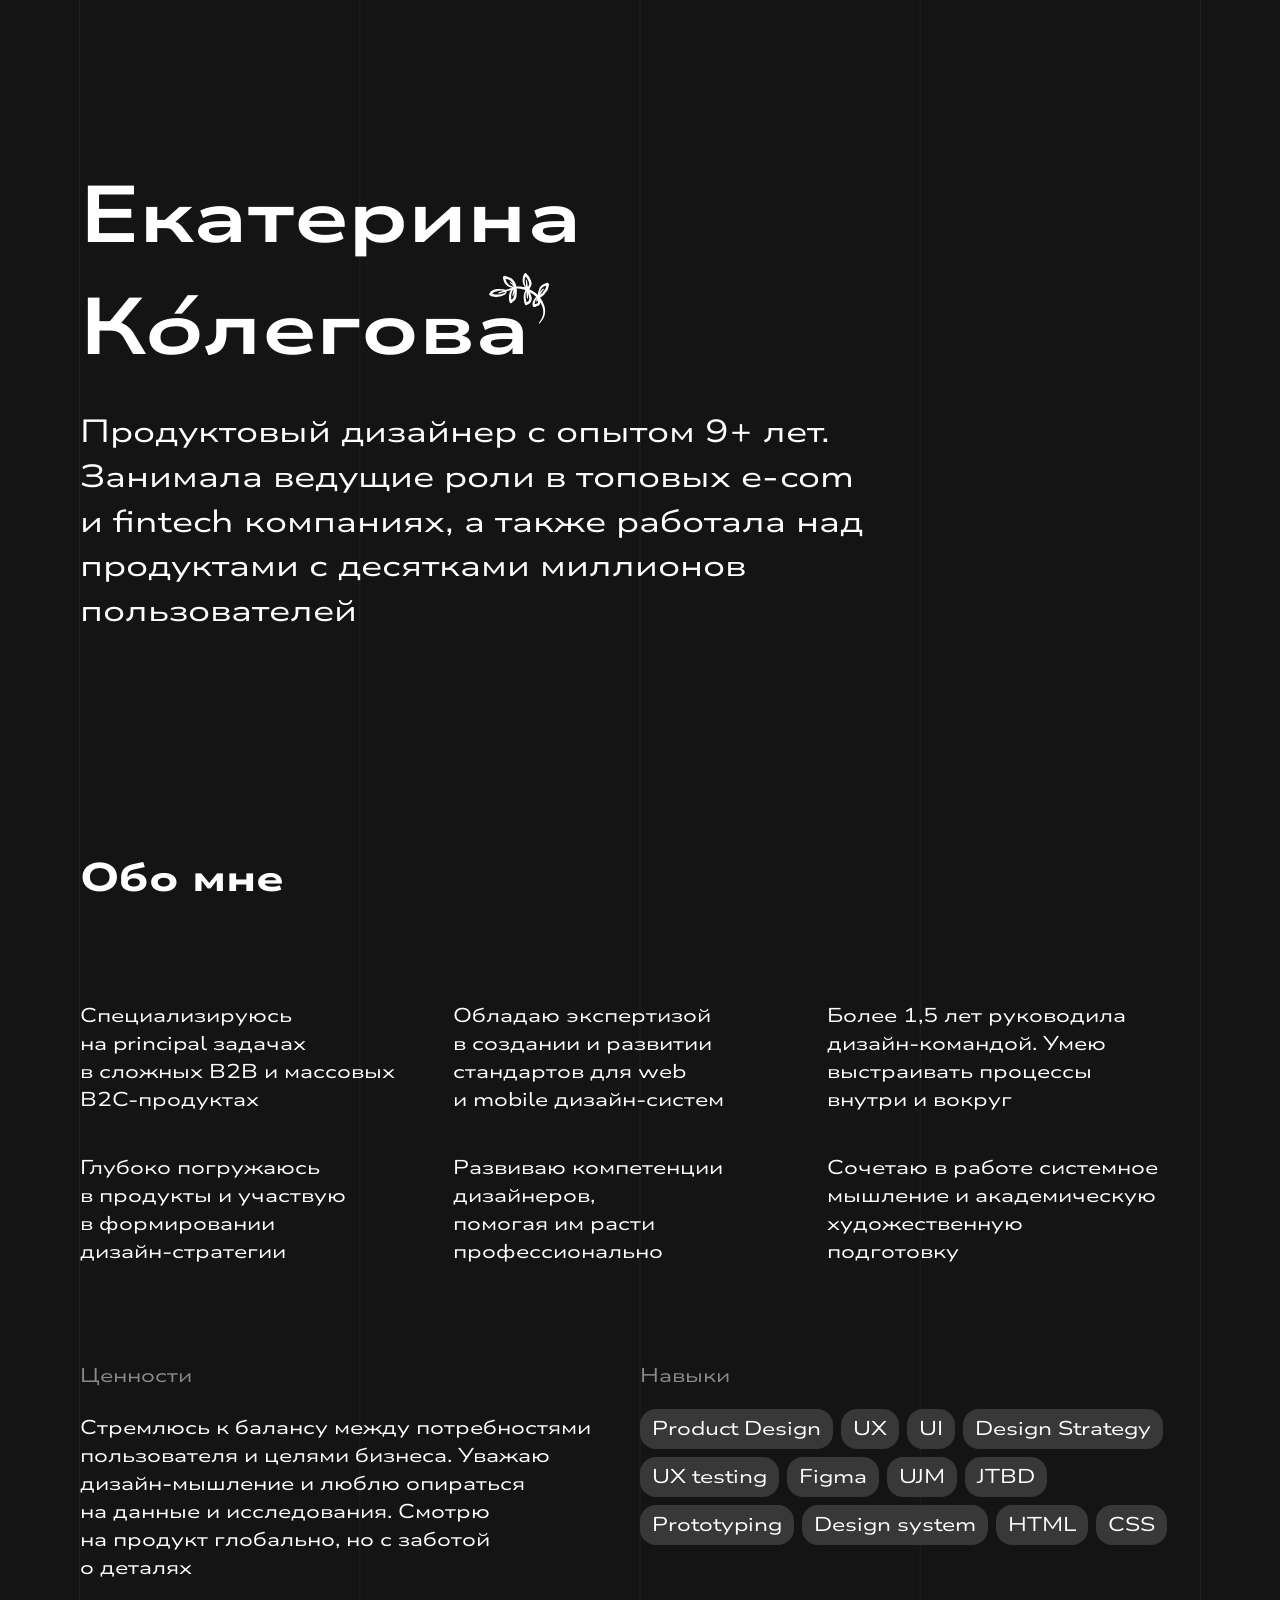
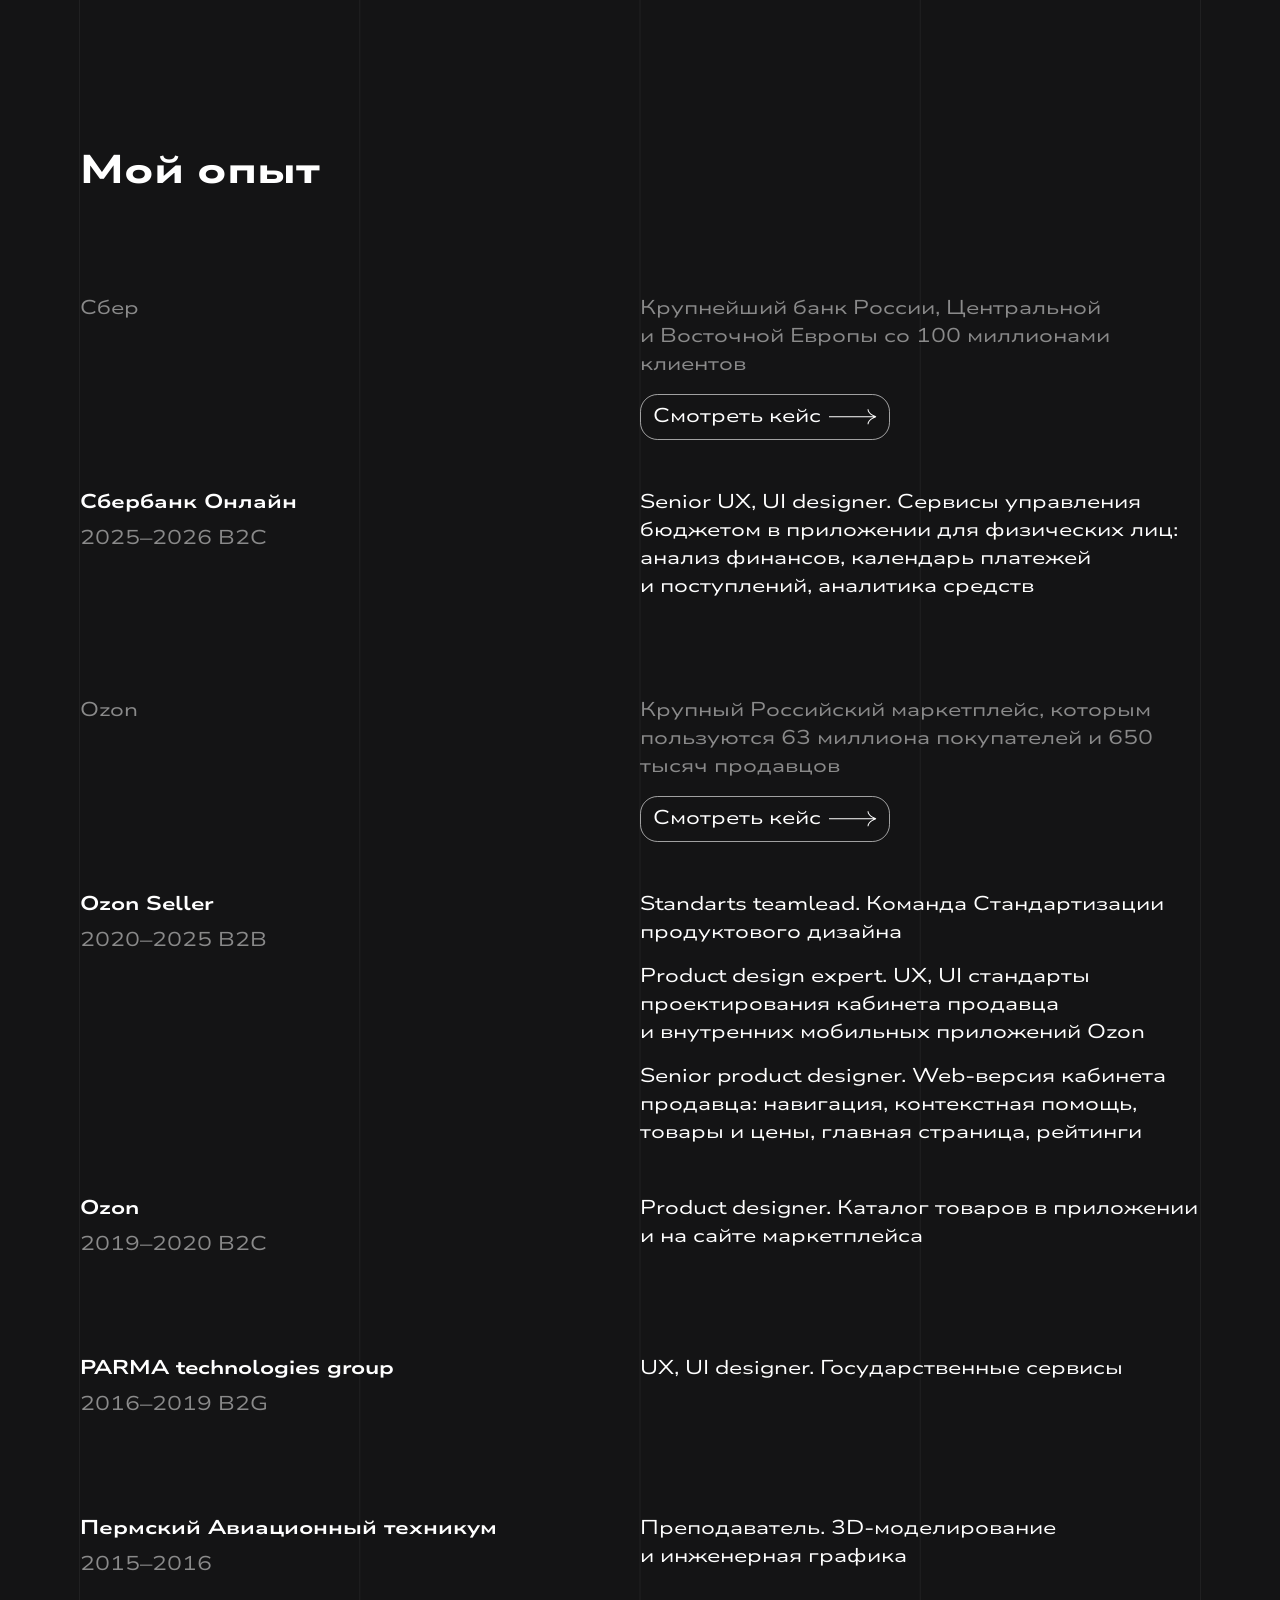
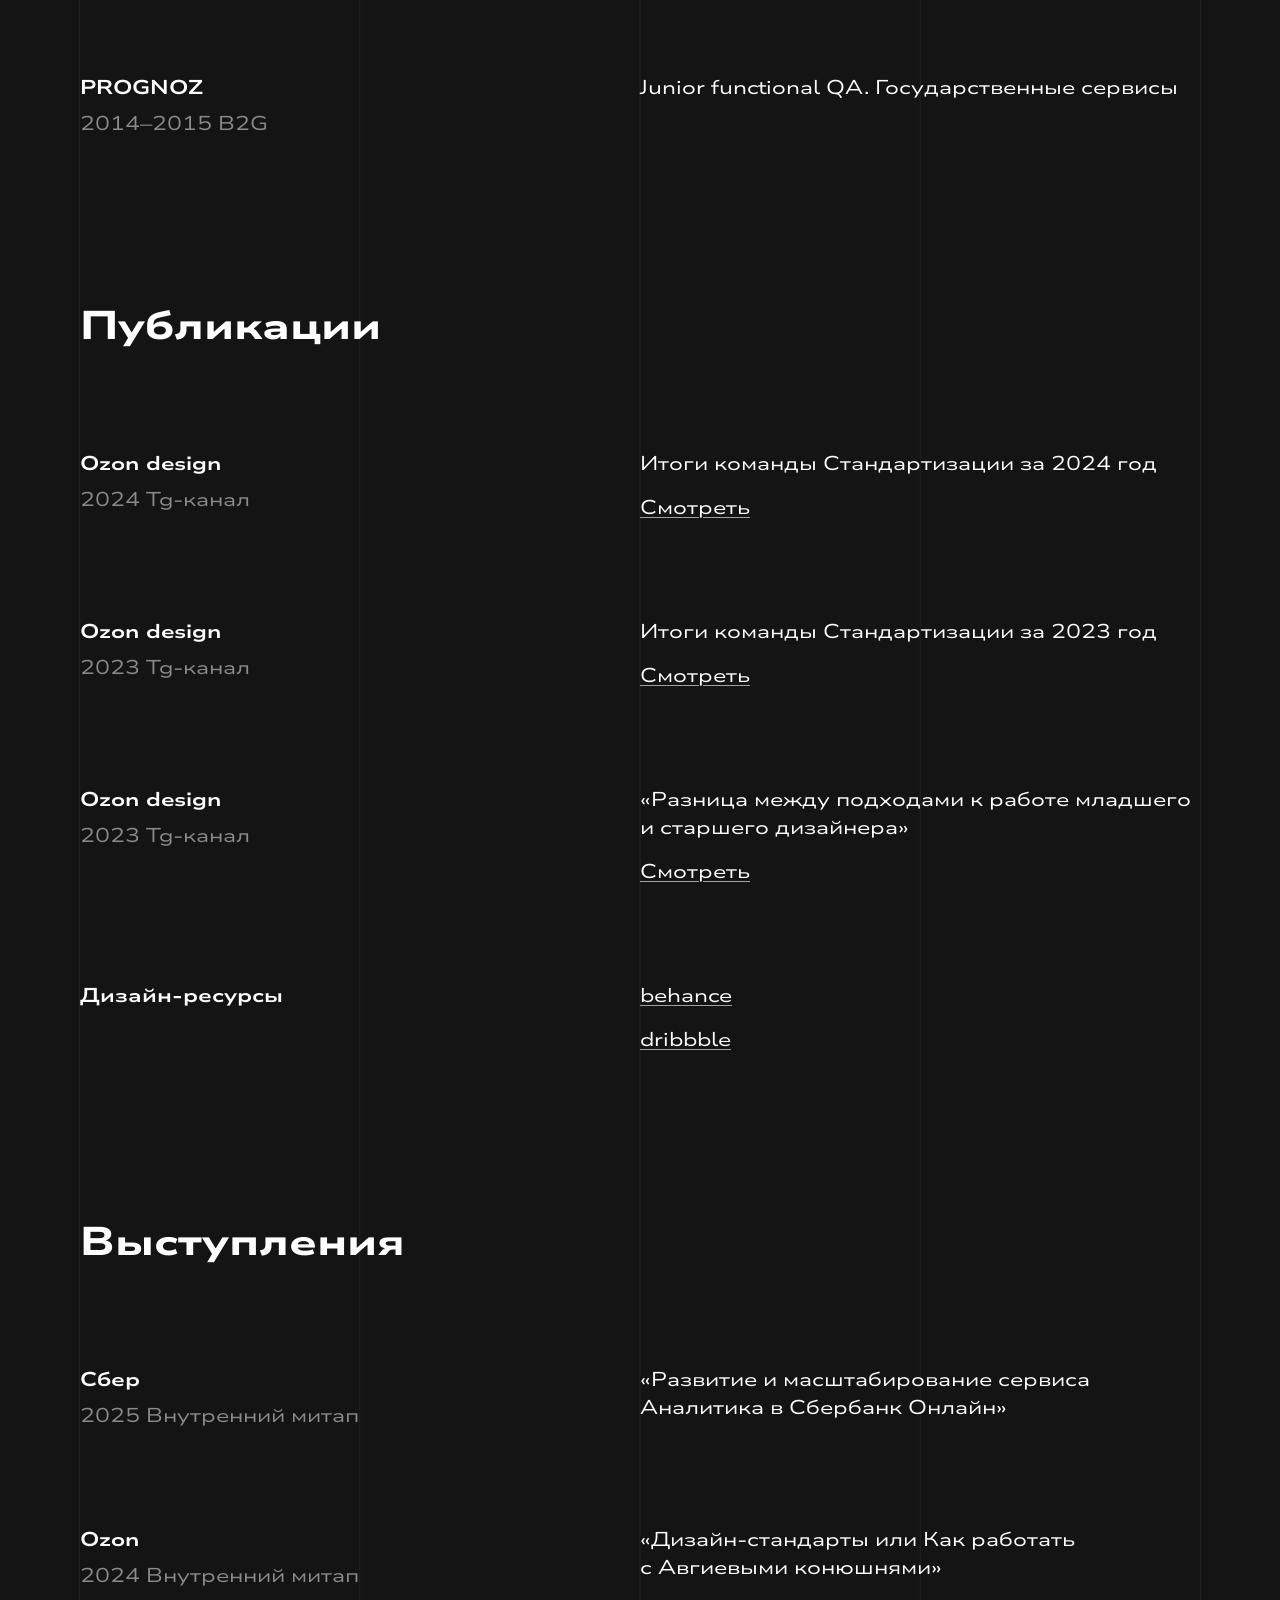
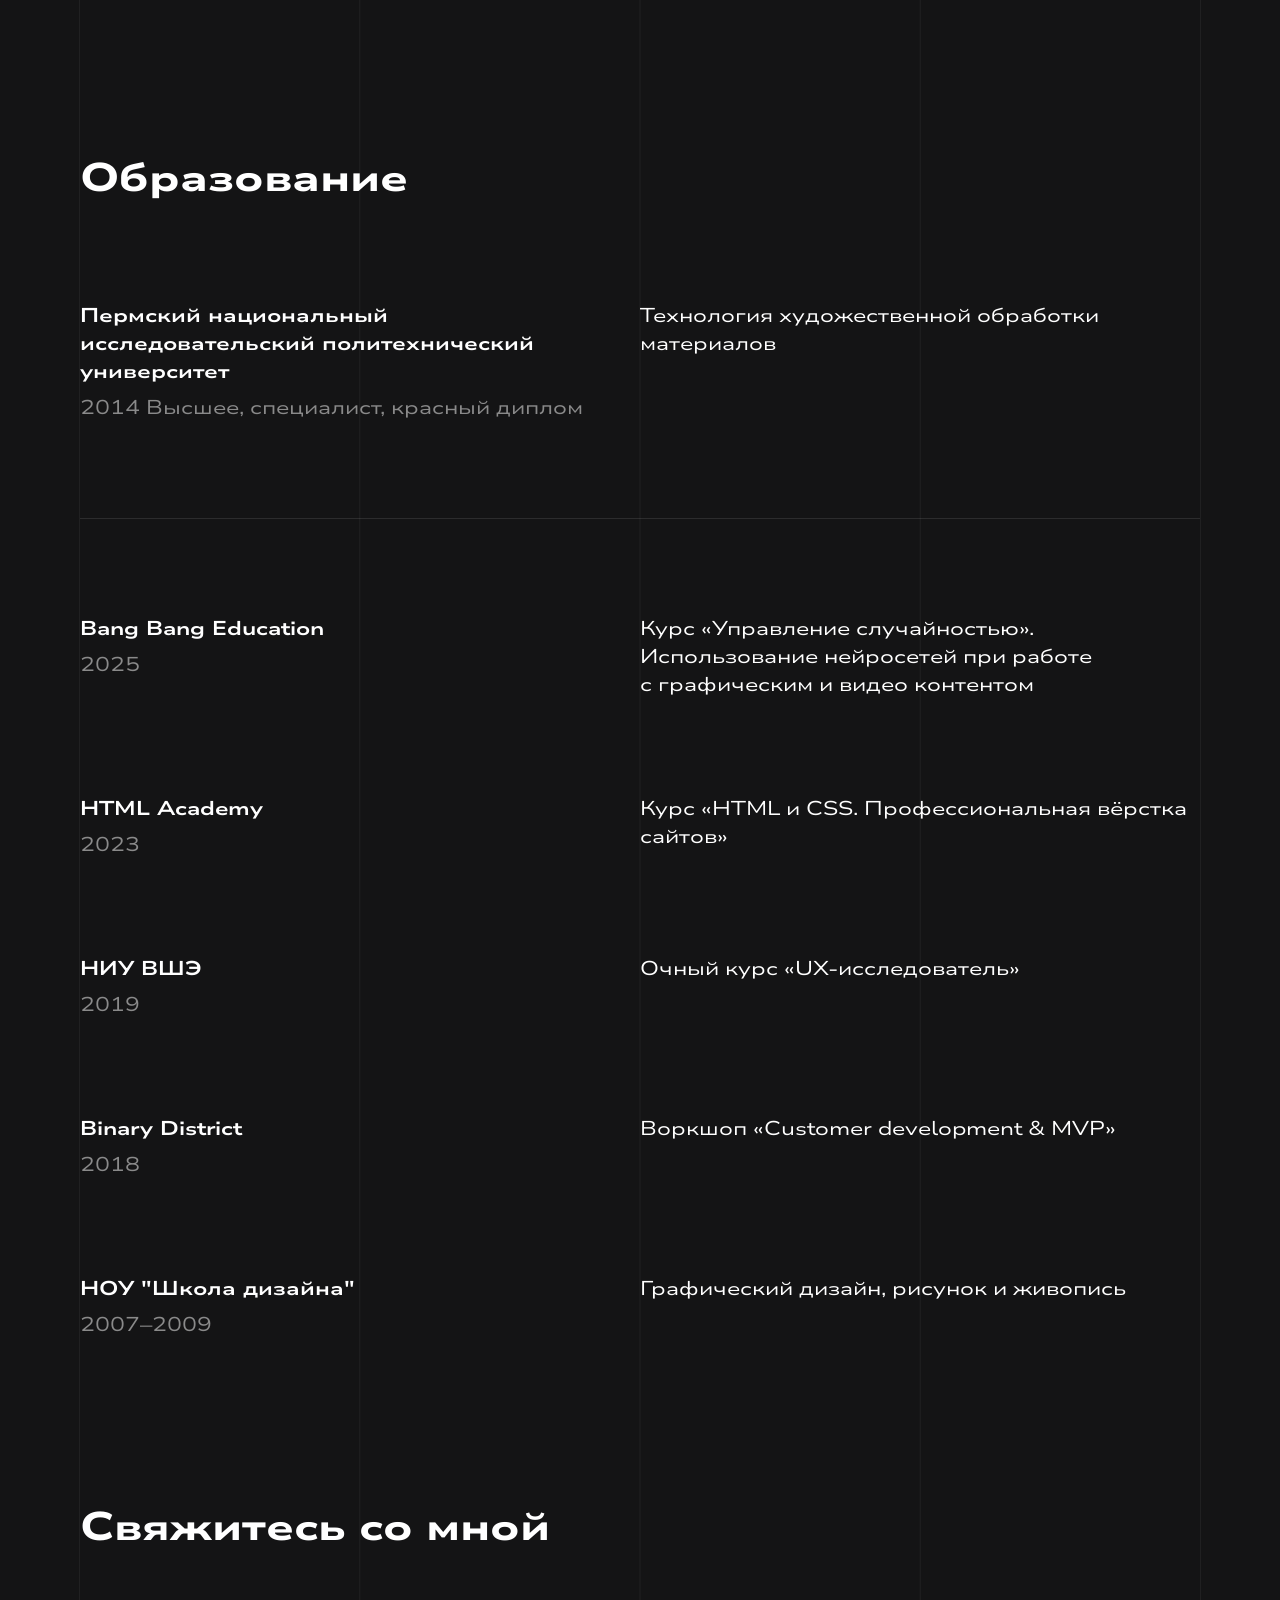
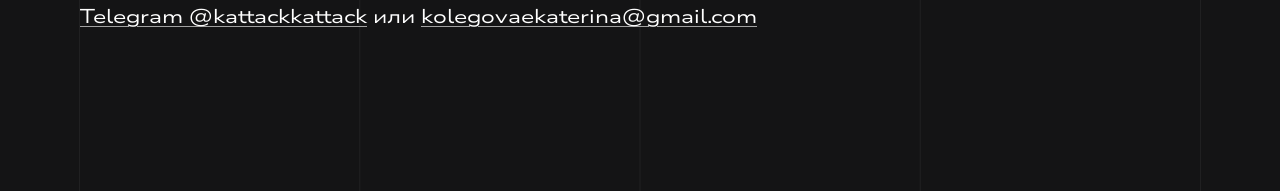
==== commit 63647cda: "Исправляет стиль второстепенного текста" ====
--- a/index.html
+++ b/index.html
@@ -63,13 +63,13 @@
           
           <!--ценности-->
           <div class="principles">
-            <p class="text-secondary-style">Ценности</p>
+            <p class="text-secondary">Ценности</p>
             <p>Стремлюсь к&nbsp;балансу между потребностями пользователя и&nbsp;целями бизнеса. Уважаю дизайн-мышление и&nbsp;люблю опираться на&nbsp;данные и&nbsp;исследования. Смотрю на&nbsp;продукт глобально, но&nbsp;с&nbsp;заботой о&nbsp;деталях</p>
           </div>
 
           <!--навыки-->
           <div class="skills">
-            <p class="text-secondary-style">Навыки</p>
+            <p class="text-secondary">Навыки</p>
             <!--облако тегов-->
             <ul class="skills-cloud">
                 <li>
@@ -148,10 +148,10 @@
           <li class="table-section">
             <ul class="table-row">
               <li>
-                <p class="text-secondary-style">Сбер</p>
-              </li>
-              <li>
-                <p class="text-secondary-style">Крупнейший банк России, Центральной и&nbsp;Восточной Европы со&nbsp;100 миллионами клиентов</p>
+                <p class="text-secondary">Сбер</p>
+              </li>
+              <li>
+                <p class="text-secondary">Крупнейший банк России, Центральной и&nbsp;Восточной Европы со&nbsp;100 миллионами клиентов</p>
                 <a class="link-primary-anchor" href="cost-analysis.html">
                   <div class="link-primary">
                     <p>Смотреть кейс</p>
@@ -165,7 +165,7 @@
             <ul class="table-row">
               <li>
                 <h4>Сбербанк Онлайн</h4>
-                <p class="text-secondary-style">2025–2026  B2C</p>
+                <p class="text-secondary">2025–2026  B2C</p>
               </li>
               <li>
                 <p>Senior UX, UI designer. Сервисы управления бюджетом в&nbsp;приложении для физических лиц: анализ финансов, календарь платежей и&nbsp;поступлений, аналитика средств</p>
@@ -175,10 +175,10 @@
           <li class="table-section">
             <ul class="table-row">
               <li>
-                <p class="text-secondary-style">Ozon</p>
-              </li>
-              <li>
-                <p class="text-secondary-style">Крупный Российский маркетплейс, которым пользуются 63&nbsp;миллиона покупателей и&nbsp;650 тысяч продавцов</p>
+                <p class="text-secondary">Ozon</p>
+              </li>
+              <li>
+                <p class="text-secondary">Крупный Российский маркетплейс, которым пользуются 63&nbsp;миллиона покупателей и&nbsp;650 тысяч продавцов</p>
                 <a class="link-primary-anchor" href="ozon-seller-layout.html">
                   <div class="link-primary">
                     <p>Смотреть кейс</p>
@@ -192,7 +192,7 @@
             <ul class="table-row">
               <li>
                 <h4>Ozon Seller</h4>
-                <p class="text-secondary-style">2020–2025  B2B</p>
+                <p class="text-secondary">2020–2025  B2B</p>
               </li>
               <li class="table-cell-list">
                 <p>Standarts teamlead. Команда Стандартизации продуктового дизайна</p>
@@ -203,7 +203,7 @@
             <ul class="table-row">
               <li>
                 <h4>Ozon</h4>
-                <p class="text-secondary-style">2019–2020  B2C</p>
+                <p class="text-secondary">2019–2020  B2C</p>
               </li>
               <li class="table-cell-list">
                 <p>Product designer. Каталог товаров в&nbsp;приложении и&nbsp;на&nbsp;сайте маркетплейса</p>
@@ -215,7 +215,7 @@
             <ul class="table-row">
               <li>
                 <h4>PARMA technologies group</h4>
-                <p class="text-secondary-style">2016–2019  B2G</p>
+                <p class="text-secondary">2016–2019  B2G</p>
               </li>
               <li class="table-cell-list">
                 <p>UX, UI designer. Государственные сервисы</p>
@@ -226,7 +226,7 @@
             <ul class="table-row">
               <li>
                 <h4>Пермский Авиационный техникум</h4>
-                <p class="text-secondary-style">2015–2016</p>
+                <p class="text-secondary">2015–2016</p>
               </li>
               <li class="table-cell-list">
                 <p>Преподаватель. 3D-моделирование и&nbsp;инженерная графика</p>
@@ -237,7 +237,7 @@
             <ul class="table-row">
               <li>
                 <h4>PROGNOZ</h4>
-                <p class="text-secondary-style">2014–2015  B2G</p>
+                <p class="text-secondary">2014–2015  B2G</p>
               </li>
               <li class="table-cell-list">
                 <p>Junior functional QA. Государственные сервисы</p>
@@ -258,7 +258,7 @@
             <ul class="table-row">
               <li>
                 <h4>Ozon design</h4>
-                <p class="text-secondary-style">2024  Tg-канал</p>
+                <p class="text-secondary">2024  Tg-канал</p>
               </li>
               <li class="table-cell-list">
                 <p>Итоги команды Стандартизации за&nbsp;2024 год</p>
@@ -270,7 +270,7 @@
             <ul class="table-row">
               <li>
                 <h4>Ozon design</h4>
-                <p class="text-secondary-style">2023  Tg-канал</p>
+                <p class="text-secondary">2023  Tg-канал</p>
               </li>
               <li class="table-cell-list">
                 <p>Итоги команды Стандартизации за&nbsp;2023 год</p>
@@ -282,7 +282,7 @@
             <ul class="table-row">
               <li>
                 <h4>Ozon design</h4>
-                <p class="text-secondary-style">2023  Tg-канал</p>
+                <p class="text-secondary">2023  Tg-канал</p>
               </li>
               <li class="table-cell-list">
                 <p>«Разница между подходами к&nbsp;работе младшего и&nbsp;старшего дизайнера»</p>
@@ -315,7 +315,7 @@
             <ul class="table-row">
               <li>
                 <h4>Сбер</h4>
-                <p class="text-secondary-style">2025  Внутренний митап</p>
+                <p class="text-secondary">2025  Внутренний митап</p>
               </li>
               <li class="table-cell-list">
                 <p>«Развитие и&nbsp;масштабирование сервиса Аналитика в&nbsp;Сбербанк Онлайн»</p>
@@ -326,7 +326,7 @@
             <ul class="table-row">
               <li>
                 <h4>Ozon</h4>
-                <p class="text-secondary-style">2024  Внутренний митап</p>
+                <p class="text-secondary">2024  Внутренний митап</p>
               </li>
               <li class="table-cell-list">
                 <p>«Дизайн-стандарты или Как работать с&nbsp;Авгиевыми конюшнями»</p>
@@ -347,7 +347,7 @@
             <ul class="table-row">
               <li>
                 <h4>Пермский национальный исследовательский политехнический университет</h4>
-                <p class="text-secondary-style">2014  Высшее, специалист, красный диплом</p>
+                <p class="text-secondary">2014  Высшее, специалист, красный диплом</p>
               </li>
               <li class="table-cell-list">
                 <p>Технология художественной обработки материалов</p>
@@ -361,7 +361,7 @@
             <ul class="table-row">
               <li>
                 <h4>Bang Bang Education</h4>
-                <p class="text-secondary-style">2025</p>
+                <p class="text-secondary">2025</p>
               </li>
               <li class="table-cell-list">
                 <p>Курс «Управление случайностью». Использование нейросетей при работе с&nbsp;графическим и&nbsp;видео контентом</p>
@@ -372,7 +372,7 @@
             <ul class="table-row">
               <li>
                 <h4>HTML Academy</h4>
-                <p class="text-secondary-style">2023</p>
+                <p class="text-secondary">2023</p>
               </li>
               <li class="table-cell-list">
                 <p>Курс «HTML и CSS. Профессиональная вёрстка сайтов»</p>
@@ -383,7 +383,7 @@
             <ul class="table-row">
               <li>
                 <h4>НИУ ВШЭ</h4>
-                <p class="text-secondary-style">2019</p>
+                <p class="text-secondary">2019</p>
               </li>
               <li class="table-cell-list">
                 <p>Очный курс «UX-исследователь»</p>
@@ -394,7 +394,7 @@
             <ul class="table-row">
               <li>
                 <h4>Binary District</h4>
-                <p class="text-secondary-style">2018</p>
+                <p class="text-secondary">2018</p>
               </li>
               <li class="table-cell-list">
                 <p>Воркшоп «Customer development &&nbsp;MVP»</p>
@@ -405,7 +405,7 @@
             <ul class="table-row">
               <li>
                 <h4>НОУ "Школа дизайна"</h4>
-                <p class="text-secondary-style">2007–2009</p>
+                <p class="text-secondary">2007–2009</p>
               </li>
               <li class="table-cell-list">
                 <p>Графический дизайн, рисунок и&nbsp;живопись</p>
